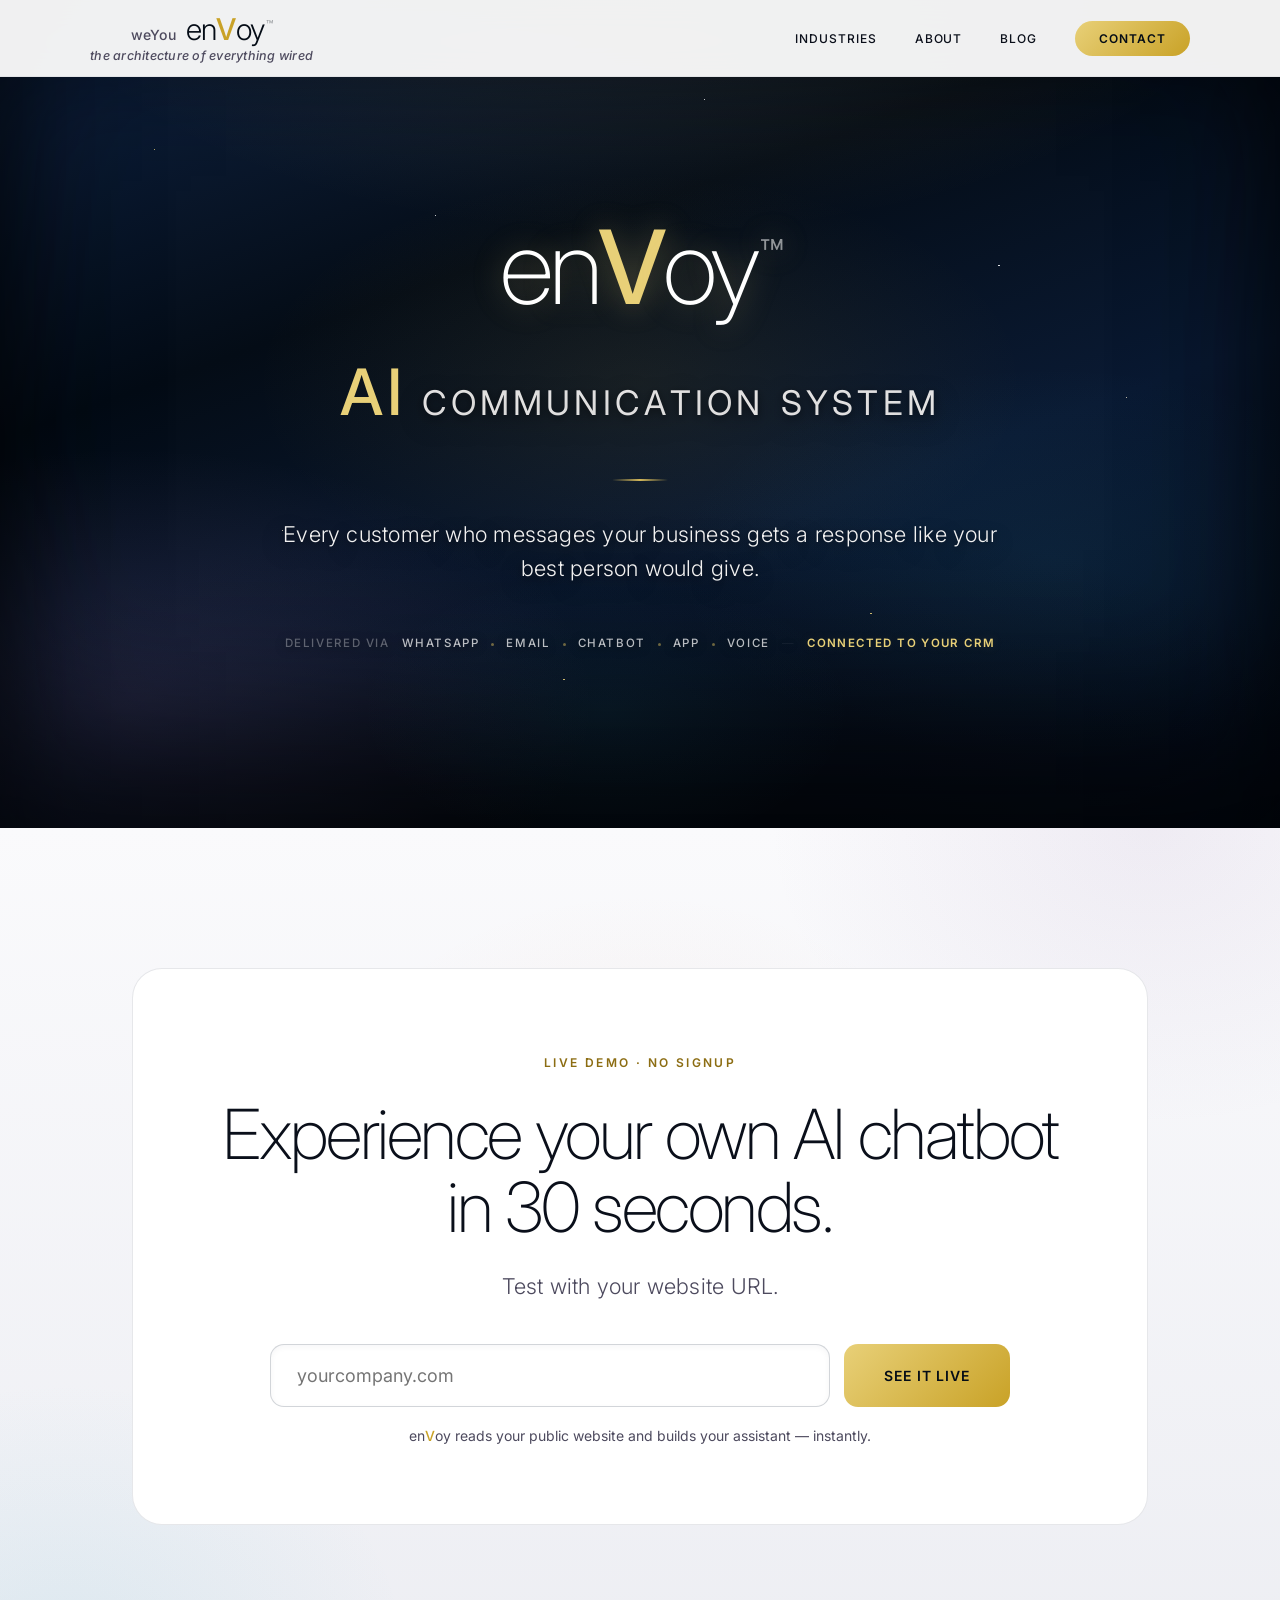
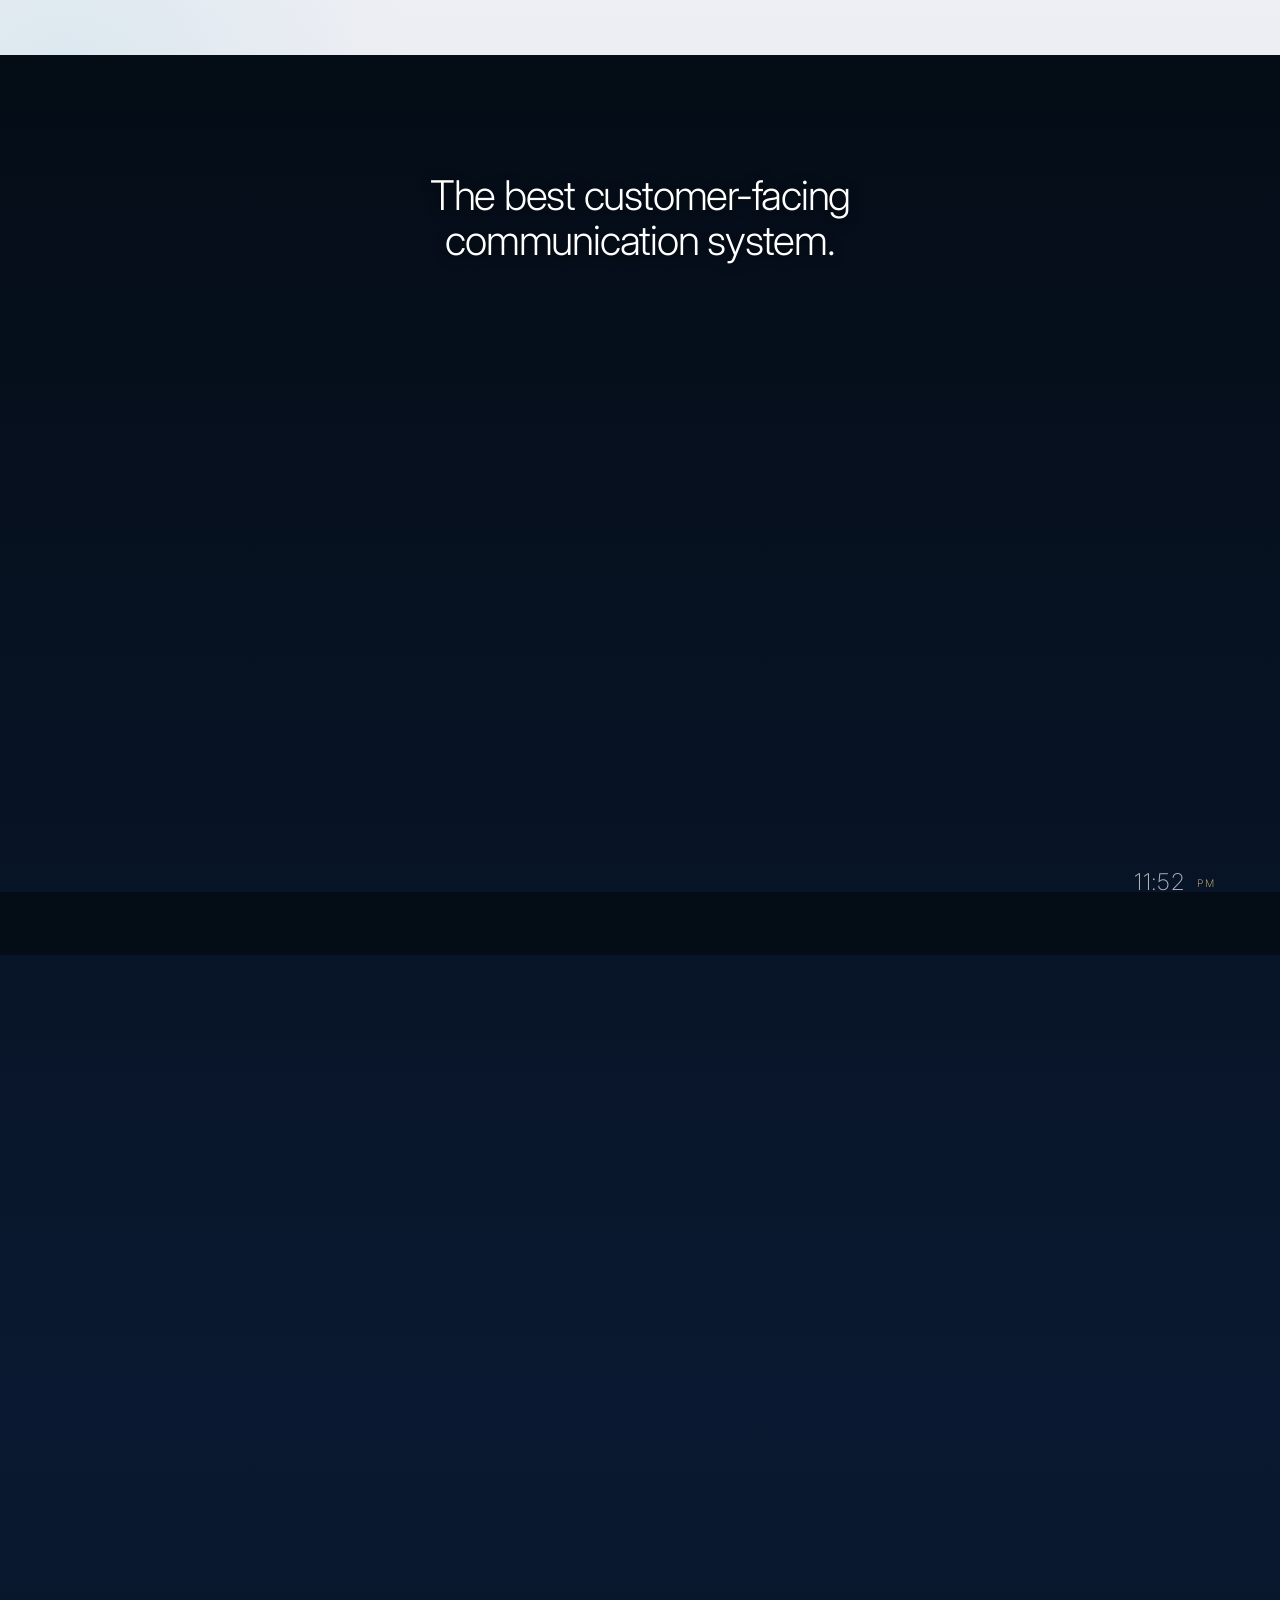
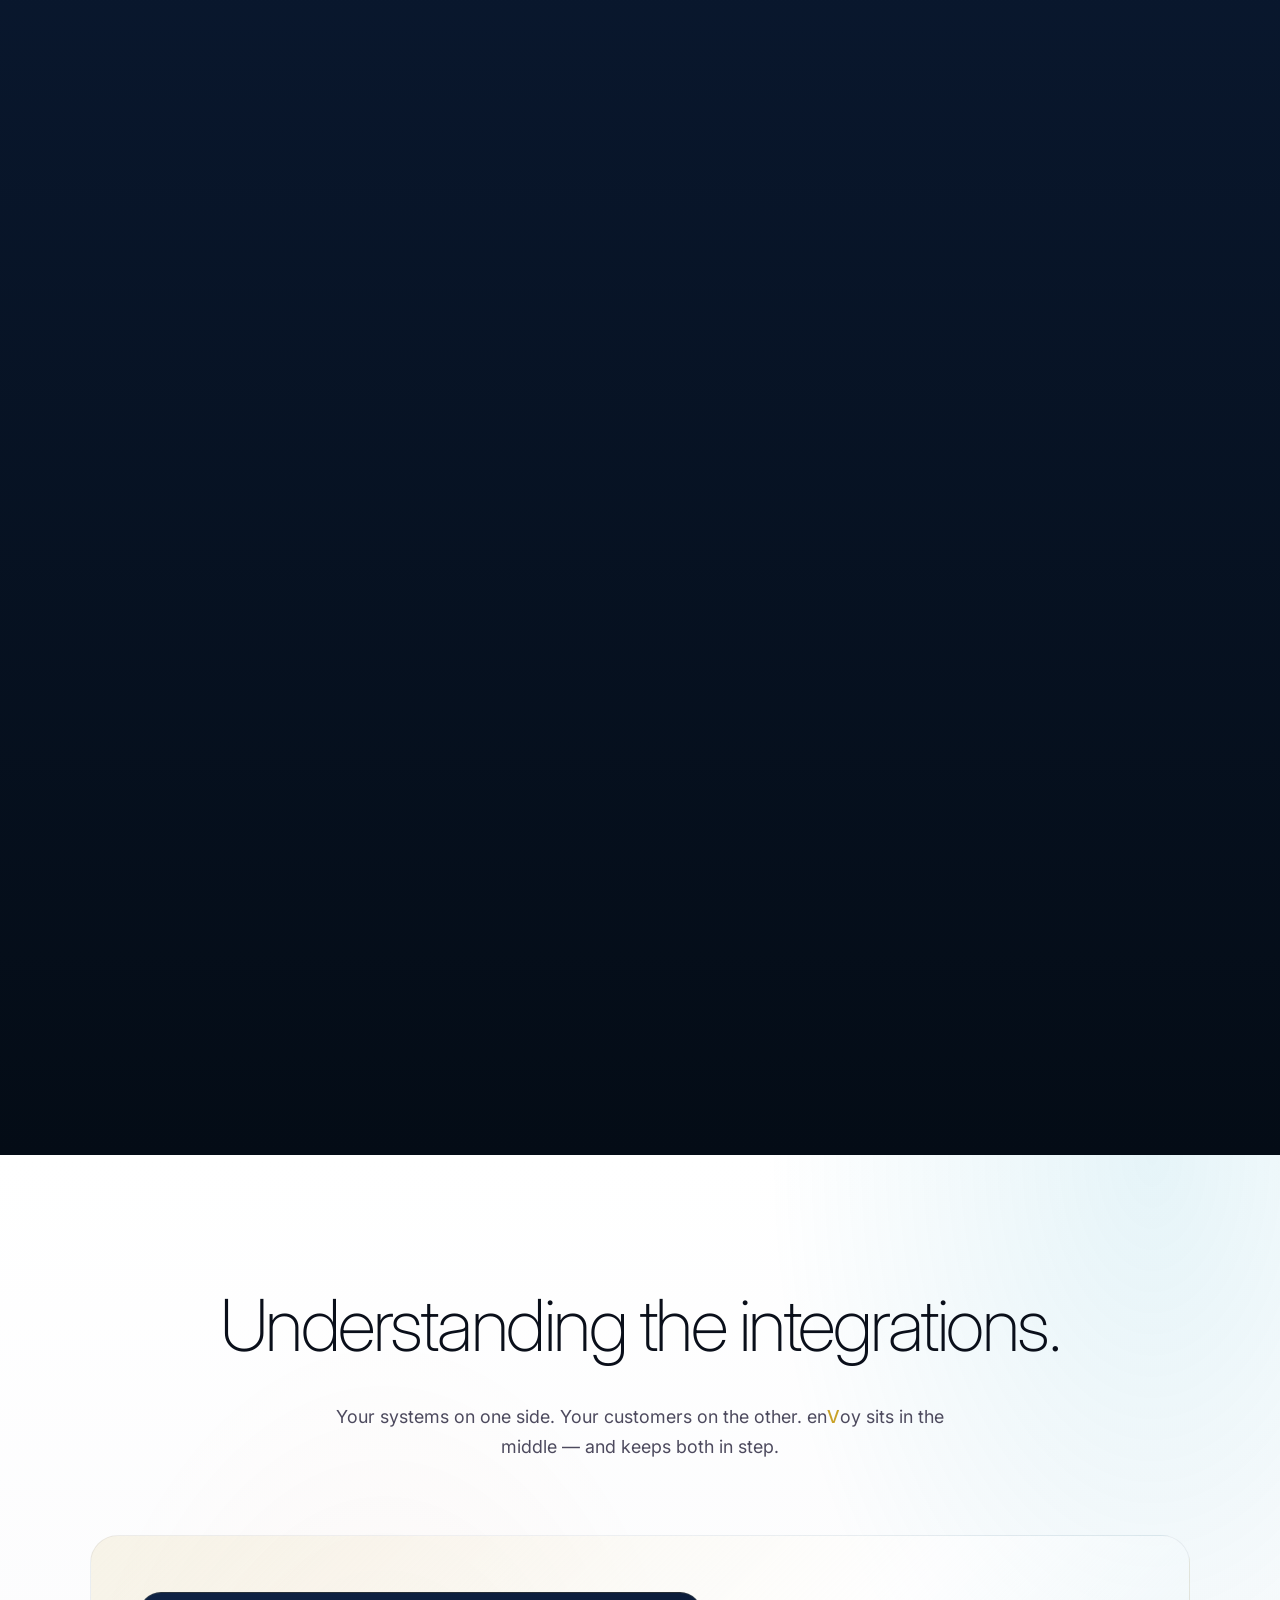
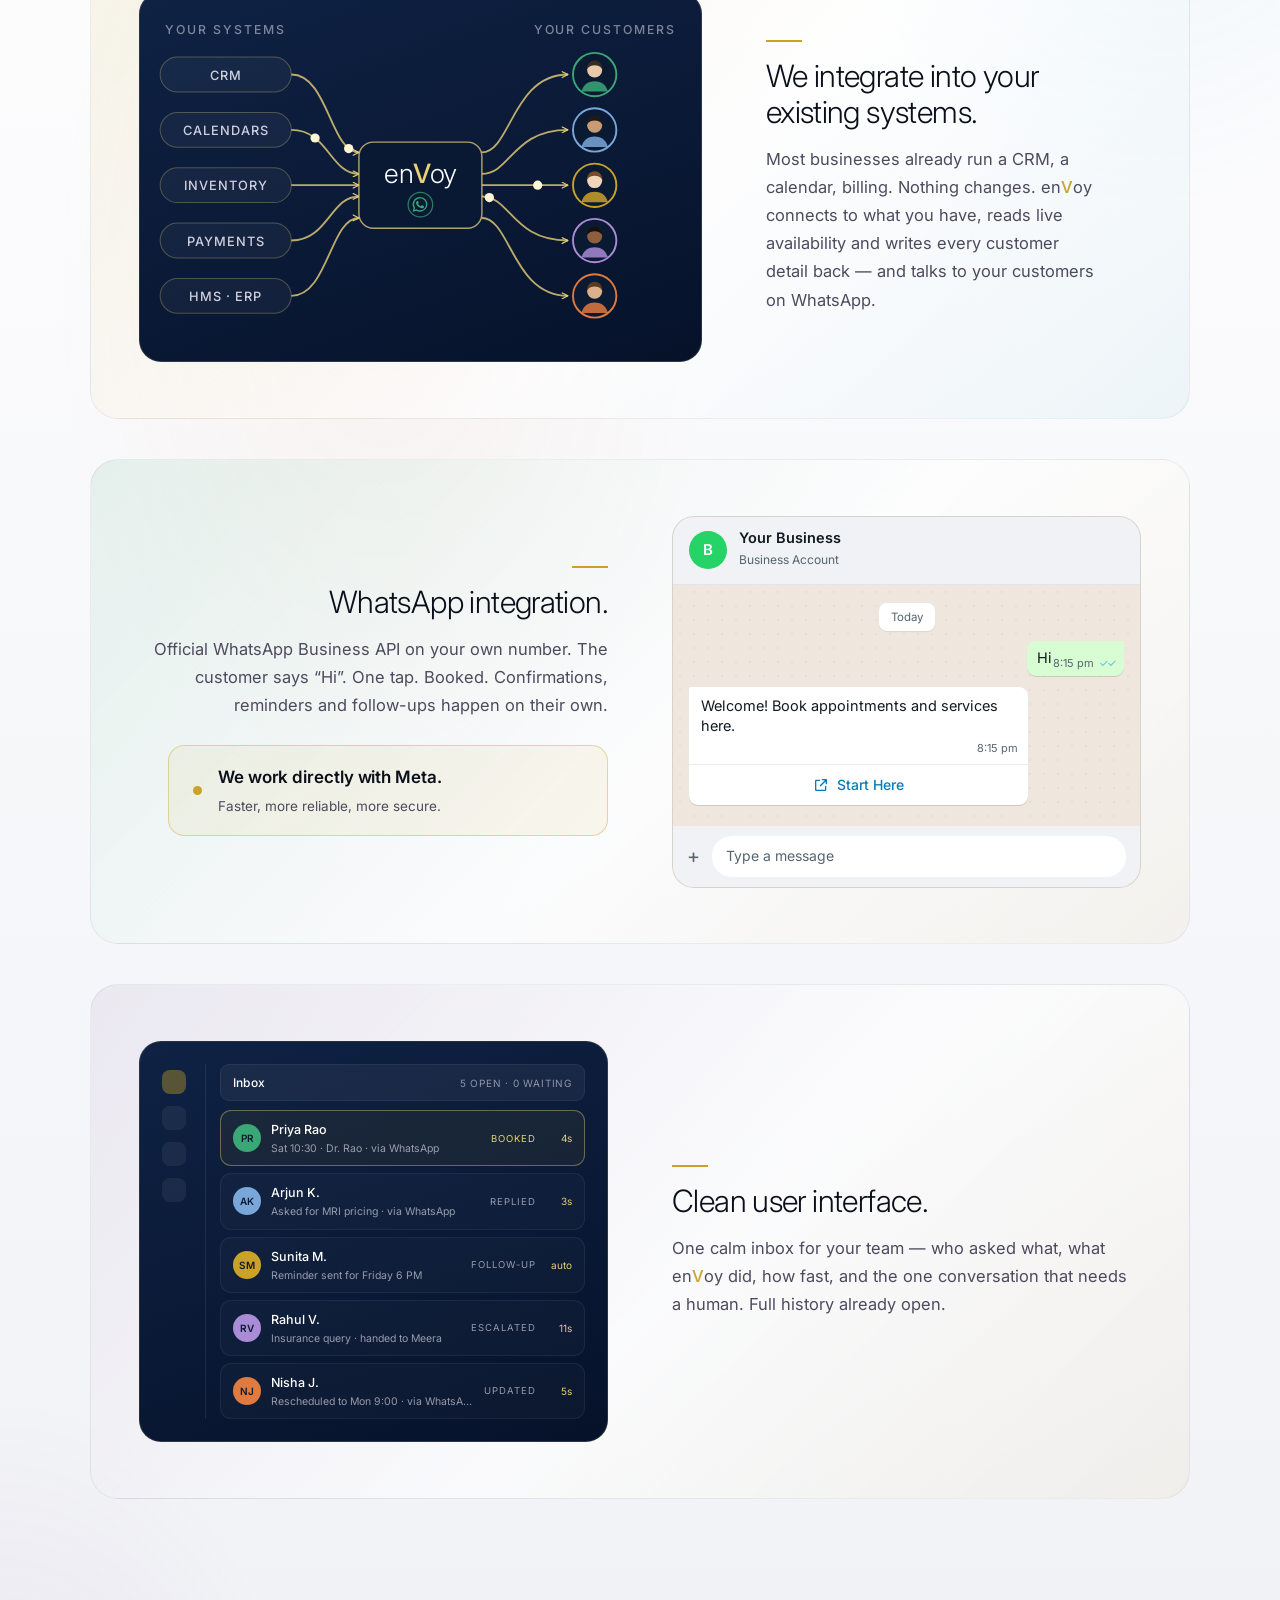
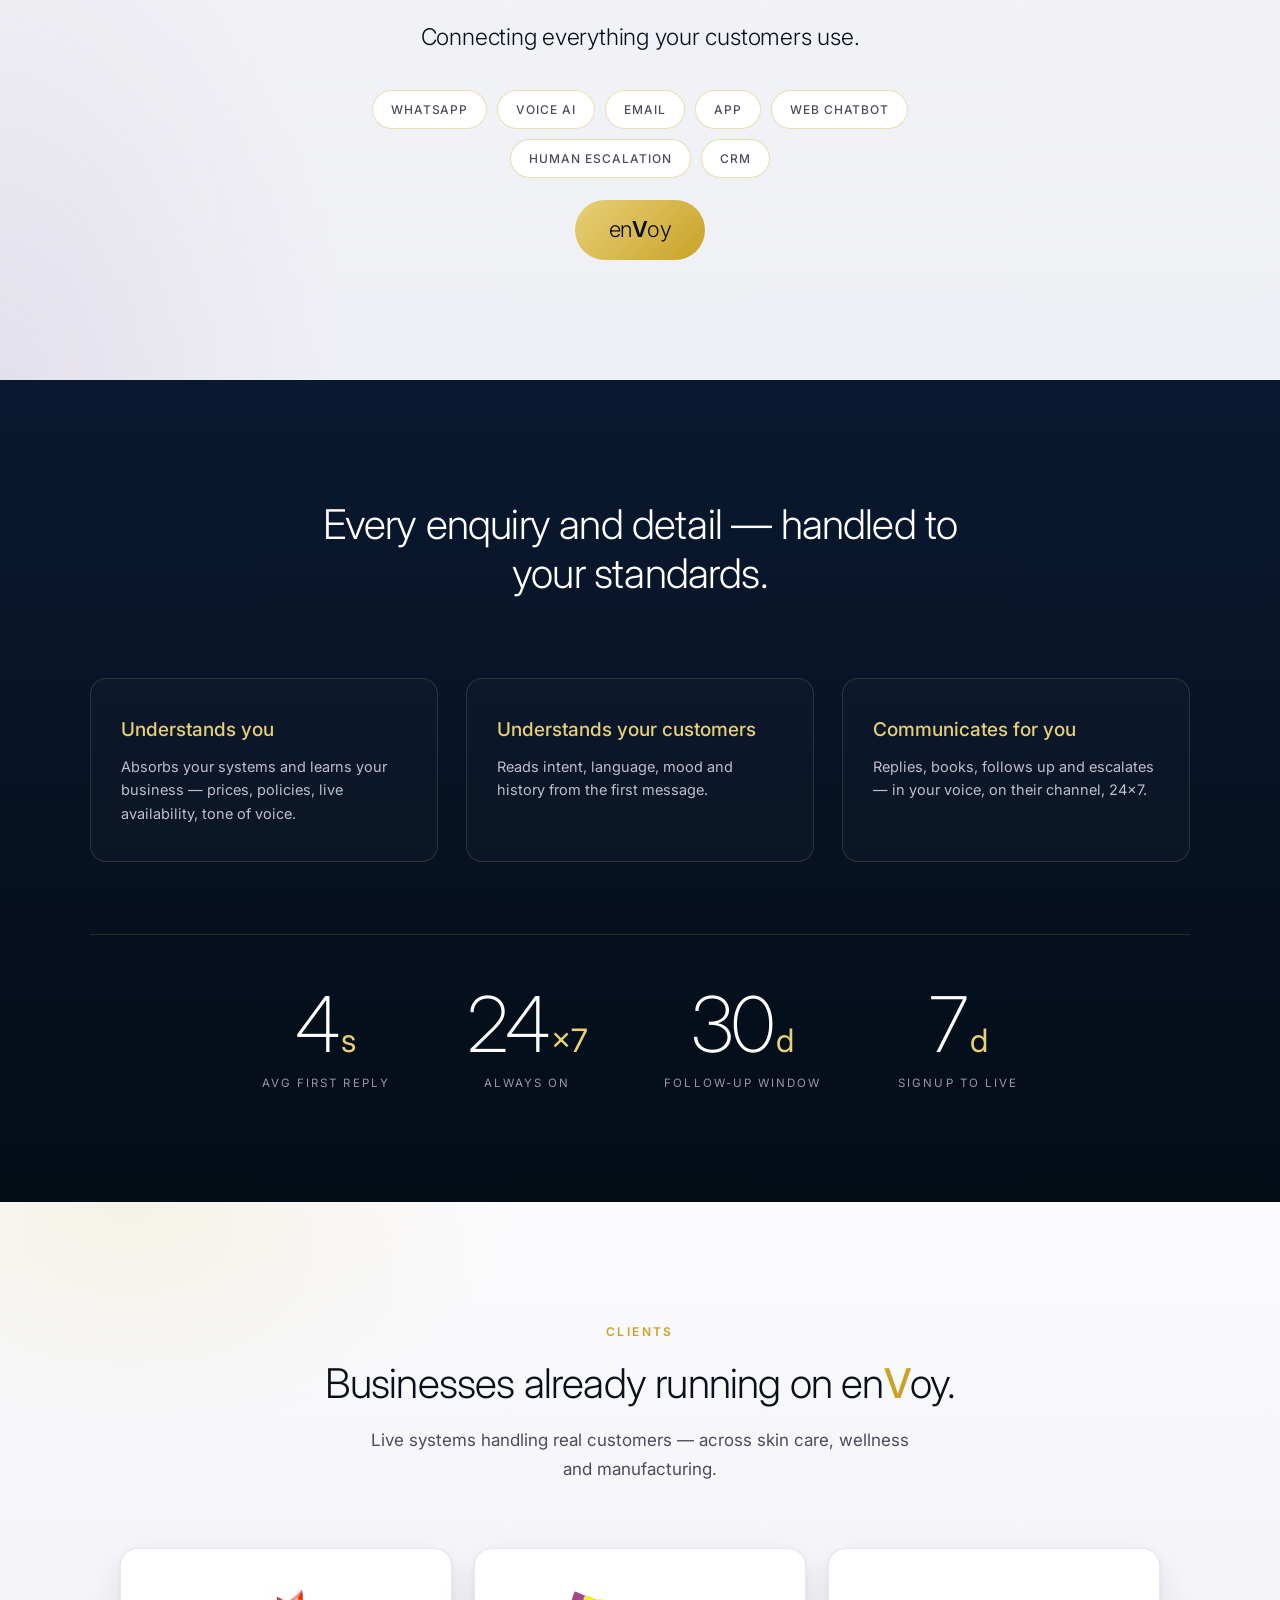
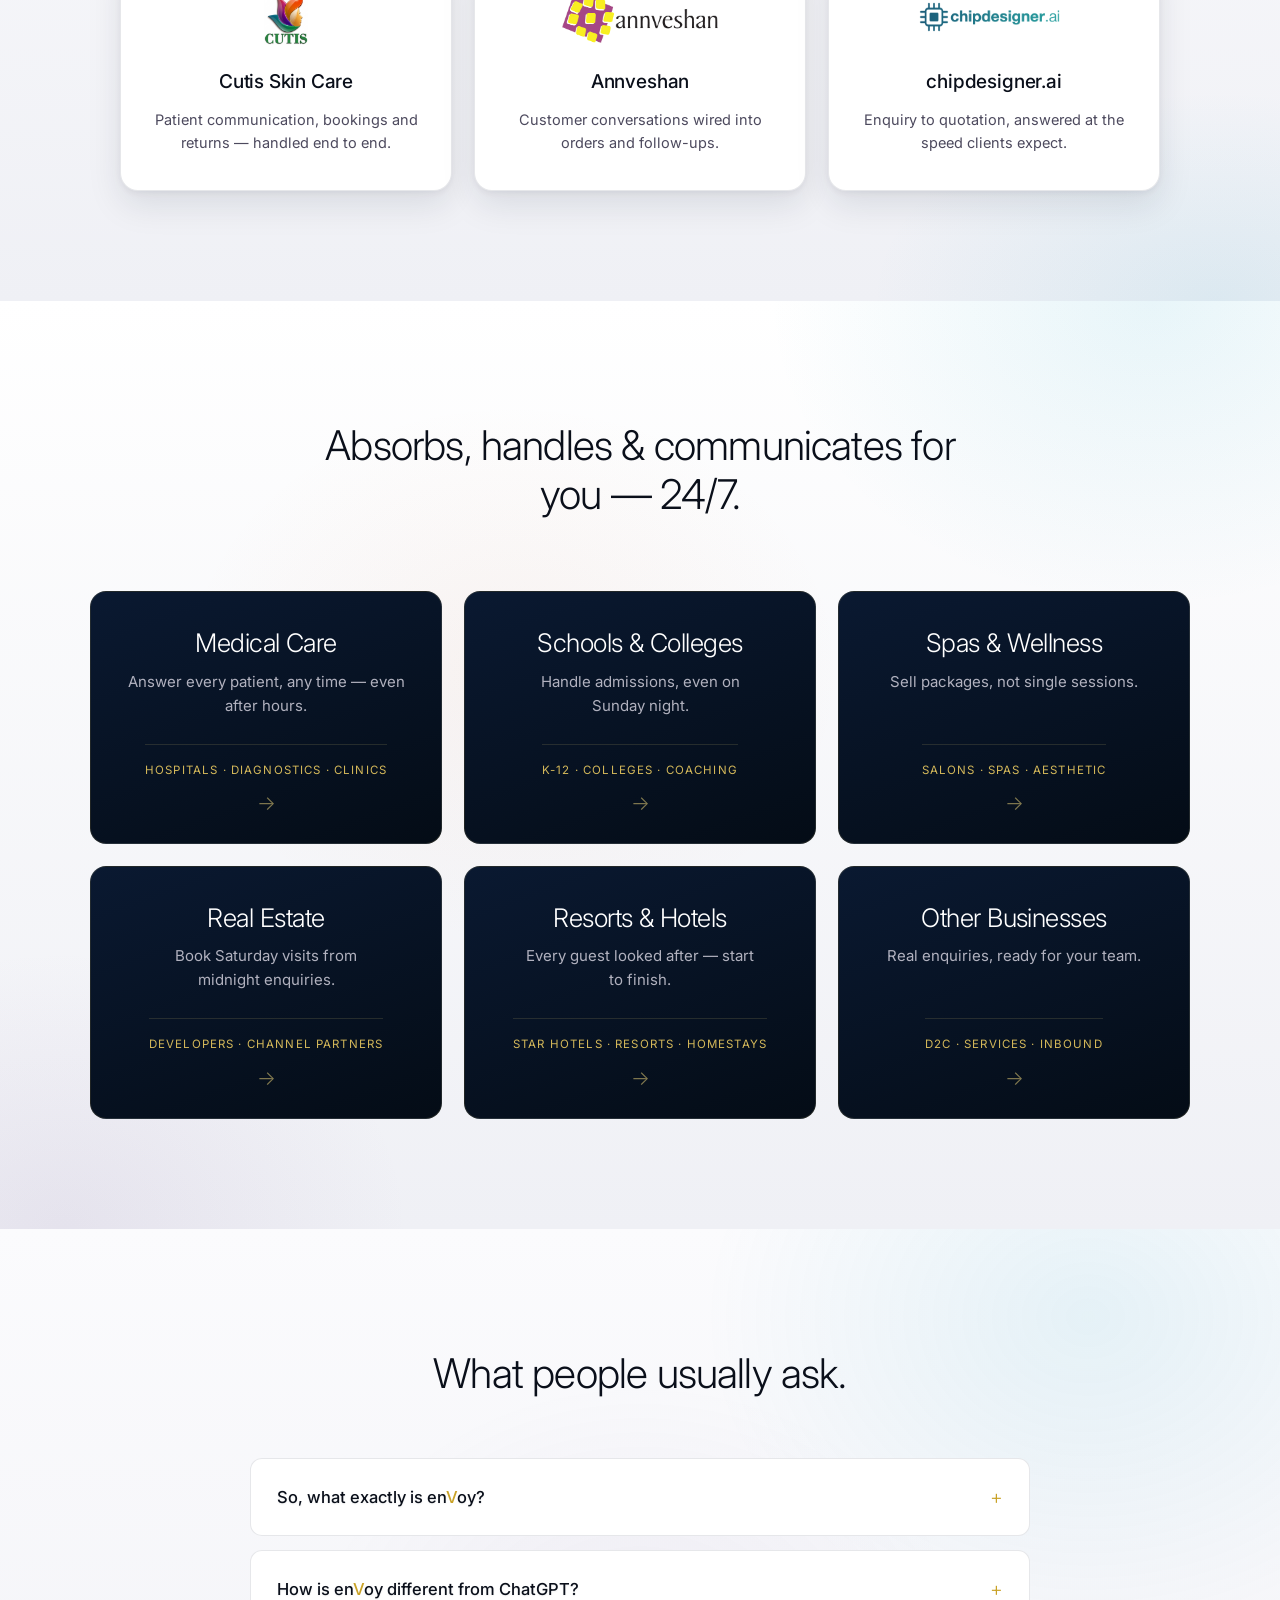
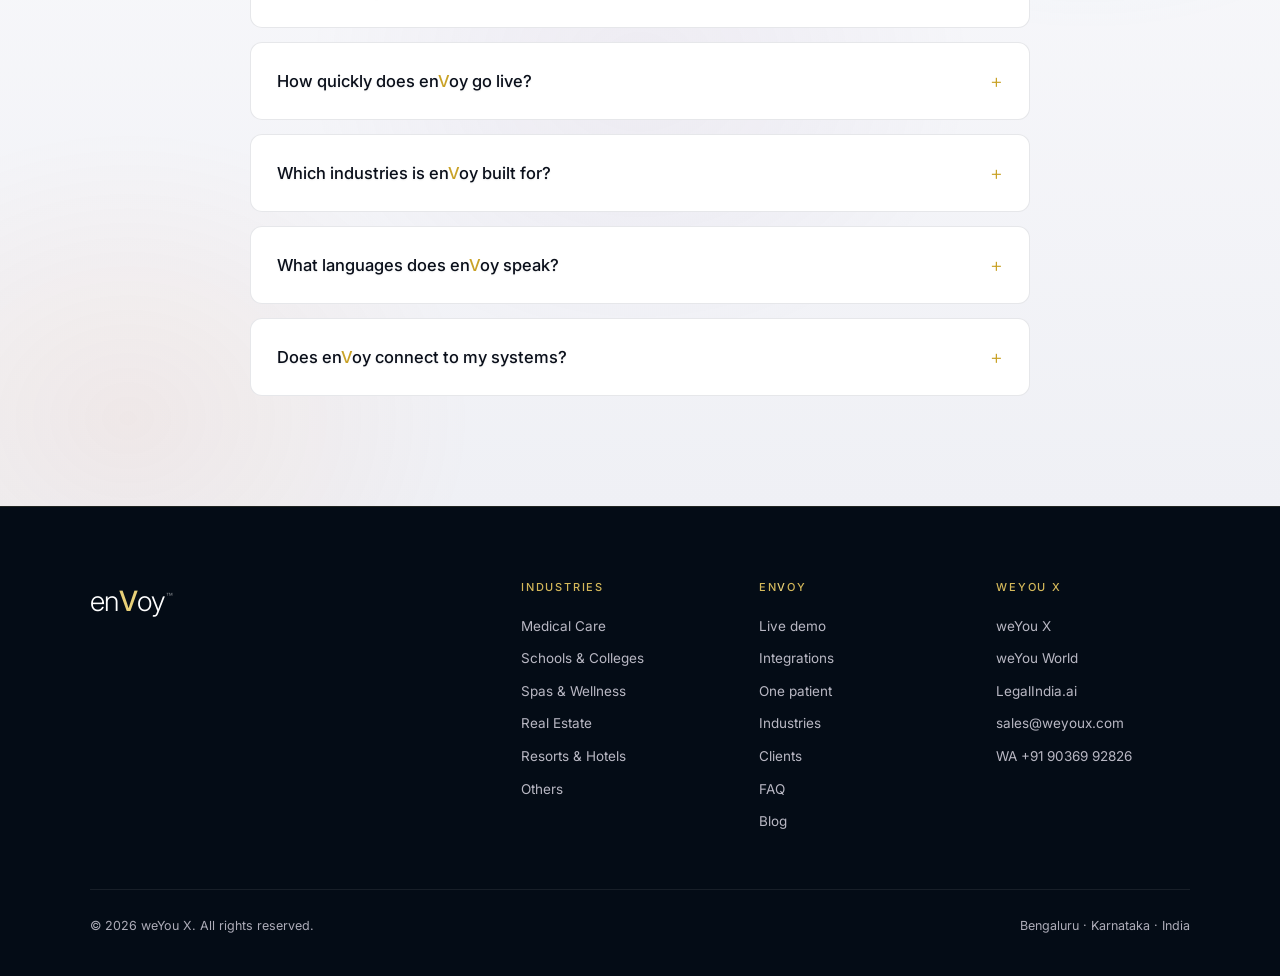
==== index.html @ aa2553e0 "feat: complete weYou enVoy website with backend, accessibility and performance optimizations" ====
<!doctype html>
<html lang="en">
<head>
  <meta charset="UTF-8">
  <meta name="viewport" content="width=device-width, initial-scale=1.0">
  <title>AI Customer Communication System for Business — enVoy | weYou X</title>
  <meta name="description" content="enVoy is the AI communication system enterprises give to their customers — WhatsApp, email, web chat, app and voice, connected to the CRM. A weYou X product.">
  <meta name="author" content="weYou X">
  <meta name="robots" content="index, follow, max-image-preview:large, max-snippet:-1, max-video-preview:-1">
  <meta name="keywords" content="enVoy, weYou X, AI communication system, WhatsApp AI, AI customer communication, conversational AI India, WhatsApp Business API, AI agent, multilingual AI">
  <link rel="canonical" href="https://weyouenvoy.com/">
  <meta name="theme-color" content="#040c16">
  <meta property="og:type" content="website">
  <meta property="og:url" content="https://weyouenvoy.com/">
  <meta property="og:title" content="AI Customer Communication System for Business — enVoy | weYou X">
  <meta property="og:description" content="enVoy is the AI communication system enterprises give to their customers — WhatsApp, email, web chat, app and voice, connected to the CRM. A weYou X product.">
  <meta property="og:image" content="https://weyouenvoy.com/og-image.png">
  <meta property="og:site_name" content="enVoy">
  <meta property="og:locale" content="en_IN">
  <meta name="twitter:card" content="summary_large_image">
  <meta name="twitter:site" content="@weyoux">
  <meta name="twitter:title" content="AI Customer Communication System for Business — enVoy | weYou X">
  <meta name="twitter:description" content="enVoy is the AI communication system enterprises give to their customers — WhatsApp, email, web chat, app and voice, connected to the CRM. A weYou X product.">
  <meta name="twitter:image" content="https://weyouenvoy.com/og-image.png">
  <link rel="icon" href="/favicon.svg" type="image/svg+xml">
  <link rel="icon" href="/favicon.ico" sizes="any">
  <link rel="apple-touch-icon" href="/apple-touch-icon.png">
  <link rel="sitemap" type="application/xml" href="/sitemap.xml">
  <script type="application/ld+json">{"@context":"https://schema.org","@graph":[{"@type":"SoftwareApplication","@id":"https://weyouenvoy.com/#product","name":"enVoy","alternateName":["weYou enVoy"],"url":"https://weyouenvoy.com/","description":"enVoy is the AI communication system enterprises give to their customers — WhatsApp, email, web chat, app and voice, connected to the CRM. A weYou X product.","applicationCategory":"BusinessApplication","operatingSystem":"Web, WhatsApp","brand":{"@id":"https://weyoux.com/#org"},"manufacturer":{"@id":"https://weyoux.com/#org"},"audience":[{"@type":"BusinessAudience","name":"Medical care — clinics, hospitals, diagnostics","url":"https://weyouenvoy.com/medical"},{"@type":"BusinessAudience","name":"Schools & colleges","url":"https://weyouenvoy.com/schools"},{"@type":"BusinessAudience","name":"Spas & wellness","url":"https://weyouenvoy.com/spas"},{"@type":"BusinessAudience","name":"Real estate","url":"https://weyouenvoy.com/realestate"},{"@type":"BusinessAudience","name":"Resorts & hotels","url":"https://weyouenvoy.com/hotels"},{"@type":"BusinessAudience","name":"Other inbound businesses","url":"https://weyouenvoy.com/others"}]},{"@type":"WebSite","@id":"https://weyouenvoy.com/#website","url":"https://weyouenvoy.com/","name":"enVoy","publisher":{"@id":"https://weyoux.com/#org"},"about":{"@id":"https://weyouenvoy.com/#product"}},{"@type":"WebPage","@id":"https://weyouenvoy.com/#webpage","url":"https://weyouenvoy.com/","name":"AI Customer Communication System for Business — enVoy | weYou X","description":"enVoy is the AI communication system enterprises give to their customers — WhatsApp, email, web chat, app and voice, connected to the CRM. A weYou X product.","about":{"@id":"https://weyouenvoy.com/#product"},"isPartOf":{"@id":"https://weyouenvoy.com/#website"},"publisher":{"@id":"https://weyoux.com/#org"}},{"@type":"FAQPage","@id":"https://weyouenvoy.com/#faq","mainEntity":[{"@type":"Question","name":"So, what exactly is enVoy?","acceptedAnswer":{"@type":"Answer","text":"enVoy is the AI communication system enterprises give to their customers — WhatsApp, email, web chat, app and voice, connected to the CRM. A weYou X product. Chatbot? CRM? Call-centre replacement? Appointment manager? None of them on their own — all of them at once. enVoy is the engine behind every channel, reaching each customer through the best method for the moment."}},{"@type":"Question","name":"How is enVoy different from ChatGPT?","acceptedAnswer":{"@type":"Answer","text":"ChatGPT is a general-purpose AI. enVoy is trained on your business — your prices, your products, your common questions, your tone — and runs on the channels your customers already use. The AI is one part; the system around it does the work."}},{"@type":"Question","name":"How quickly does enVoy go live?","acceptedAnswer":{"@type":"Answer","text":"7 days from signup. We train enVoy on your prices, common questions, and tone — then connect it to your WhatsApp number, your team’s calendars, and your records."}},{"@type":"Question","name":"Which industries is enVoy built for?","acceptedAnswer":{"@type":"Answer","text":"Six right now — medical, schools & colleges, spas & wellness, real estate, resorts & hotels, and any inbound business with a meaningful ticket size."}},{"@type":"Question","name":"What languages does enVoy speak?","acceptedAnswer":{"@type":"Answer","text":"Any written language — Kannada, Hindi and English out of the box. enVoy switches language mid-chat, reading what the customer typed and replying in kind."}},{"@type":"Question","name":"Does enVoy connect to my systems?","acceptedAnswer":{"@type":"Answer","text":"Yes. enVoy connects to your records, your inventory, and your team’s calendars. It checks what’s available live — rooms, slots, stock, pricing — and writes every customer’s details back."}}]},{"@type":"Organization","@id":"https://weyoux.com/#org","name":"weYou X","url":"https://weyoux.com/","logo":{"@type":"ImageObject","url":"https://weyoux.com/logo.png"}}]}</script>
  <link rel="preconnect" href="https://fonts.googleapis.com">
  <link rel="preconnect" href="https://fonts.gstatic.com" crossorigin>
  <link href="https://fonts.googleapis.com/css2?family=Inter:wght@200;300;400;500;600&display=swap" rel="stylesheet">
  <link rel="stylesheet" href="style.css?v=124">
</head>
<body>

  <header>
    <div class="container">
      <div class="logo-stack">
        <a href="/" class="logo" aria-label="weYou enVoy home">
          <span class="parent">weYou</span>
          <span class="brand">en<span class="V">V</span>oy<sup>&trade;</sup></span>
        </a>
        <span class="tagline" role="note" data-text="the architecture of everything wired" aria-label="the architecture of everything wired"><span class="tw" aria-hidden="true"></span></span>
      </div>
      <nav aria-label="Main navigation"><ul>
        <li class="nav-item-drop">
          <a href="#industries">Industries</a>
          <div class="nav-dropdown">
            <div class="nav-dropdown-inner">
              <a href="/medical">Medical Care</a>
              <a href="/schools">Schools &amp; Colleges</a>
              <a href="/spas">Spas &amp; Wellness</a>
              <a href="/realestate">Real Estate</a>
              <a href="/hotels">Resorts &amp; Hotels</a>
              <a href="/others">Other Businesses</a>
            </div>
          </div>
        </li>
        <li><a href="/about">About</a></li>
        <li><a href="/blog">Blog</a></li>
        <li><a href="/contact" class="btn-gold">Contact</a></li>
      </ul></nav>
      <button class="hamburger" id="hamburger" aria-label="Open menu" aria-expanded="false"><span></span><span></span><span></span></button>
    </div>
    <div class="mobile-nav" id="mobileNav">
      <a href="#industries">Industries</a>
      <a href="/medical" class="mn-sub">Medical Care</a>
      <a href="/schools" class="mn-sub">Schools &amp; Colleges</a>
      <a href="/spas" class="mn-sub">Spas &amp; Wellness</a>
      <a href="/realestate" class="mn-sub">Real Estate</a>
      <a href="/hotels" class="mn-sub">Resorts &amp; Hotels</a>
      <a href="/others" class="mn-sub">Other Businesses</a>
      <a href="/about">About</a>
      <a href="/blog">Blog</a>
      <a href="/contact">Contact</a>
    </div>
  </header>

  <main>

  <section class="hero" id="home">
    <div class="hero-glow" aria-hidden="true"></div>
    <div class="hero-glow teal" aria-hidden="true"></div>
    <span class="star warm" style="top:18%;left:12%;width:1.4px;height:1.4px;--s-dur:4s"></span>
    <span class="star" style="top:32%;left:78%;width:1.4px;height:1.4px;--s-dur:5s;--s-d:1.2s"></span>
    <span class="star pale" style="top:64%;left:22%;width:1px;height:1px;--s-dur:4.5s;--s-d:2.1s"></span>
    <span class="star" style="top:12%;left:55%;width:1px;height:1px;--s-dur:6s;--s-d:0.6s"></span>
    <span class="star warm" style="top:74%;left:68%;width:1.4px;height:1.4px;--s-dur:5.5s;--s-d:3s"></span>
    <span class="star pale" style="top:48%;left:88%;width:1px;height:1px;--s-dur:4.2s;--s-d:1.8s"></span>
    <span class="star" style="top:26%;left:34%;width:1px;height:1px;--s-dur:5.2s;--s-d:2.6s"></span>
    <span class="star warm" style="top:82%;left:44%;width:1.4px;height:1.4px;--s-dur:4.8s;--s-d:0.9s"></span>
    <div class="container">
      <div class="hero-content">
        <h1 aria-label="enVoy">en<span class="V">V</span>oy<sup>&trade;</sup></h1>
        <div class="hero-tagline">
          <span class="tag-ai">AI</span>
          <span class="tag-static" id="tagFlow">Communication System</span>
        </div>
        <div class="hero-divider"></div>
        <p class="hero-text" id="heroText">Every customer who messages your business gets a response like your best person would give.</p>
        <p class="hero-channels">
          <span class="channel-lead">Delivered via</span>
          <span class="channel-item" style="--c:0">WhatsApp</span><span class="channel-dot"></span>
          <span class="channel-item" style="--c:1">Email</span><span class="channel-dot"></span>
          <span class="channel-item" style="--c:2">Chatbot</span><span class="channel-dot"></span>
          <span class="channel-item" style="--c:3">App</span><span class="channel-dot"></span>
          <span class="channel-item" style="--c:4">Voice</span>
          <span class="channel-sep">&mdash;</span>
          <strong class="channel-crm">connected to your CRM</strong>
        </p>
      </div>
    </div>
  </section>

  <section class="demo" id="demo">
    <div class="demo-glow" aria-hidden="true"></div>
    <div class="demo-inner reveal">
      <div class="demo-card">
        <div class="demo-label">Live demo &middot; No signup</div>
        <h2 class="demo-title piano">Experience your own AI chatbot<br>in 30 seconds.</h2>
        <p class="demo-sub">Test with your website URL.</p>
        <div id="demoIdle">
          <form class="demo-form" id="demoForm">
            <input type="text" inputmode="url" id="demoUrl" placeholder="yourcompany.com" autocomplete="url" required aria-label="Your website URL">
            <button type="submit">See it live</button>
          </form>
          <div class="demo-hint">en<span class="V">V</span>oy reads your public website and builds your assistant &mdash; instantly.</div>
        </div>
        <div id="demoScan" hidden>
          <div class="demo-dots"><span></span><span style="--d:0.15s"></span><span style="--d:0.3s"></span><span style="--d:0.45s"></span></div>
          <span class="demo-status" id="demoStatus">Scanning your website...</span>
        </div>
        <div id="demoReady" hidden>
          <div class="demo-ready-title">Your AI is ready.</div>
          <div class="demo-ready-sub" id="demoReadySub">Your assistant is open on this page &mdash; ask it anything.</div>
          <button class="demo-again" id="demoAgain">Try another</button>
        </div>
      </div>
    </div>
  </section>

  <section class="journey" id="journey">
    <div class="journey-sticky">
      <h2 class="j-title"><span class="shine">The best customer-facing<br>communication system.</span></h2>
      <div class="j-clock" id="jClock" aria-hidden="true">11:52 <span>PM</span></div>
      <div class="journey-stage" aria-hidden="true">
        <div class="j-scene j1" data-time="11:52 PM">
          <figure class="j-photo"><img src="/assets/pic1.jpg" width="1200" height="675" alt="Customer initiating consultation via WhatsApp late evening" loading="lazy"></figure>
          <div class="j-card">
            <div class="j-phone-top"><svg class="j-wa" viewBox="0 0 24 24" width="18" height="18" aria-hidden="true"><path fill="#3aa876" d="M12 2a10 10 0 0 0-8.6 15.1L2 22l5-1.3A10 10 0 1 0 12 2zm0 18.2a8.2 8.2 0 0 1-4.2-1.2l-.3-.2-3 .8.8-2.9-.2-.3A8.2 8.2 0 1 1 12 20.2zm4.5-6.1c-.2-.1-1.5-.7-1.7-.8-.2-.1-.4-.1-.6.1-.2.2-.6.8-.8 1-.1.2-.3.2-.5.1-.2-.1-1-.4-2-1.2-.7-.7-1.2-1.5-1.4-1.7-.1-.2 0-.4.1-.5l.4-.4.2-.4c.1-.2 0-.3 0-.4l-.8-1.8c-.2-.5-.4-.4-.6-.4h-.5c-.2 0-.5.1-.7.3-.2.3-.9.9-.9 2.2s.9 2.5 1.1 2.7c.1.2 1.8 2.8 4.5 3.9 2.2.9 2.7.7 3.2.7.5-.1 1.5-.6 1.7-1.2.2-.6.2-1.1.2-1.2-.1-.1-.3-.2-.5-.3z"/></svg><span class="j-ticks">✓✓</span></div>
            <div class="wa-bubble in j-type" data-text="Hi, can I book a skin consult this Saturday?"><span class="j-txt"></span><span class="j-caret"></span></div>
          </div>
        </div>
        <div class="j-scene j2" data-time="11:52 PM">
          <figure class="j-photo"><img src="/assets/pic2.jpg" width="1200" height="800" alt="Instant appointment options offered to customer" loading="lazy"></figure>
          <div class="j-card">
            <div class="j-phone-top"><svg class="j-wa" viewBox="0 0 24 24" width="18" height="18" aria-hidden="true"><path fill="#3aa876" d="M12 2a10 10 0 0 0-8.6 15.1L2 22l5-1.3A10 10 0 1 0 12 2zm0 18.2a8.2 8.2 0 0 1-4.2-1.2l-.3-.2-3 .8.8-2.9-.2-.3A8.2 8.2 0 1 1 12 20.2zm4.5-6.1c-.2-.1-1.5-.7-1.7-.8-.2-.1-.4-.1-.6.1-.2.2-.6.8-.8 1-.1.2-.3.2-.5.1-.2-.1-1-.4-2-1.2-.7-.7-1.2-1.5-1.4-1.7-.1-.2 0-.4.1-.5l.4-.4.2-.4c.1-.2 0-.3 0-.4l-.8-1.8c-.2-.5-.4-.4-.6-.4h-.5c-.2 0-.5.1-.7.3-.2.3-.9.9-.9 2.2s.9 2.5 1.1 2.7c.1.2 1.8 2.8 4.5 3.9 2.2.9 2.7.7 3.2.7.5-.1 1.5-.6 1.7-1.2.2-.6.2-1.1.2-1.2-.1-.1-.3-.2-.5-.3z"/></svg><span class="j-ticks">✓✓</span></div>
            <div class="wa-bubble out j-step" style="--s:0;--n:1">Of course. Saturday has 10:30 and 12:00 open. Which suits you?<span class="j-stamp">11:52 PM</span></div>
          </div>
        </div>
        <div class="j-scene j3" data-time="11:53 PM">
          <figure class="j-photo"><img src="/assets/pic3.jpg" width="1200" height="798" alt="Appointment confirmed and calendar synced in four seconds" loading="lazy"></figure>
          <div class="j-card">
            <div class="j-phone-top"><svg class="j-wa" viewBox="0 0 24 24" width="18" height="18" aria-hidden="true"><path fill="#3aa876" d="M12 2a10 10 0 0 0-8.6 15.1L2 22l5-1.3A10 10 0 1 0 12 2zm0 18.2a8.2 8.2 0 0 1-4.2-1.2l-.3-.2-3 .8.8-2.9-.2-.3A8.2 8.2 0 1 1 12 20.2zm4.5-6.1c-.2-.1-1.5-.7-1.7-.8-.2-.1-.4-.1-.6.1-.2.2-.6.8-.8 1-.1.2-.3.2-.5.1-.2-.1-1-.4-2-1.2-.7-.7-1.2-1.5-1.4-1.7-.1-.2 0-.4.1-.5l.4-.4.2-.4c.1-.2 0-.3 0-.4l-.8-1.8c-.2-.5-.4-.4-.6-.4h-.5c-.2 0-.5.1-.7.3-.2.3-.9.9-.9 2.2s.9 2.5 1.1 2.7c.1.2 1.8 2.8 4.5 3.9 2.2.9 2.7.7 3.2.7.5-.1 1.5-.6 1.7-1.2.2-.6.2-1.1.2-1.2-.1-.1-.3-.2-.5-.3z"/></svg><span class="j-ticks">✓✓</span></div>
            <div class="wa-bubble out j-step" style="--s:0;--n:1">Booked — Saturday 10:30. Confirmation sent.<span class="j-stamp">11:53 PM &middot; <b>answered in 4s</b></span></div>
          </div>
        </div>
        <div class="j-scene j4" data-time="Fri 6:00 PM">
          <figure class="j-photo"><img src="/assets/pic4.jpg" width="1200" height="800" alt="Automated appointment reminder sent before visit" loading="lazy"></figure>
          <div class="j-card">
            <div class="j-phone-top"><svg class="j-wa" viewBox="0 0 24 24" width="18" height="18" aria-hidden="true"><path fill="#3aa876" d="M12 2a10 10 0 0 0-8.6 15.1L2 22l5-1.3A10 10 0 1 0 12 2zm0 18.2a8.2 8.2 0 0 1-4.2-1.2l-.3-.2-3 .8.8-2.9-.2-.3A8.2 8.2 0 1 1 12 20.2zm4.5-6.1c-.2-.1-1.5-.7-1.7-.8-.2-.1-.4-.1-.6.1-.2.2-.6.8-.8 1-.1.2-.3.2-.5.1-.2-.1-1-.4-2-1.2-.7-.7-1.2-1.5-1.4-1.7-.1-.2 0-.4.1-.5l.4-.4.2-.4c.1-.2 0-.3 0-.4l-.8-1.8c-.2-.5-.4-.4-.6-.4h-.5c-.2 0-.5.1-.7.3-.2.3-.9.9-.9 2.2s.9 2.5 1.1 2.7c.1.2 1.8 2.8 4.5 3.9 2.2.9 2.7.7 3.2.7.5-.1 1.5-.6 1.7-1.2.2-.6.2-1.1.2-1.2-.1-.1-.3-.2-.5-.3z"/></svg><span class="j-ticks">✓✓</span></div>
            <div class="wa-bubble out j-step" style="--s:0;--n:1">Reminder: your appointment is tomorrow, Saturday 10:30. Reply here to reschedule.<span class="j-stamp">Fri 6:00 PM</span></div>
          </div>
        </div>
        <div class="j-scene j5" data-time="Sat 10:34 AM">
          <figure class="j-photo"><img src="/assets/pic5.jpg" width="1200" height="800" alt="Directions and room assignment guided in real time" loading="lazy"></figure>
          <div class="j-card">
            <div class="j-phone-top"><svg class="j-wa" viewBox="0 0 24 24" width="18" height="18" aria-hidden="true"><path fill="#3aa876" d="M12 2a10 10 0 0 0-8.6 15.1L2 22l5-1.3A10 10 0 1 0 12 2zm0 18.2a8.2 8.2 0 0 1-4.2-1.2l-.3-.2-3 .8.8-2.9-.2-.3A8.2 8.2 0 1 1 12 20.2zm4.5-6.1c-.2-.1-1.5-.7-1.7-.8-.2-.1-.4-.1-.6.1-.2.2-.6.8-.8 1-.1.2-.3.2-.5.1-.2-.1-1-.4-2-1.2-.7-.7-1.2-1.5-1.4-1.7-.1-.2 0-.4.1-.5l.4-.4.2-.4c.1-.2 0-.3 0-.4l-.8-1.8c-.2-.5-.4-.4-.6-.4h-.5c-.2 0-.5.1-.7.3-.2.3-.9.9-.9 2.2s.9 2.5 1.1 2.7c.1.2 1.8 2.8 4.5 3.9 2.2.9 2.7.7 3.2.7.5-.1 1.5-.6 1.7-1.2.2-.6.2-1.1.2-1.2-.1-.1-.3-.2-.5-.3z"/></svg><span class="j-ticks">✓✓</span></div>
            <div class="wa-bubble out j-step" style="--s:0;--n:1">Please go to X-ray, Room 12. The technician is expecting you.<span class="j-stamp">Sat 10:34 AM</span></div>
          </div>
        </div>
        <div class="j-scene j6" data-time="Sat 11:40 AM">
          <figure class="j-photo"><img src="/assets/pic6.jpg" width="1200" height="798" alt="Medical report delivered and invoice completed" loading="lazy"></figure>
          <div class="j-card">
            <div class="j-phone-top"><svg class="j-wa" viewBox="0 0 24 24" width="18" height="18" aria-hidden="true"><path fill="#3aa876" d="M12 2a10 10 0 0 0-8.6 15.1L2 22l5-1.3A10 10 0 1 0 12 2zm0 18.2a8.2 8.2 0 0 1-4.2-1.2l-.3-.2-3 .8.8-2.9-.2-.3A8.2 8.2 0 1 1 12 20.2zm4.5-6.1c-.2-.1-1.5-.7-1.7-.8-.2-.1-.4-.1-.6.1-.2.2-.6.8-.8 1-.1.2-.3.2-.5.1-.2-.1-1-.4-2-1.2-.7-.7-1.2-1.5-1.4-1.7-.1-.2 0-.4.1-.5l.4-.4.2-.4c.1-.2 0-.3 0-.4l-.8-1.8c-.2-.5-.4-.4-.6-.4h-.5c-.2 0-.5.1-.7.3-.2.3-.9.9-.9 2.2s.9 2.5 1.1 2.7c.1.2 1.8 2.8 4.5 3.9 2.2.9 2.7.7 3.2.7.5-.1 1.5-.6 1.7-1.2.2-.6.2-1.1.2-1.2-.1-.1-.3-.2-.5-.3z"/></svg><span class="j-ticks">✓✓</span></div>
            <div class="wa-bubble out j-step" style="--s:0;--n:1">Your report is ready and shared with your doctor. Your invoice is paid — thank you.<span class="j-stamp">Sat 11:40 AM &middot; <b>conversation complete</b></span></div>
          </div>
        </div>
      </div>
    </div>
  </section>

  <section class="integrations" id="integrations">
    <div class="container">
      <div class="int-head">
        <h2 class="int-title piano">Understanding the integrations.</h2>
        <p class="int-lede">Your systems on one side. Your customers on the other. en<span class="V">V</span>oy sits in the middle &mdash; and keeps both in step.</p>
      </div>

      <div class="int-flow reveal" id="intFlow">
        <div class="int-spine" aria-hidden="true"></div>

        <div class="int-row panel-a">
          <div class="int-pic" aria-hidden="true">
            <svg class="flow-svg" viewBox="0 0 520 320" width="520" height="320" preserveAspectRatio="xMidYMid meet" aria-hidden="true">
  <defs><marker id="arr" viewBox="0 0 10 10" refX="9" refY="5" markerWidth="7" markerHeight="7" orient="auto" markerUnits="userSpaceOnUse"><path d="M1 1 L9 5 L1 9" fill="none" stroke="#e8d078" stroke-width="1.6" stroke-linecap="round" stroke-linejoin="round"/></marker></defs>
  <text x="70" y="22" class="fs-label" text-anchor="middle">YOUR SYSTEMS</text>
  <text x="440" y="22" class="fs-label" text-anchor="middle">YOUR CUSTOMERS</text>
  <path d="M134 62 C 170 62, 172 138, 200 138" class="fs-line" marker-end="url(#arr)"/>
  <path d="M134 116 C 170 116, 172 159, 200 159" class="fs-line" marker-end="url(#arr)"/>
  <path d="M134 170 C 170 170, 172 170, 200 170" class="fs-line" marker-end="url(#arr)"/>
  <path d="M134 224 C 170 224, 172 181, 200 181" class="fs-line" marker-end="url(#arr)"/>
  <path d="M134 278 C 170 278, 172 202, 200 202" class="fs-line" marker-end="url(#arr)"/>
  <path d="M320 138 C 348 138, 350 62, 404 62" class="fs-line" marker-end="url(#arr)"/>
  <path d="M320 159 C 348 159, 350 116, 404 116" class="fs-line" marker-end="url(#arr)"/>
  <path d="M320 170 C 348 170, 350 170, 404 170" class="fs-line" marker-end="url(#arr)"/>
  <path d="M320 181 C 348 181, 350 224, 404 224" class="fs-line" marker-end="url(#arr)"/>
  <path d="M320 202 C 348 202, 350 278, 404 278" class="fs-line" marker-end="url(#arr)"/>
  <g class="fs-core"><rect x="200" y="128" width="120" height="84" rx="14"/><text x="260" y="168" text-anchor="middle">en<tspan class="V">V</tspan>oy</text></g>
  <g class="fs-wa"><circle cx="260" cy="189" r="12"/><path transform="translate(251 180) scale(0.72)" fill="#3aa876" d="M12 2a10 10 0 0 0-8.6 15.1L2 22l5-1.3A10 10 0 1 0 12 2zm0 18.2a8.2 8.2 0 0 1-4.2-1.2l-.3-.2-3 .8.8-2.9-.2-.3A8.2 8.2 0 1 1 12 20.2zm4.5-6.1c-.2-.1-1.5-.7-1.7-.8-.2-.1-.4-.1-.6.1-.2.2-.6.8-.8 1-.1.2-.3.2-.5.1-.2-.1-1-.4-2-1.2-.7-.7-1.2-1.5-1.4-1.7-.1-.2 0-.4.1-.5l.4-.4.2-.4c.1-.2 0-.3 0-.4l-.8-1.8c-.2-.5-.4-.4-.6-.4h-.5c-.2 0-.5.1-.7.3-.2.3-.9.9-.9 2.2s.9 2.5 1.1 2.7c.1.2 1.8 2.8 4.5 3.9 2.2.9 2.7.7 3.2.7.5-.1 1.5-.6 1.7-1.2.2-.6.2-1.1.2-1.2-.1-.1-.3-.2-.5-.3z"/></g>
  <circle r="4.5" class="fs-pkt" opacity="0"><animateMotion dur="2.6s" begin="0.0s" repeatCount="indefinite" path="M134 62 C 170 62, 172 138, 200 138 L 320 138 C 348 138, 350 62, 404 62"/><animate attributeName="opacity" values="0;1;1;0;0;1;1;0" keyTimes="0;0.04;0.4;0.42;0.58;0.6;0.96;1" dur="2.6s" begin="0.0s" repeatCount="indefinite"/></circle>
  <circle r="4.5" class="fs-pkt" opacity="0"><animateMotion dur="2.6s" begin="0.5s" repeatCount="indefinite" path="M134 116 C 170 116, 172 159, 200 159 L 320 159 C 348 159, 350 116, 404 116"/><animate attributeName="opacity" values="0;1;1;0;0;1;1;0" keyTimes="0;0.04;0.4;0.42;0.58;0.6;0.96;1" dur="2.6s" begin="0.5s" repeatCount="indefinite"/></circle>
  <circle r="4.5" class="fs-pkt" opacity="0"><animateMotion dur="2.6s" begin="1.0s" repeatCount="indefinite" path="M134 170 C 170 170, 172 170, 200 170 L 320 170 C 348 170, 350 170, 404 170"/><animate attributeName="opacity" values="0;1;1;0;0;1;1;0" keyTimes="0;0.04;0.4;0.42;0.58;0.6;0.96;1" dur="2.6s" begin="1.0s" repeatCount="indefinite"/></circle>
  <circle r="4.5" class="fs-pkt" opacity="0"><animateMotion dur="2.6s" begin="1.5s" repeatCount="indefinite" path="M134 224 C 170 224, 172 181, 200 181 L 320 181 C 348 181, 350 224, 404 224"/><animate attributeName="opacity" values="0;1;1;0;0;1;1;0" keyTimes="0;0.04;0.4;0.42;0.58;0.6;0.96;1" dur="2.6s" begin="1.5s" repeatCount="indefinite"/></circle>
  <circle r="4.5" class="fs-pkt" opacity="0"><animateMotion dur="2.6s" begin="2.0s" repeatCount="indefinite" path="M134 278 C 170 278, 172 202, 200 202 L 320 202 C 348 202, 350 278, 404 278"/><animate attributeName="opacity" values="0;1;1;0;0;1;1;0" keyTimes="0;0.04;0.4;0.42;0.58;0.6;0.96;1" dur="2.6s" begin="2.0s" repeatCount="indefinite"/></circle>
  <g class="fs-chip"><rect x="6" y="45" width="128" height="34" rx="17"/><text x="70" y="67" text-anchor="middle">CRM</text></g>
  <g class="fs-chip"><rect x="6" y="99" width="128" height="34" rx="17"/><text x="70" y="121" text-anchor="middle">CALENDARS</text></g>
  <g class="fs-chip"><rect x="6" y="153" width="128" height="34" rx="17"/><text x="70" y="175" text-anchor="middle">INVENTORY</text></g>
  <g class="fs-chip"><rect x="6" y="207" width="128" height="34" rx="17"/><text x="70" y="229" text-anchor="middle">PAYMENTS</text></g>
  <g class="fs-chip"><rect x="6" y="261" width="128" height="34" rx="17"/><text x="70" y="283" text-anchor="middle">HMS · ERP</text></g>
  <g class="fs-ppl" transform="translate(408 40) scale(0.92)"><circle cx="24" cy="24" r="23" fill="#0b1a33" stroke="#3aa876" stroke-width="2"/><path d="M10 42c2-8 8-11 14-11s12 3 14 11" fill="#3aa876" opacity="0.85"/><circle cx="24" cy="19" r="8" fill="#e8c9a8"/><path d="M16 18c0-6 4-9 8-9s8 3 8 9c-2-3-5-4-8-4s-6 1-8 4z" fill="#3b2a20"/></g>
  <g class="fs-ppl" transform="translate(408 94) scale(0.92)"><circle cx="24" cy="24" r="23" fill="#0b1a33" stroke="#7aa7d9" stroke-width="2"/><path d="M10 42c2-8 8-11 14-11s12 3 14 11" fill="#7aa7d9" opacity="0.85"/><circle cx="24" cy="19" r="8" fill="#c99a74"/><path d="M16 18c0-6 4-9 8-9s8 3 8 9c-2-3-5-4-8-4s-6 1-8 4z" fill="#1f1a17"/></g>
  <g class="fs-ppl" transform="translate(408 148) scale(0.92)"><circle cx="24" cy="24" r="23" fill="#0b1a33" stroke="#c9a227" stroke-width="2"/><path d="M10 42c2-8 8-11 14-11s12 3 14 11" fill="#c9a227" opacity="0.85"/><circle cx="24" cy="19" r="8" fill="#f0d5b8"/><path d="M16 18c0-6 4-9 8-9s8 3 8 9c-2-3-5-4-8-4s-6 1-8 4z" fill="#7a4b2a"/></g>
  <g class="fs-ppl" transform="translate(408 202) scale(0.92)"><circle cx="24" cy="24" r="23" fill="#0b1a33" stroke="#a98bd6" stroke-width="2"/><path d="M10 42c2-8 8-11 14-11s12 3 14 11" fill="#a98bd6" opacity="0.85"/><circle cx="24" cy="19" r="8" fill="#8d5f3e"/><path d="M16 18c0-6 4-9 8-9s8 3 8 9c-2-3-5-4-8-4s-6 1-8 4z" fill="#141210"/></g>
  <g class="fs-ppl" transform="translate(408 256) scale(0.92)"><circle cx="24" cy="24" r="23" fill="#0b1a33" stroke="#e07a3f" stroke-width="2"/><path d="M10 42c2-8 8-11 14-11s12 3 14 11" fill="#e07a3f" opacity="0.85"/><circle cx="24" cy="19" r="8" fill="#dcb08c"/><path d="M16 18c0-6 4-9 8-9s8 3 8 9c-2-3-5-4-8-4s-6 1-8 4z" fill="#5a3a22"/></g>
</svg>
          </div>
          <div class="int-text">
            <h3>We integrate into your existing systems.</h3>
            <p>Most businesses already run a CRM, a calendar, billing. Nothing changes. en<span class="V">V</span>oy connects to what you have, reads live availability and writes every customer detail back &mdash; and talks to your customers on WhatsApp.</p>
          </div>
        </div>

        <div class="int-row flip panel-b">
          <div class="int-pic" aria-hidden="true">
            <div class="wa-chat">
              <div class="wa-head"><span class="wa-avatar">B</span><div><b>Your Business</b><small>Business Account</small></div></div>
              <div class="wa-body">
                <span class="wa-day">Today</span>
                <div class="wa-msg me">Hi <span class="wa-meta">8:15 pm <i>&#10003;&#10003;</i></span></div>
                <div class="wa-msg them">
                  <div class="wa-card-text">Welcome! Book appointments and services here.</div>
                  <span class="wa-meta">8:15 pm</span>
                  <div class="wa-cta"><svg viewBox="0 0 24 24" width="16" height="16" aria-hidden="true"><path fill="none" stroke="currentColor" stroke-width="2" stroke-linecap="round" stroke-linejoin="round" d="M14 4h6v6M20 4l-9 9M19 14v5a1 1 0 0 1-1 1H5a1 1 0 0 1-1-1V6a1 1 0 0 1 1-1h5"/></svg>Start Here</div>
                </div>
              </div>
              <div class="wa-input"><span>+</span><em>Type a message</em></div>
            </div>
          </div>
          <div class="int-text">
            <h3>WhatsApp integration.</h3>
            <p>Official WhatsApp Business API on your own number. The customer says &ldquo;Hi&rdquo;. One tap. Booked. Confirmations, reminders and follow-ups happen on their own.</p>
            <div class="meta-badge"><span class="meta-pulse" aria-hidden="true"></span><div class="meta-copy"><strong>We work directly with Meta.</strong><span>Faster, more reliable, more secure.</span></div></div>
          </div>
        </div>

        <div class="int-row panel-c">
          <div class="int-pic" aria-hidden="true">
            <div class="pic-ui">
              <div class="ui-side"><i class="on"></i><i></i><i></i><i></i></div>
              <div class="ui-main">
                <div class="ui-bar"><span>Inbox</span><em>5 open &middot; 0 waiting</em></div>
                <div class="ui-row hi"><b style="--c:#3aa876">PR</b><div class="ui-txt"><strong>Priya Rao</strong><span>Sat 10:30 &middot; Dr. Rao &middot; via WhatsApp</span></div><em>Booked</em><small>4s</small></div>
                <div class="ui-row"><b style="--c:#7aa7d9">AK</b><div class="ui-txt"><strong>Arjun K.</strong><span>Asked for MRI pricing &middot; via WhatsApp</span></div><em>Replied</em><small>3s</small></div>
                <div class="ui-row"><b style="--c:#c9a227">SM</b><div class="ui-txt"><strong>Sunita M.</strong><span>Reminder sent for Friday 6 PM</span></div><em>Follow-up</em><small>auto</small></div>
                <div class="ui-row"><b style="--c:#a98bd6">RV</b><div class="ui-txt"><strong>Rahul V.</strong><span>Insurance query &middot; handed to Meera</span></div><em>Escalated</em><small>11s</small></div>
                <div class="ui-row"><b style="--c:#e07a3f">NJ</b><div class="ui-txt"><strong>Nisha J.</strong><span>Rescheduled to Mon 9:00 &middot; via WhatsApp</span></div><em>Updated</em><small>5s</small></div>
              </div>
            </div>
          </div>
          <div class="int-text">
            <h3>Clean user interface.</h3>
            <p>One calm inbox for your team &mdash; who asked what, what en<span class="V">V</span>oy did, how fast, and the one conversation that needs a human. Full history already open.</p>
          </div>
        </div>
      </div>

      <div class="int-connect reveal" id="intConnect">
        <p class="int-connect-lede">Connecting everything your customers use.</p>
        <div class="hub-wrap">
          <div class="hub-grid">
            <span class="hub-node">WhatsApp</span>
            <span class="hub-node">Voice AI</span>
            <span class="hub-node">Email</span>
            <span class="hub-node">App</span>
            <span class="hub-node">Web chatbot</span>
            <span class="hub-node">Human escalation</span>
            <span class="hub-node">CRM</span>
          </div>
          <span class="hub-center">en<span class="V">V</span>oy</span>
        </div>
      </div>
    </div>
  </section>

  <section class="flow" id="how">
    <div class="flow-glow" aria-hidden="true"></div>
    <div class="container">
      <div class="flow-head">
        <h2 class="h2-dark piano">Every enquiry and detail &mdash; handled to your standards.</h2>
      </div>
      <div class="flow-grid">
        <div class="flow-card">
          <h3>Understands you</h3>
          <p>Absorbs your systems and learns your business &mdash; prices, policies, live availability, tone of voice.</p>
        </div>
        <div class="flow-card">
          <h3>Understands your customers</h3>
          <p>Reads intent, language, mood and history from the first message.</p>
        </div>
        <div class="flow-card">
          <h3>Communicates for you</h3>
          <p>Replies, books, follows up and escalates &mdash; in your voice, on their channel, 24&times;7.</p>
        </div>
      </div>
      <div class="flow-stats reveal">
        <div class="stat"><b>4<i>s</i></b><span>avg first reply</span></div>
        <div class="stat"><b>24<i>&times;7</i></b><span>always on</span></div>
        <div class="stat"><b>30<i>d</i></b><span>follow-up window</span></div>
        <div class="stat"><b>7<i>d</i></b><span>signup to live</span></div>
      </div>
    </div>
  </section>

  <section class="clients" id="clients">
    <div class="container">
      <div class="clients-head">
        <span class="label-light">Clients</span>
        <h2 class="h2-light piano">Businesses already running on <span class="brand-w">en<span class="V">V</span>oy.</span></h2>
        <p class="clients-lede">Live systems handling real customers &mdash; across skin care, wellness and manufacturing.</p>
      </div>
      <div class="clients-grid reveal">
        <div class="client-card">
          <img src="/assets/cutis-logo-sm.png" alt="Cutis Skin Care logo" width="583" height="738">
          <h3>Cutis Skin Care</h3>
          <p>Patient communication, bookings and returns &mdash; handled end to end.</p>
        </div>
        <div class="client-card">
          <img src="/assets/annveshan-logo-sm.png" alt="Annveshan logo" width="488" height="171">
          <h3>Annveshan</h3>
          <p>Customer conversations wired into orders and follow-ups.</p>
        </div>
        <div class="client-card">
          <img src="/assets/chipdesigner-logo-sm.png" alt="chipdesigner.ai logo" width="880" height="240">
          <h3>chipdesigner.ai</h3>
          <p>Enquiry to quotation, answered at the speed clients expect.</p>
        </div>
      </div>
    </div>
  </section>

  <section class="verticals" id="industries">
    <div class="container">
      <div class="verticals-head">
        <h2 class="h2-light piano">Absorbs, handles &amp; communicates for you &mdash; 24/7.</h2>
      </div>
      <div class="verticals-grid reveal">
        <a href="/medical" class="vertical-cell"><h3>Medical Care</h3><p>Answer every patient, any time &mdash; even after hours.</p><span class="v-tag">Hospitals &middot; Diagnostics &middot; Clinics</span><span class="v-arrow">&rarr;</span></a>
        <a href="/schools" class="vertical-cell"><h3>Schools &amp; Colleges</h3><p>Handle admissions, even on Sunday night.</p><span class="v-tag">K-12 &middot; Colleges &middot; Coaching</span><span class="v-arrow">&rarr;</span></a>
        <a href="/spas" class="vertical-cell"><h3>Spas &amp; Wellness</h3><p>Sell packages, not single sessions.</p><span class="v-tag">Salons &middot; Spas &middot; Aesthetic</span><span class="v-arrow">&rarr;</span></a>
        <a href="/realestate" class="vertical-cell"><h3>Real Estate</h3><p>Book Saturday visits from midnight enquiries.</p><span class="v-tag">Developers &middot; Channel partners</span><span class="v-arrow">&rarr;</span></a>
        <a href="/hotels" class="vertical-cell"><h3>Resorts &amp; Hotels</h3><p>Every guest looked after &mdash; start to finish.</p><span class="v-tag">Star Hotels &middot; Resorts &middot; Homestays</span><span class="v-arrow">&rarr;</span></a>
        <a href="/others" class="vertical-cell"><h3>Other Businesses</h3><p>Real enquiries, ready for your team.</p><span class="v-tag">D2C &middot; Services &middot; Inbound</span><span class="v-arrow">&rarr;</span></a>
      </div>
    </div>
  </section>

  <section class="faq" id="faq">
    <div class="faq-inner">
      <div class="faq-head">
        <h2 class="h2-light piano">What people usually ask.</h2>
      </div>
      <div class="faq-list reveal">
        <details class="faq-item"><summary><span>So, what exactly is en<span class="V">V</span>oy?</span><span class="t">+</span></summary><p>en<span class="V">V</span>oy is the AI communication system enterprises give to their customers &mdash; WhatsApp, email, web chat, app and voice, connected to the CRM. A weYou X product. Chatbot? CRM? Call-centre replacement? Appointment manager? None of them on their own &mdash; all of them at once. en<span class="V">V</span>oy is the engine behind every channel, reaching each customer through the best method for the moment.</p></details>
        <details class="faq-item"><summary><span>How is en<span class="V">V</span>oy different from ChatGPT?</span><span class="t">+</span></summary><p>ChatGPT is a general-purpose AI. en<span class="V">V</span>oy is trained on your business &mdash; your prices, your products, your common questions, your tone &mdash; and runs on the channels your customers already use. The AI is one part; the system around it does the work.</p></details>
        <details class="faq-item"><summary><span>How quickly does en<span class="V">V</span>oy go live?</span><span class="t">+</span></summary><p>7 days from signup. We train en<span class="V">V</span>oy on your prices, common questions, and tone &mdash; then connect it to your WhatsApp number, your team&rsquo;s calendars, and your records.</p></details>
        <details class="faq-item"><summary><span>Which industries is en<span class="V">V</span>oy built for?</span><span class="t">+</span></summary><p>Six right now &mdash; medical, schools &amp; colleges, spas &amp; wellness, real estate, resorts &amp; hotels, and any inbound business with a meaningful ticket size.</p></details>
        <details class="faq-item"><summary><span>What languages does en<span class="V">V</span>oy speak?</span><span class="t">+</span></summary><p>Any written language &mdash; Kannada, Hindi and English out of the box. en<span class="V">V</span>oy switches language mid-chat, reading what the customer typed and replying in kind.</p></details>
        <details class="faq-item"><summary><span>Does en<span class="V">V</span>oy connect to my systems?</span><span class="t">+</span></summary><p>Yes. en<span class="V">V</span>oy connects to your records, your inventory, and your team&rsquo;s calendars. It checks what&rsquo;s available live &mdash; rooms, slots, stock, pricing &mdash; and writes every customer&rsquo;s details back.</p></details>
      </div>
    </div>
  </section>

  </main>

  <footer>
    <div class="container">
      <div class="foot-grid">
        <div>
          <div class="foot-logo">en<span class="V">V</span>oy<sup>&trade;</sup></div>
        </div>
        <div class="foot-col">
          <h3>Industries</h3>
          <a href="/medical">Medical Care</a>
          <a href="/schools">Schools &amp; Colleges</a>
          <a href="/spas">Spas &amp; Wellness</a>
          <a href="/realestate">Real Estate</a>
          <a href="/hotels">Resorts &amp; Hotels</a>
          <a href="/others">Others</a>
        </div>
        <div class="foot-col">
          <h3>en<span class="V">V</span>oy</h3>
          <a href="#demo">Live demo</a>
          <a href="#integrations">Integrations</a>
          <a href="#journey">One patient</a>
          <a href="#industries">Industries</a>
          <a href="#clients">Clients</a>
          <a href="#faq">FAQ</a>
          <a href="/blog">Blog</a>
        </div>
        <div class="foot-col">
          <h3>weYou X</h3>
          <a href="https://weyoux.com/">weYou X</a>
          <a href="https://weyouworld.com/">weYou World</a>
          <a href="https://legalindia.ai/">LegalIndia.ai</a>
          <a href="mailto:sales@weyoux.com">sales@weyoux.com</a>
          <a href="https://wa.me/919036992826?text=Hi" target="_blank" rel="noopener">WA +91 90369 92826</a>
        </div>
      </div>
      <div class="foot-bottom">
        <div>&copy; 2026 weYou X. All rights reserved.</div>
        <div>Bengaluru &middot; Karnataka &middot; India</div>
      </div>
    </div>
  </footer>

<script src="script.js?v=124" defer></script>
</body>
</html>
---- style.css ----
/* ============================================================
   weYou enVoy — universal stylesheet (redesign)
   Tokens + section patterns reusable across index and all
   per-industry / about / contact pages.
   ============================================================ */
:root{
  --blue-900:#0a1931; --blue-deep:#040c16;
  --plum-text:#4d4a5e;
  --gold-500:#c9a227; --gold-400:#d4b85a; --gold-300:#e8d078; --gold-200:#f0e4a8; --gold-text-dark:#8c6d13;
  --white:#fff;
  --text-dark:#0a0f1a; --text-body:#4d4a5e; --text-body-strong:#3d4756;
}
*,*::before,*::after{box-sizing:border-box;margin:0;padding:0;-webkit-tap-highlight-color:transparent}
::selection{background:rgba(201,162,39,0.3);color:inherit}
:focus-visible{outline:2px solid var(--gold-400);outline-offset:3px;border-radius:4px}
@media(prefers-reduced-motion:reduce){*,*::before,*::after{animation-duration:0.01ms !important;animation-iteration-count:1 !important;transition-duration:0.01ms !important}.piano .w,.hero-text .w,.subhero h1 .w,.about-write .w{opacity:1 !important}}
html{scroll-behavior:smooth}
html{overflow-x:clip}
body{font-family:'Inter',-apple-system,sans-serif;color:var(--text-dark);line-height:1.6;-webkit-font-smoothing:antialiased;overflow-x:clip;background:#fff}
a{color:var(--gold-500);text-decoration:none}
a:hover{color:#a8861d}
.container{max-width:1180px;margin:0 auto;padding:0 40px}
@media(max-width:760px){.container{padding:0 24px}}

/* ---------- keyframes ---------- */
@keyframes heroFadeUp{from{opacity:0;transform:translateY(28px)}to{opacity:1;transform:translateY(0)}}
@keyframes heroGlow{0%,100%{text-shadow:0 0 30px rgba(232,208,120,0.34)}50%{text-shadow:0 0 24px rgba(232,208,120,0.95),0 0 48px rgba(232,208,120,0.62),0 0 92px rgba(232,208,120,0.44),0 0 150px rgba(232,208,120,0.28)}}
@keyframes aiStarGlitter{0%,100%{text-shadow:0 0 12px rgba(255,255,255,0.35),0 0 24px rgba(255,244,194,0.28),0 0 40px rgba(232,208,120,0.22)}50%{text-shadow:0 0 6px rgba(255,255,255,0.95),0 0 18px rgba(255,255,255,0.75),0 0 36px rgba(255,244,194,0.7),0 0 64px rgba(232,208,120,0.55),0 0 100px rgba(201,162,39,0.35)}}
@keyframes starTwinkle{0%{opacity:0;transform:scale(0.2)}30%{opacity:0.8;transform:scale(1.3)}45%{opacity:0.7;transform:scale(1)}60%{opacity:0.3;transform:scale(0.6)}100%{opacity:0}}
@keyframes glowDrift{0%,100%{transform:translateX(-50%) translateY(0)}50%{transform:translateX(-46%) translateY(24px)}}
@keyframes dividerPulse{0%,100%{opacity:0.6;width:56px}50%{opacity:1;width:96px}}
@keyframes goldWave{0%,90%,100%{color:rgba(249,247,246,0.9);text-shadow:none}94%{color:var(--gold-300);text-shadow:0 0 14px rgba(232,208,120,0.45)}}
@keyframes wordGold{0%{opacity:0}10%{opacity:1;color:var(--gold-300);text-shadow:0 0 18px rgba(232,208,120,0.6)}32%{opacity:1;color:rgba(250,249,248,0.97);text-shadow:0 2px 8px rgba(0,0,0,0.55),0 8px 26px rgba(0,0,0,0.4)}100%{opacity:1;color:rgba(250,249,248,0.97);text-shadow:0 2px 8px rgba(0,0,0,0.55),0 8px 26px rgba(0,0,0,0.4)}}
@keyframes wordRise{from{opacity:0;transform:translateY(16px);filter:blur(4px)}to{opacity:1;transform:translateY(0);filter:blur(0)}}
@keyframes heroGoldFlow{0%,76%,92%,100%{color:rgba(250,249,248,0.97);text-shadow:0 2px 8px rgba(0,0,0,0.55),0 8px 26px rgba(0,0,0,0.4)}84%{color:var(--gold-300);text-shadow:0 0 16px rgba(232,208,120,0.5)}}
@keyframes channelLightUp{to{opacity:1;color:rgba(255,255,255,0.72)}}
@keyframes leadFade{to{opacity:1}}
@keyframes dotFade{to{opacity:0.5}}
@keyframes crmReveal{0%{opacity:0}60%{opacity:1;text-shadow:0 0 28px rgba(232,208,120,0.5)}100%{opacity:1;text-shadow:0 0 12px rgba(232,208,120,0.15)}}
@keyframes dotPulse{0%,80%,100%{opacity:0.25;transform:scale(0.8)}40%{opacity:1;transform:scale(1.15)}}
@keyframes revealUp{from{opacity:0;transform:translateY(36px)}to{opacity:1;transform:translateY(0)}}

/* ---------- header ---------- */
header{position:fixed;top:0;left:0;right:0;z-index:100;background:rgba(255,255,255,0.94);backdrop-filter:blur(16px);-webkit-backdrop-filter:blur(16px);border-bottom:1px solid rgba(10,25,49,0.06)}
header .container{display:flex;justify-content:space-between;align-items:center;height:76px}
.logo{display:inline-flex;align-items:baseline;gap:10px;text-decoration:none;line-height:1}
.logo .parent{font-size:14px;color:var(--text-body);font-weight:500;letter-spacing:0.02em}
.logo .brand{font-weight:300;font-size:30px;color:var(--blue-deep);letter-spacing:-0.025em}
.logo .brand .V{font-weight:500;color:var(--gold-500)}
.logo .brand sup{font-size:0.4em;vertical-align:super;font-weight:400;color:rgba(4,12,22,0.4);margin-left:2px}
/* tagline under the logo — Inter italic, centred, inked in letter by letter like a quill, once per page load */
.logo-stack{display:flex;flex-direction:column;align-items:center;gap:6px}
.tagline{font-family:inherit;font-weight:500;font-style:italic;font-size:12.5px;line-height:1;letter-spacing:0.02em;color:var(--text-body);white-space:nowrap;min-height:12px;text-align:center}
.tagline .ch{display:inline-block;opacity:0;filter:blur(1.5px)}
.tagline.on .ch{animation:ink-in 0.55s cubic-bezier(.2,.7,.2,1) forwards;animation-delay:var(--d)}
@keyframes ink-in{to{opacity:1;filter:blur(0)}}
@media(prefers-reduced-motion:reduce){.tagline .ch{opacity:1 !important;filter:none !important;transform:none !important;animation:none !important}}
@media(max-width:880px){.logo-stack{gap:4px}.tagline{font-size:10.5px;min-height:11px}}
nav{display:flex;gap:38px;align-items:center}
nav a{font-size:12px;font-weight:500;color:var(--text-dark);letter-spacing:0.08em;text-transform:uppercase;transition:color 0.3s}
nav a:hover{color:var(--gold-500)}
.btn-gold{font-size:12px;font-weight:600;color:var(--blue-deep);letter-spacing:0.08em;text-transform:uppercase;background:linear-gradient(135deg,var(--gold-300),var(--gold-500));padding:10px 24px;border-radius:24px;transition:box-shadow 0.3s}
.btn-gold:hover{box-shadow:0 0 24px rgba(201,162,39,0.4);color:var(--blue-deep)}
.hamburger{display:none;background:none;border:none;cursor:pointer;width:44px;height:44px;flex-direction:column;justify-content:center;align-items:center;gap:5px;padding:0}
.hamburger span{display:block;width:22px;height:1.5px;background:var(--blue-deep);transition:transform 0.3s,opacity 0.3s}
.hamburger.active span:nth-child(1){transform:translateY(6.5px) rotate(45deg)}
.hamburger.active span:nth-child(2){opacity:0}
.hamburger.active span:nth-child(3){transform:translateY(-6.5px) rotate(-45deg)}
.mobile-nav{display:none;position:fixed;top:74px;right:14px;left:14px;max-width:380px;margin-left:auto;z-index:99;grid-template-columns:1fr 1fr;gap:6px;padding:12px;border-radius:24px;background:rgba(255,255,255,0.9);-webkit-backdrop-filter:blur(24px) saturate(1.5);backdrop-filter:blur(24px) saturate(1.5);border:1px solid rgba(255,255,255,0.7);box-shadow:0 2px 6px rgba(4,12,22,0.08),0 30px 70px rgba(4,12,22,0.32),0 0 0 1px rgba(10,25,49,0.04);opacity:0;transform:translateY(-10px) scale(0.97);transform-origin:top right;pointer-events:none;transition:opacity 0.32s cubic-bezier(0.16,1,0.3,1),transform 0.32s cubic-bezier(0.16,1,0.3,1)}
.mobile-nav.open{opacity:1;transform:none;pointer-events:auto}
.mobile-nav a{grid-column:1/-1;display:block;padding:13px 16px;border-radius:14px;font-size:15px;font-weight:600;color:var(--text-dark);letter-spacing:0.01em;text-align:left;opacity:0;transform:translateY(-6px);transition:opacity 0.35s cubic-bezier(0.16,1,0.3,1),transform 0.35s cubic-bezier(0.16,1,0.3,1),background 0.2s,color 0.2s}
.mobile-nav.open a{opacity:1;transform:none}
.mobile-nav a:nth-child(1){transition-delay:0.03s}.mobile-nav a:nth-child(2){transition-delay:0.06s}.mobile-nav a:nth-child(3){transition-delay:0.08s}.mobile-nav a:nth-child(4){transition-delay:0.1s}.mobile-nav a:nth-child(5){transition-delay:0.12s}.mobile-nav a:nth-child(6){transition-delay:0.14s}.mobile-nav a:nth-child(7){transition-delay:0.16s}.mobile-nav a:nth-child(8){transition-delay:0.19s}.mobile-nav a:nth-child(9){transition-delay:0.22s}.mobile-nav a:nth-child(10){transition-delay:0.25s}
.mobile-nav a:hover{background:rgba(201,162,39,0.08);color:var(--gold-500)}
.mobile-nav a[href="contact.html"]{margin-top:6px;background:linear-gradient(135deg,var(--gold-300),var(--gold-500));color:var(--blue-deep);text-align:center;font-size:13px;font-weight:700;letter-spacing:0.08em;text-transform:uppercase;border-radius:999px;padding:14px 16px;box-shadow:0 10px 24px rgba(201,162,39,0.3)}
.nav-backdrop{position:fixed;inset:0;z-index:98;background:rgba(5,13,26,0.4);-webkit-backdrop-filter:blur(5px);backdrop-filter:blur(5px);opacity:0;pointer-events:none;transition:opacity 0.32s ease}
.nav-backdrop.show{opacity:1;pointer-events:auto}
@media(max-width:880px){nav{display:none}header{position:fixed}header .container{justify-content:center;position:relative;height:64px;padding:0 24px}.hamburger{display:flex;position:absolute;right:16px;top:50%;transform:translateY(-50%)}.mobile-nav{display:grid}.logo{gap:8px}}

/* ---------- hero ---------- */
.hero{padding:150px 0 110px;min-height:92vh;background:radial-gradient(90% 70% at 50% -10%,rgba(232,208,120,0.13),transparent 55%),radial-gradient(42% 34% at 82% 68%,rgba(46,167,201,0.08),transparent 70%),radial-gradient(52% 44% at 10% 85%,rgba(139,108,166,0.2),transparent 70%),radial-gradient(120% 90% at 50% 115%,#040a14 20%,transparent 60%),linear-gradient(160deg,#102547 0%,var(--blue-deep) 34%,#0a1a33 62%,#060f1f 100%);display:flex;align-items:center;position:relative;overflow:hidden;box-shadow:inset 0 -110px 140px rgba(0,0,0,0.55),inset 0 70px 100px rgba(0,0,0,0.4),inset 0 0 160px rgba(3,8,16,0.4)}
.hero .container{position:relative;z-index:6;width:100%}
.hero-content{max-width:920px;margin:0 auto;text-align:center}
.hero-glow{position:absolute;top:10%;left:50%;transform:translateX(-50%);width:1100px;height:600px;background:radial-gradient(50% 50% at 50% 50%,rgba(201,162,39,0.09),transparent 70%);pointer-events:none;animation:glowDrift 9s ease-in-out infinite}
.hero-glow.teal{top:auto;bottom:-10%;left:20%;transform:none;width:700px;height:400px;background:radial-gradient(50% 50% at 50% 50%,rgba(46,167,201,0.07),transparent 70%);animation:glowDrift 12s ease-in-out 2s infinite}
.star{position:absolute;border-radius:50%;background:#fff;animation:starTwinkle var(--s-dur,5s) ease-in-out var(--s-d,0s) infinite}
.star.warm{background:var(--gold-300)}
.star.pale{background:#f5ecd0}
.hero h1{font-weight:200;font-size:clamp(52px,8vw,110px);line-height:1;letter-spacing:-0.045em;color:#fff;margin:0 0 20px;padding:0.02em 0;text-shadow:0 0 30px rgba(232,208,120,0.34);opacity:0;animation:heroFadeUp 1s cubic-bezier(0.16,1,0.3,1) 0.3s forwards,heroGlow 5s ease-in-out 3s infinite}
.hero h1 .V{font-weight:500;color:var(--gold-300)}
.hero h1 sup{font-size:0.4em;vertical-align:super;font-weight:400;color:rgba(255,255,255,0.55);margin-left:4px}
.hero-tagline{display:flex;align-items:baseline;justify-content:center;gap:16px;flex-wrap:wrap;margin:16px 0 30px;opacity:0;animation:heroFadeUp 1s cubic-bezier(0.16,1,0.3,1) 0.48s forwards}
.hero-tagline .tag-ai{font-size:clamp(40px,7vw,64px);font-weight:500;letter-spacing:0.06em;text-transform:uppercase;color:var(--gold-300);animation:aiStarGlitter 5s ease-in-out 1.5s infinite}
.hero-tagline .tag-static{font-size:clamp(18px,3.5vw,34px);font-weight:400;letter-spacing:0.12em;text-transform:uppercase;color:rgba(249,247,246,0.9);text-shadow:0 2px 8px rgba(0,0,0,0.55),0 8px 26px rgba(0,0,0,0.4)}
.tag-static .L{display:inline-block;animation:goldWave 8s ease-in-out var(--d,0s) infinite}
.tag-static .sp{display:inline-block;width:0.5em}
.hero-divider{width:56px;height:1.5px;margin:36px auto;border-radius:2px;background:linear-gradient(90deg,transparent,var(--gold-400),transparent);opacity:0;animation:heroFadeUp 1s cubic-bezier(0.16,1,0.3,1) 0.66s forwards,dividerPulse 4s ease-in-out 2s infinite}
.hero-text{font-size:clamp(21px,1.7vw,25px);line-height:1.6;font-weight:300;max-width:760px;margin:0 auto;letter-spacing:0.01em;color:rgba(250,249,248,0.97);text-shadow:0 2px 8px rgba(0,0,0,0.55),0 8px 26px rgba(0,0,0,0.4)}
.hero-text .w{display:inline-block;opacity:0;animation:wordGold 3s cubic-bezier(0.33,1,0.68,1) calc(var(--i)*0.32s + 0.9s) forwards,heroGoldFlow 4.5s ease-in-out calc(var(--i)*0.28s + 1.9s) infinite}
.hero-channels{font-size:clamp(11.5px,0.85vw,13px);color:rgba(242,238,250,0.7);text-shadow:0 2px 8px rgba(0,0,0,0.5);line-height:1.7;font-weight:500;max-width:760px;margin:48px auto 0;letter-spacing:0.14em;text-transform:uppercase;display:flex;align-items:center;justify-content:center;gap:6px 12px;flex-wrap:wrap;opacity:0;animation:heroFadeUp 1s cubic-bezier(0.16,1,0.3,1) 1.02s forwards}
.channel-lead{color:rgba(255,255,255,0.32);opacity:0;animation:leadFade 0.5s ease-out 2.2s forwards}
.channel-item{opacity:0.35;color:rgba(255,255,255,0.4);animation:channelLightUp 0.6s ease-out calc(var(--c)*0.25s + 2.4s) forwards}
.channel-dot{width:3px;height:3px;border-radius:50%;background:var(--gold-400);display:inline-block;opacity:0;animation:dotFade 0.4s ease-out 2.6s forwards}
.channel-sep{color:rgba(255,255,255,0.15);font-weight:300;opacity:0;animation:dotFade 0.4s ease-out 3.5s forwards}
.channel-crm{font-weight:600;letter-spacing:0.12em;color:var(--gold-300);opacity:0;animation:crmReveal 1s ease-out 3.8s forwards}

/* brand mark: the V in enVoy is always gold, everywhere */
.V{font-weight:500;color:var(--gold-500)}
.flow .V,.connect .V,.vertical-cell .V,.subhero .V,.contact-section .V,footer .V,.int-pic .V,.hero .V{color:var(--gold-300)}
.btn-gold .V,.hub-center .V,.wa-btn .V,.demo-form button .V{color:var(--blue-deep);font-weight:700}

/* ---------- shared section headings ---------- */
.h2-light{font-weight:300;letter-spacing:-0.02em;font-size:clamp(32px,3.2vw,46px);line-height:1.2;color:var(--text-dark);margin:0;text-wrap:pretty;text-shadow:0 2px 12px rgba(10,25,49,0.10)}
.h2-dark{font-weight:300;letter-spacing:-0.02em;font-size:clamp(32px,3.2vw,46px);line-height:1.2;color:#fff;margin:0 0 18px;text-wrap:pretty;text-shadow:0 0 30px rgba(232,208,120,0.25)}
.em{color:var(--gold-500)}
.piano .w{display:inline-block;opacity:0;animation:wordRise 1.1s cubic-bezier(0.22,1,0.36,1) calc(var(--i)*0.162s) both paused}
.piano.play .w{animation-play-state:running}
.reveal{animation:revealUp 1.4s cubic-bezier(0.22,1,0.36,1) both;animation-timeline:view();animation-range:entry 0% entry 45%}

/* ---------- intro (what enVoy is) ---------- */
.intro{padding:130px 0 120px;position:relative;background:radial-gradient(50% 45% at 88% 0%, rgba(46,167,201,0.13), transparent 60%), radial-gradient(45% 40% at 0% 100%, rgba(139,108,166,0.12), transparent 60%), radial-gradient(40% 35% at 30% 30%, rgba(224,122,63,0.07), transparent 65%), radial-gradient(35% 30% at 70% 80%, rgba(201,162,39,0.07), transparent 65%), linear-gradient(180deg, #ffffff 0%, #eff0f5 100%)}
.intro-grid{display:grid;grid-template-columns:repeat(auto-fit,minmax(320px,1fr));gap:80px;align-items:start}
.intro h2{font-size:clamp(32px,3.2vw,46px);line-height:1.3;text-wrap:balance}
.intro-copy{display:flex;flex-direction:column;gap:26px;padding-top:8px}
.intro-copy p{font-size:17px;line-height:1.7;color:var(--text-body);text-wrap:pretty;text-shadow:0 1px 3px rgba(52,42,80,0.1),0 6px 18px rgba(52,42,80,0.08)}
.intro-copy p.lede{font-size:17px;line-height:1.7;color:var(--text-body)}
.intro-copy strong{color:var(--text-dark);font-weight:600}

/* ---------- flow (how it operates) ---------- */
.flow{padding:120px 0 110px;background:linear-gradient(180deg,var(--blue-900) 0%,var(--blue-deep) 100%);position:relative;overflow:hidden}
.flow-glow{position:absolute;top:-20%;left:50%;transform:translateX(-50%);width:900px;height:500px;background:radial-gradient(50% 50% at 50% 50%,rgba(201,162,39,0.1),transparent 70%);pointer-events:none}
.flow-head{text-align:center;max-width:720px;margin:0 auto 80px}
.flow-grid{display:grid;grid-template-columns:repeat(auto-fit,minmax(260px,1fr));gap:28px;position:relative}
.flow-card{position:relative;padding:36px 30px;border:1px solid rgba(232,208,120,0.16);border-radius:16px;background:rgba(255,255,255,0.02);box-shadow:0 8px 24px rgba(0,0,0,0.2);transition:transform 0.4s cubic-bezier(0.16,1,0.3,1),border-color 0.4s,box-shadow 0.4s}
.flow-card:hover{transform:translateY(-5px);border-color:rgba(232,208,120,0.45);box-shadow:0 14px 40px rgba(0,0,0,0.3),0 0 30px rgba(201,162,39,0.12)}
.flow-card h3{font-size:19px;font-weight:500;color:var(--gold-300);margin:0 0 10px;text-shadow:0 0 18px rgba(232,208,120,0.25)}
.flow-card p{font-size:14.5px;line-height:1.6;color:rgba(242,238,250,0.78);text-shadow:0 2px 8px rgba(0,0,0,0.5),0 8px 22px rgba(0,0,0,0.35)}
.flow-stats{display:flex;justify-content:center;gap:clamp(28px,5vw,72px);flex-wrap:wrap;margin-top:64px;padding-top:44px;border-top:1px solid rgba(232,208,120,0.12)}
.stat{text-align:center}
.stat b{font-size:34px;font-weight:300;color:var(--gold-300)}
.stat b i{font-size:20px;font-style:normal}
.stat span{display:block;font-size:11px;letter-spacing:0.14em;text-transform:uppercase;color:rgba(242,238,250,0.68);margin-top:6px;text-shadow:0 2px 8px rgba(0,0,0,0.5)}

/* ---------- demo ---------- */
.demo{padding:120px 0;background:radial-gradient(50% 60% at 90% 0%, rgba(139,108,166,0.10), transparent 60%), radial-gradient(45% 55% at 5% 100%, rgba(46,167,201,0.09), transparent 60%), radial-gradient(40% 50% at 50% 40%, rgba(224,122,63,0.06), transparent 65%), linear-gradient(180deg, #fafafc 0%, #edeef3 100%)}
.demo-inner{max-width:760px;margin:0 auto;padding:0 40px;text-align:center}
.demo-card{background:#fff;border:1px solid rgba(10,25,49,0.1);border-radius:18px;padding:56px 52px;box-shadow:0 4px 12px rgba(10,25,49,0.08), 0 18px 44px rgba(10,25,49,0.14), 0 36px 80px rgba(10,25,49,0.08)}
.demo-card h3{font-weight:300;letter-spacing:-0.02em;font-size:clamp(26px,2.6vw,34px);line-height:1.25;color:var(--text-dark);margin:0 0 8px;text-wrap:pretty;text-shadow:0 2px 12px rgba(10,25,49,0.10)}
.demo-form{display:flex;gap:12px;justify-content:center;flex-wrap:wrap;margin-top:28px}
.demo-form input{flex:1;min-width:260px;max-width:400px;padding:14px 18px;font-size:15px;font-family:inherit;border:1px solid rgba(10,25,49,0.15);border-radius:10px;color:var(--text-dark);outline:none}
.demo-form input:focus{border-color:var(--gold-500);box-shadow:0 0 0 3px rgba(201,162,39,0.12)}
.demo-form button{padding:14px 30px;font-size:13px;font-weight:600;letter-spacing:0.06em;text-transform:uppercase;background:linear-gradient(135deg,var(--gold-300),var(--gold-500));color:var(--blue-deep);border:none;border-radius:10px;cursor:pointer;font-family:inherit;transition:box-shadow 0.3s}
.demo-form button:hover{box-shadow:0 0 24px rgba(201,162,39,0.4)}
.demo-hint{font-size:13px;color:var(--text-body);margin-top:14px}
.demo-dots{display:flex;gap:8px;justify-content:center;margin-bottom:16px}
.demo-dots span{width:8px;height:8px;border-radius:50%;background:var(--gold-500);animation:dotPulse 1.2s ease-in-out var(--d,0s) infinite}
.demo-status{font-size:14px;color:var(--text-body)}
.demo-ready-title{font-size:15px;color:var(--gold-500);font-weight:600}
.demo-ready-sub{margin-top:8px;font-size:13.5px;color:var(--text-body)}
.demo-again{margin-top:20px;padding:10px 26px;font-size:12px;background:transparent;border:1px solid rgba(10,25,49,0.15);color:var(--text-body);border-radius:8px;cursor:pointer;font-family:inherit;letter-spacing:0.04em}
.demo-again:hover{border-color:var(--gold-500);color:var(--gold-500)}
[hidden]{display:none !important}

/* ---------- industries ---------- */
.verticals{padding:120px 0 110px;background:radial-gradient(50% 55% at 90% 0%, rgba(46,167,201,0.11), transparent 60%), radial-gradient(45% 50% at 5% 100%, rgba(139,108,166,0.10), transparent 60%), radial-gradient(40% 45% at 40% 40%, rgba(224,122,63,0.06), transparent 65%), linear-gradient(180deg, #ffffff 0%, #eff0f5 100%)}
.verticals-head{text-align:center;max-width:700px;margin:0 auto 72px}
.verticals-grid{display:grid;grid-template-columns:repeat(auto-fit,minmax(300px,1fr));gap:22px}
.vertical-cell{display:block;padding:34px 30px;background:linear-gradient(160deg,var(--blue-900),var(--blue-deep));border:1px solid rgba(232,208,120,0.12);border-radius:16px;position:relative;transition:transform 0.25s,border-color 0.25s,box-shadow 0.25s;box-shadow:0 4px 12px rgba(0,0,0,0.25), 0 18px 44px rgba(0,0,0,0.30)}
.vertical-cell:hover{transform:translateY(-4px);border-color:rgba(232,208,120,0.45);box-shadow:0 8px 20px rgba(0,0,0,0.35), 0 28px 64px rgba(0,0,0,0.40), 0 0 40px rgba(201,162,39,0.15)}
.vertical-cell{padding:38px 32px 32px}
.vertical-cell::before{content:"";position:absolute;top:0;left:32px;width:40px;height:1.5px;border-radius:2px;background:linear-gradient(90deg,var(--gold-300),transparent);transition:width 0.5s cubic-bezier(0.16,1,0.3,1)}
.vertical-cell:hover::before{width:96px}
.vertical-cell h3{font-size:13px;font-weight:500;letter-spacing:0.18em;text-transform:uppercase;color:var(--gold-300);margin:0 0 14px;text-shadow:0 0 18px rgba(232,208,120,0.25)}
.vertical-cell p{font-size:clamp(21px,1.6vw,24px);line-height:1.3;font-weight:300;letter-spacing:-0.015em;color:#fff;margin:0 0 26px;text-wrap:balance;text-shadow:0 2px 8px rgba(0,0,0,0.5),0 8px 22px rgba(0,0,0,0.35)}
.v-tag{display:block;font-size:12px;font-weight:400;letter-spacing:0.04em;color:rgba(242,238,250,0.6);padding-top:16px;border-top:1px solid rgba(232,208,120,0.14)}
.v-arrow{position:absolute;top:34px;right:28px;color:rgba(232,208,120,0.55);font-size:20px;font-weight:300;transition:transform 0.4s cubic-bezier(0.16,1,0.3,1),color 0.3s}
.vertical-cell:hover .v-arrow{transform:translateX(4px);color:var(--gold-300)}

/* ---------- faq ---------- */
.faq{padding:120px 0 110px;background:radial-gradient(50% 60% at 85% 10%, rgba(46,167,201,0.10), transparent 60%), radial-gradient(45% 55% at 10% 90%, rgba(224,122,63,0.08), transparent 60%), radial-gradient(40% 50% at 50% 50%, rgba(139,108,166,0.08), transparent 65%), linear-gradient(180deg, #fbfbfd 0%, #eff0f5 100%)}
.faq-inner{max-width:860px;margin:0 auto;padding:0 40px}
.faq-head{margin-bottom:60px;text-align:center}
.faq-list{display:flex;flex-direction:column;gap:14px}
.faq-item{background:#fff;border:1px solid rgba(10,25,49,0.1);border-radius:12px;overflow:hidden;transition:border-color 0.2s;box-shadow:0 2px 6px rgba(10,25,49,0.06), 0 14px 34px rgba(10,25,49,0.10)}
.faq-item:hover{border-color:rgba(201,162,39,0.45)}
.faq-item summary{cursor:pointer;padding:22px 26px;font-size:16.5px;font-weight:500;color:var(--text-dark);text-shadow:0 1px 2px rgba(10,25,49,0.07);list-style:none;display:flex;justify-content:space-between;align-items:center;gap:16px}
.faq-item summary::-webkit-details-marker{display:none}
.faq-item summary .t{color:var(--gold-500);font-size:20px;font-weight:300;flex-shrink:0}
.faq-item p{padding:0 26px 24px;margin:0;font-size:15px;line-height:1.7;color:var(--text-body);text-shadow:0 1px 3px rgba(52,42,80,0.1),0 6px 18px rgba(52,42,80,0.08)}

/* ---------- footer ---------- */
footer{background:var(--blue-deep);padding:72px 0 40px;border-top:1px solid rgba(232,208,120,0.12)}
.foot-logo .V{font-weight:500;color:var(--gold-300)}
.foot-logo sup{font-size:0.4em;vertical-align:super;font-weight:400;color:rgba(255,255,255,0.45);margin-left:2px}
.foot-grid{display:grid;grid-template-columns:2fr 1fr 1fr 1fr;gap:44px}
@media(max-width:880px){.foot-grid{grid-template-columns:1fr 1fr}}
.foot-logo{font-weight:300;font-size:28px;color:#fff;letter-spacing:-0.02em;margin-bottom:16px}
.foot-logo .V{font-weight:500;color:var(--gold-300)}
.foot-tag{font-size:14px;line-height:1.65;color:rgba(242,238,250,0.72);margin:0;max-width:300px;text-shadow:0 2px 8px rgba(0,0,0,0.5),0 8px 22px rgba(0,0,0,0.35)}
.foot-col{display:flex;flex-direction:column;gap:11px}
.foot-col h3,.foot-col h4{font-size:11px;letter-spacing:0.16em;text-transform:uppercase;color:var(--gold-400);margin:0 0 8px;font-weight:500}
.foot-col a{font-size:13.5px;color:rgba(242,238,250,0.76)}
.foot-col a:hover{color:var(--gold-300)}
.foot-bottom{display:flex;justify-content:space-between;flex-wrap:wrap;gap:12px;margin-top:56px;padding-top:26px;border-top:1px solid rgba(255,255,255,0.08);font-size:12.5px;color:rgba(238,234,246,0.72)}

/* ---------- mobile ---------- */
@media(max-width:760px){
  .logo .brand{font-size:22px}
  .hero{padding:112px 0 80px;min-height:88vh}
  .hero-glow{width:150vw;height:70vh;top:5%}
  .hero h1{font-size:clamp(58px,16vw,80px);margin-bottom:12px}
  .hero-tagline{gap:8px 12px;margin:10px 0 22px}
  .hero-tagline .tag-ai{font-size:46px}
  .hero-tagline .tag-static{font-size:15px;letter-spacing:0.11em}
  .hero-divider{margin:30px auto}
  .hero-text{font-size:20px;line-height:1.55;max-width:330px}
  .hero-channels{font-size:11px;letter-spacing:0.1em;max-width:290px;margin-top:32px}
  section{padding-top:72px !important;padding-bottom:64px !important}
  section h2,section h3,section p,section div{text-align:center}
  .vertical-cell .v-arrow{position:static;display:block;margin-top:10px}
  footer{padding:48px 0 28px}
  .foot-grid{justify-items:center}
  .foot-tag{margin:0 auto}
  .foot-bottom{justify-content:center}
  /* depth on mobile */
  .hero{box-shadow:inset 0 -100px 130px rgba(0,0,0,0.65),inset 0 80px 110px rgba(0,0,0,0.5),inset 0 0 140px rgba(3,8,16,0.45);background:radial-gradient(150% 50% at 50% -6%,rgba(232,208,120,0.17),transparent 58%),radial-gradient(110% 44% at 50% 110%,rgba(139,108,166,0.18),transparent 70%),radial-gradient(120% 70% at 50% 118%,#040a14 15%,transparent 55%),linear-gradient(165deg,#102547 0%,var(--blue-deep) 38%,#060f1f 100%)}
  .hero-glow{opacity:0.55}
  .hero-glow.teal{display:none}
  .flow-glow{opacity:0.35}
  .flow{box-shadow:inset 0 50px 80px rgba(0,0,0,0.4),inset 0 -50px 80px rgba(0,0,0,0.4)}
  .verticals,.faq{box-shadow:inset 0 30px 50px rgba(10,25,49,0.07)}
  .hero h1{text-shadow:0 0 34px rgba(232,208,120,0.5),0 10px 30px rgba(0,0,0,0.6)}
  .flow-card{box-shadow:0 6px 16px rgba(0,0,0,0.35),0 22px 50px rgba(0,0,0,0.45),0 0 34px rgba(201,162,39,0.08)}
  .vertical-cell{box-shadow:0 8px 20px rgba(0,0,0,0.35),0 28px 64px rgba(0,0,0,0.4),0 0 40px rgba(201,162,39,0.1)}
  .faq-item{box-shadow:0 4px 12px rgba(10,25,49,0.1),0 18px 44px rgba(10,25,49,0.16)}
  .demo-card{box-shadow:0 8px 20px rgba(10,25,49,0.12),0 26px 60px rgba(10,25,49,0.2),0 44px 90px rgba(10,25,49,0.1)}
  .h2-light{text-shadow:0 3px 16px rgba(10,25,49,0.16)}
  .h2-dark{text-shadow:0 0 34px rgba(232,208,120,0.35),0 6px 20px rgba(0,0,0,0.5)}
  footer{box-shadow:inset 0 30px 50px rgba(0,0,0,0.4)}
  /* type scale in proportion with desktop */
  .h2-light,.h2-dark,.intro h2{font-size:27px;line-height:1.35;letter-spacing:-0.015em}
  .intro-grid{gap:44px}
  .intro-copy p,.intro-copy p.lede{font-size:15.5px}
  .flow-card h3{font-size:17px}
  .flow-card p{font-size:14px}
  .flow-head{margin-bottom:48px}
  .verticals-head{margin-bottom:44px}
  .vertical-cell h3{font-size:12px}
  .vertical-cell p{font-size:21px}
  .vertical-cell::before{left:50%;transform:translateX(-50%)}
  .demo-card{padding:40px 26px}
  .demo-card h3{font-size:23px}
  .faq-item summary{font-size:15px}
  .faq-item p{font-size:14px}
  .stat b{font-size:28px}
  .intro,.flow,.verticals,.faq,.demo{padding-top:72px;padding-bottom:64px}
}


/* ============================================================
   SUB-PAGES (industries, about, contact) — universal patterns
   ============================================================ */
/* --- nav dropdown --- */
nav ul{display:flex;gap:38px;align-items:center;list-style:none;margin:0;padding:0}
.nav-item-drop{position:relative}
.nav-dropdown{position:absolute;top:100%;left:50%;transform:translateX(-50%) translateY(6px);padding-top:14px;opacity:0;visibility:hidden;transition:opacity 0.25s,transform 0.25s,visibility 0.25s}
.nav-item-drop:hover .nav-dropdown,.nav-item-drop:focus-within .nav-dropdown{opacity:1;visibility:visible;transform:translateX(-50%) translateY(0)}
.nav-dropdown-inner{background:#fff;border:1px solid rgba(10,25,49,0.08);border-radius:14px;box-shadow:0 4px 12px rgba(10,25,49,0.08),0 18px 44px rgba(10,25,49,0.14);padding:10px;display:flex;flex-direction:column;min-width:210px}
.nav-dropdown-inner a{padding:10px 16px;border-radius:8px;font-size:12px;text-transform:none;letter-spacing:0.02em;white-space:nowrap}
.nav-dropdown-inner a:hover{background:rgba(201,162,39,0.07)}
.mobile-nav a[href="about.html"]{grid-column:1/-1;font-size:12.5px;font-weight:500;padding:12px 10px;text-align:center;color:var(--text-body);background:rgba(10,25,49,0.045);border-radius:12px;margin-top:2px}
.mobile-nav .mn-sub{grid-column:auto;font-size:12.5px;font-weight:500;padding:12px 10px;text-align:center;color:var(--text-body);background:rgba(10,25,49,0.045);border-radius:12px}

/* --- sub-page hero --- */
.subhero{padding:150px 0 90px;background:radial-gradient(90% 70% at 50% -10%,rgba(232,208,120,0.14),transparent 55%),radial-gradient(42% 34% at 84% 74%,rgba(46,167,201,0.08),transparent 70%),radial-gradient(52% 44% at 8% 82%,rgba(139,108,166,0.2),transparent 70%),radial-gradient(120% 90% at 50% 115%,#040a14 20%,transparent 60%),linear-gradient(160deg,#102547 0%,var(--blue-deep) 34%,#0a1a33 62%,#060f1f 100%);position:relative;overflow:hidden;text-align:center;box-shadow:inset 0 -110px 140px rgba(0,0,0,0.55),inset 0 70px 100px rgba(0,0,0,0.4),inset 0 0 160px rgba(3,8,16,0.4)}
.subhero .container{position:relative;z-index:2}
.subhero .hero-mark{font-weight:200;font-size:clamp(52px,8vw,110px);line-height:1;letter-spacing:-0.045em;color:#fff;margin:0 0 20px;padding:0.02em 0;text-shadow:0 0 30px rgba(232,208,120,0.34);opacity:0;animation:heroFadeUp 1s cubic-bezier(0.16,1,0.3,1) 0.2s forwards,heroGlow 5s ease-in-out 2.5s infinite}
.subhero .hero-mark a{color:inherit}
.subhero .hero-mark .V{font-weight:500;color:var(--gold-300)}
.subhero .hero-mark sup{font-size:0.4em;vertical-align:super;font-weight:400;color:rgba(255,255,255,0.55);margin-left:4px}
.breadcrumb{font-size:clamp(18px,3.5vw,34px);font-weight:400;letter-spacing:0.12em;text-transform:uppercase;color:rgba(249,247,246,0.9);text-shadow:0 2px 8px rgba(0,0,0,0.55),0 8px 26px rgba(0,0,0,0.4);margin-bottom:26px;opacity:0;animation:heroFadeUp 1s cubic-bezier(0.16,1,0.3,1) 0.4s forwards}
.subhero h1{font-weight:300;letter-spacing:0.01em;font-size:clamp(21px,1.7vw,25px);line-height:1.6;color:#fff;margin:0 auto;max-width:760px;text-wrap:balance;text-shadow:0 0 30px rgba(232,208,120,0.25),0 6px 20px rgba(0,0,0,0.5)}
.subhero h1 .w{display:inline-block;opacity:0;animation:wordGold 3s cubic-bezier(0.33,1,0.68,1) calc(var(--i)*0.32s + 0.7s) forwards,heroGoldFlow 4.5s ease-in-out calc(var(--i)*0.28s + 1.9s) infinite}
.subhero h1 .em .w{animation:wordRise 1.1s cubic-bezier(0.22,1,0.36,1) calc(var(--i)*0.32s + 0.7s) both}
.subhero h1 .em,.subhero p .em{color:var(--gold-300)}
.subhero p{font-size:clamp(19px,1.45vw,21px);line-height:1.7;font-weight:400;color:rgba(250,249,252,0.94);text-shadow:0 2px 8px rgba(0,0,0,0.55),0 8px 26px rgba(0,0,0,0.4);max-width:640px;margin:22px auto 0;opacity:0;animation:heroFadeUp 1s cubic-bezier(0.16,1,0.3,1) 0.8s forwards}
.subhero .container>a,.subhero .container>.btn-gold{display:inline-block;margin-top:34px;opacity:0;animation:heroFadeUp 1s cubic-bezier(0.16,1,0.3,1) 1s forwards}
.subhero .dark-glow{position:absolute;top:0;left:50%;transform:translateX(-50%);width:1000px;height:520px;background:radial-gradient(50% 50% at 50% 50%,rgba(201,162,39,0.13),transparent 70%);pointer-events:none;animation:glowDrift 9s ease-in-out infinite}
.subhero::after{content:"";position:absolute;bottom:-15%;left:15%;width:640px;height:380px;background:radial-gradient(50% 50% at 50% 50%,rgba(46,167,201,0.08),transparent 70%);pointer-events:none;animation:glowDrift 12s ease-in-out 2s infinite}

/* --- alternating sub sections --- */
.sub-section{padding:96px 0;background:radial-gradient(50% 45% at 88% 0%, rgba(46,167,201,0.11), transparent 60%), radial-gradient(45% 40% at 0% 100%, rgba(139,108,166,0.10), transparent 60%), radial-gradient(40% 35% at 30% 30%, rgba(224,122,63,0.06), transparent 65%), radial-gradient(35% 30% at 70% 80%, rgba(201,162,39,0.06), transparent 65%), linear-gradient(180deg,#ffffff 0%,#eff0f5 100%)}
.sub-section .sub-head{text-align:center;max-width:760px;margin:0 auto}
.sub-section h2{font-weight:300;letter-spacing:-0.02em;font-size:clamp(32px,3.2vw,46px);line-height:1.2;color:var(--text-dark);margin:0 0 18px;text-wrap:balance;text-shadow:0 2px 12px rgba(10,25,49,0.10)}
.sub-section h2 .em{color:var(--gold-500)}
.sub-section .sub-head p{font-size:17px;line-height:1.7;color:var(--text-body);margin:0;text-shadow:0 1px 3px rgba(52,42,80,0.1),0 6px 18px rgba(52,42,80,0.08)}
.connect{padding:96px 0;background:radial-gradient(70% 60% at 50% -10%,rgba(201,162,39,0.08),transparent 60%),linear-gradient(180deg,var(--blue-900) 0%,var(--blue-deep) 100%);position:relative;overflow:hidden}
.connect .connect-head{text-align:center;max-width:760px;margin:0 auto;position:relative;z-index:2}
.connect h2{font-weight:300;letter-spacing:-0.02em;font-size:clamp(32px,3.2vw,46px);line-height:1.2;color:#fff;margin:0 0 18px;text-wrap:balance;text-shadow:0 0 30px rgba(232,208,120,0.25)}
.connect h2 .em{color:var(--gold-300)}
.connect .connect-head p{font-size:17px;line-height:1.7;color:rgba(242,238,250,0.78);margin:0;text-shadow:0 2px 8px rgba(0,0,0,0.5),0 8px 22px rgba(0,0,0,0.35)}
.connect-cta{text-align:center;margin-top:48px;position:relative;z-index:2}
.connect-cta .btn-gold{font-size:13px;padding:14px 32px}
.connect-cta .arrow{margin-left:6px}

/* --- std-grid cards (platform / compliance) --- */
.std-grid{display:grid;grid-template-columns:repeat(3,1fr);gap:18px;max-width:960px;margin:44px auto 0}
@media(max-width:900px){.std-grid{grid-template-columns:repeat(2,1fr)}}
.std-card{background:#fff;border:1px solid rgba(10,25,49,0.1);border-radius:14px;padding:22px 24px;text-align:left;box-shadow:0 2px 6px rgba(10,25,49,0.06),0 14px 34px rgba(10,25,49,0.10);transition:border-color 0.3s,transform 0.4s cubic-bezier(0.16,1,0.3,1),box-shadow 0.4s}
.std-card:hover{border-color:rgba(201,162,39,0.45);transform:translateY(-4px);box-shadow:0 6px 14px rgba(10,25,49,0.08),0 22px 48px rgba(10,25,49,0.14),0 0 30px rgba(201,162,39,0.1)}
.std-card b{display:block;font-weight:600;letter-spacing:0.02em;margin-bottom:6px;color:var(--text-dark);font-size:15px}
.std-card span{font-weight:400;color:var(--text-body);font-size:13.5px;line-height:1.55}

/* --- hub diagram (patient / student / guest wheel) --- */
.hub-wrap{position:relative;z-index:2;max-width:680px;margin:56px auto 0}
.hub-grid{display:flex;flex-wrap:wrap;justify-content:center;gap:10px}
.hub-node{font-size:12px;font-weight:500;letter-spacing:0.08em;text-transform:uppercase;color:rgba(242,238,250,0.78);border:1px solid rgba(232,208,120,0.22);border-radius:999px;padding:9px 18px;background:rgba(255,255,255,0.02);box-shadow:0 4px 14px rgba(0,0,0,0.25);transition:border-color 0.3s,color 0.3s,box-shadow 0.3s,transform 0.3s}
.hub-node:hover{border-color:rgba(232,208,120,0.55);color:var(--gold-300);transform:translateY(-2px);box-shadow:0 8px 20px rgba(0,0,0,0.3),0 0 24px rgba(201,162,39,0.15)}
.hub-center:empty{display:none}
.sub-section .hub-node{border-color:rgba(201,162,39,0.35);color:var(--text-body);background:#fff;box-shadow:0 2px 8px rgba(10,25,49,0.08),0 10px 24px rgba(10,25,49,0.06)}
.sub-section .hub-node:hover{border-color:var(--gold-500);color:var(--gold-500);box-shadow:0 6px 14px rgba(10,25,49,0.1),0 0 24px rgba(201,162,39,0.14)}
.hub-center{display:block;text-align:center;margin:22px auto 0;font-size:15px;font-weight:600;letter-spacing:0.14em;text-transform:uppercase;color:var(--blue-deep);background:linear-gradient(135deg,var(--gold-300),var(--gold-500));border-radius:999px;padding:12px 34px;width:max-content;box-shadow:0 0 34px rgba(201,162,39,0.35)}

/* --- about quote --- */
.about-quote{font-weight:400;letter-spacing:-0.01em;font-size:clamp(18px,1.6vw,22px);line-height:1.65;color:var(--text-dark);max-width:820px;margin:0 auto;text-align:center;text-wrap:balance;text-shadow:0 2px 12px rgba(10,25,49,0.10)}
.about-quote cite{display:block;margin-top:34px;font-size:clamp(28px,3vw,40px);font-style:normal;font-weight:300;letter-spacing:-0.02em;text-transform:none;color:var(--text-dark)}
.about-quote cite .we{font-weight:300;color:var(--text-dark);animation:hueWe 14s ease-in-out 24s infinite}
.about-quote cite .you{font-weight:300;color:var(--text-dark);animation:hueYou 14s ease-in-out 24s infinite}
@keyframes hueWe{0%,100%{color:#c9a227}20%{color:#e07a3f}40%{color:#8b6ca6}60%{color:#2ea7c9}80%{color:#3aa876}}
@keyframes hueYou{0%,100%{color:#8b6ca6}20%{color:#2ea7c9}40%{color:#3aa876}60%{color:#c9a227}80%{color:#e07a3f}}
.about-quote cite .X{font-weight:500;background:linear-gradient(100deg,var(--gold-500) 0%,#e07a3f 28%,#8b6ca6 55%,#2ea7c9 78%,var(--gold-300) 100%);background-size:220% 100%;-webkit-background-clip:text;background-clip:text;color:transparent;-webkit-text-fill-color:transparent;text-shadow:none;animation:xPrism 6s linear 24s infinite}
@keyframes xPrism{0%{background-position:0% 50%}100%{background-position:220% 50%}}
.subhero p.about-write{opacity:1;animation:none}
@keyframes heroGoldFlowSlow{0%,88%,96%,100%{color:rgba(250,249,248,0.97);text-shadow:0 2px 8px rgba(0,0,0,0.55),0 8px 26px rgba(0,0,0,0.4)}92%{color:var(--gold-300);text-shadow:0 0 16px rgba(232,208,120,0.5)}}
@keyframes goldFlowLightSlow{0%,88%,96%,100%{color:var(--text-dark);text-shadow:0 2px 12px rgba(10,25,49,0.10)}92%{color:var(--gold-500);text-shadow:0 0 12px rgba(201,162,39,0.35)}}
.subhero p.about-write .w{display:inline-block;opacity:0;animation:wordGold 4s cubic-bezier(0.33,1,0.68,1) calc(var(--i)*0.3s + 0.7s) forwards,heroGoldFlowSlow 30s linear calc(var(--i)*0.26s + 30s) infinite}
.subhero h1.about-head .w{display:inline-block;opacity:0;animation:wordGold 4s cubic-bezier(0.33,1,0.68,1) calc(var(--i)*0.3s + 0.7s) forwards,heroGoldFlowSlow 30s linear calc(var(--i)*0.26s + 30s) infinite}
@keyframes wordGoldEm{0%{opacity:0;text-shadow:0 0 22px rgba(232,208,120,0.8)}10%{opacity:1}100%{opacity:1;text-shadow:0 0 12px rgba(232,208,120,0.3)}}
.subhero h1.about-head .em .w{color:var(--gold-300);animation:wordGoldEm 4s cubic-bezier(0.33,1,0.68,1) calc(var(--i)*0.3s + 0.7s) forwards}
@keyframes wordGoldLight{0%{opacity:0}10%{opacity:1;color:var(--gold-500);text-shadow:0 0 14px rgba(201,162,39,0.4)}32%,100%{opacity:1;color:var(--text-dark);text-shadow:0 2px 12px rgba(10,25,49,0.10)}}
@keyframes goldFlowLight{0%,76%,92%,100%{color:var(--text-dark);text-shadow:0 2px 12px rgba(10,25,49,0.10)}84%{color:var(--gold-500);text-shadow:0 0 12px rgba(201,162,39,0.35)}}
.about-envoy{font-size:clamp(18px,1.6vw,22px);line-height:1.65;color:var(--text-dark);max-width:760px;margin:0 auto 56px;text-align:center;text-wrap:balance;text-shadow:0 2px 12px rgba(10,25,49,0.10)}
.about-envoy .V{font-weight:500;color:var(--gold-500)}
.about-envoy em{font-style:italic;color:var(--text-body);font-size:0.85em;letter-spacing:0.04em}
.about-envoy .w{display:inline-block;opacity:0;animation:wordGoldLight 4s cubic-bezier(0.33,1,0.68,1) calc(var(--i)*0.3s + 0.7s) forwards,goldFlowLightSlow 30s linear calc(var(--i)*0.26s + 30s) infinite}
.about-quote.about-write .w{display:inline-block;opacity:0;animation:wordGoldLight 4s cubic-bezier(0.33,1,0.68,1) calc(var(--i)*0.3s + 0.7s) forwards,goldFlowLightSlow 30s linear calc(var(--i)*0.26s + 30s) infinite}
@keyframes citeSparkle{0%{opacity:0;transform:translateY(10px);letter-spacing:0.08em;filter:blur(6px)}45%{opacity:1;filter:blur(0);text-shadow:0 0 8px rgba(255,255,255,0.9),0 0 26px rgba(232,208,120,0.9),0 0 60px rgba(139,108,166,0.5)}100%{opacity:1;transform:none;letter-spacing:-0.02em;text-shadow:0 2px 14px rgba(10,25,49,0.14)}}
@keyframes citeShine{0%,90%,100%{text-shadow:0 2px 14px rgba(10,25,49,0.14)}95%{text-shadow:0 0 8px rgba(255,255,255,0.7),0 0 26px rgba(232,208,120,0.6),0 0 60px rgba(139,108,166,0.4)}}
.about-quote.about-write cite{opacity:0;animation:citeSparkle 2.4s cubic-bezier(0.16,1,0.3,1) calc(var(--i)*0.3s + 0.9s) forwards,citeShine 12s ease-in-out calc(var(--i)*0.3s + 6s) infinite}
.about-quote.about-write .w{}

/* --- contact --- */
.contact-lines{display:flex;flex-direction:column;align-items:center;gap:16px;position:relative;z-index:2;opacity:0;animation:heroFadeUp 1s cubic-bezier(0.16,1,0.3,1) 0.9s forwards}
.contact-lines a{color:rgba(250,249,248,0.97);font-size:16px}
.contact-lines a:hover{color:var(--gold-300)}
.contact-lines .em{color:var(--gold-300)}
.c-place{font-size:13px;letter-spacing:0.1em;text-transform:uppercase;color:rgba(242,238,250,0.68)}
.wa-btn{display:inline-flex;align-items:center;gap:10px;background:linear-gradient(135deg,var(--gold-300),var(--gold-500));color:var(--blue-deep);font-weight:600;padding:14px 26px;border-radius:999px;text-decoration:none;font-size:16px;letter-spacing:0.01em;box-shadow:0 4px 24px rgba(201,162,39,0.3);transition:transform 0.2s,box-shadow 0.2s}
.wa-btn:hover{transform:translateY(-2px);box-shadow:0 0 34px rgba(201,162,39,0.5);color:var(--blue-deep)}
.wa-btn svg{fill:var(--blue-deep)}
.contact-form{display:flex;flex-direction:column;gap:14px;max-width:520px;margin:44px auto 0}
.contact-form input,.contact-form select,.contact-form textarea{padding:14px 18px;font-size:15px;font-family:inherit;border:1px solid rgba(10,25,49,0.15);border-radius:10px;color:var(--text-dark);outline:none;background:#fff;width:100%}
.contact-form input:focus,.contact-form select:focus,.contact-form textarea:focus{border-color:var(--gold-500);box-shadow:0 0 0 3px rgba(201,162,39,0.12)}
.contact-form textarea{resize:vertical;min-height:90px}
.cf-row{display:flex;gap:10px}
.cf-cc{flex:0 0 96px}
.contact-form button{padding:15px 30px;font-size:13px;font-weight:600;letter-spacing:0.06em;text-transform:uppercase;background:linear-gradient(135deg,var(--gold-300),var(--gold-500));color:var(--blue-deep);border:none;border-radius:10px;cursor:pointer;font-family:inherit;transition:box-shadow 0.3s}
.contact-form button:hover{box-shadow:0 0 24px rgba(201,162,39,0.4)}
.contact-form button:disabled{opacity:0.75;cursor:not-allowed;box-shadow:none}
.cf-status{display:none;padding:16px 20px;border-radius:10px;font-size:14px;line-height:1.55;text-align:center;margin-top:6px}
.cf-status.success{display:block;background:rgba(58,168,118,0.12);border:1px solid rgba(58,168,118,0.45);color:#9fe0c1}
.cf-status.error{display:block;background:rgba(224,122,63,0.14);border:1px solid rgba(224,122,63,0.45);color:#f5b59a}
.cf-status a{color:#fff;font-weight:500;text-decoration:underline}
.cf-status a:hover{color:var(--gold-300)}
.visually-hidden{position:absolute;width:1px;height:1px;margin:-1px;padding:0;overflow:hidden;clip:rect(0 0 0 0);border:0}

@media(max-width:760px){
  .subhero{padding:96px 0 64px;min-height:88vh;display:flex;align-items:center;justify-content:center;background:radial-gradient(150% 50% at 50% -6%,rgba(232,208,120,0.18),transparent 58%),radial-gradient(110% 44% at 50% 110%,rgba(139,108,166,0.18),transparent 70%),radial-gradient(120% 70% at 50% 118%,#040a14 15%,transparent 55%),linear-gradient(165deg,#102547 0%,var(--blue-deep) 38%,#060f1f 100%)}
  .subhero .hero-mark{font-size:clamp(58px,16vw,80px);margin-bottom:24px;text-shadow:0 0 34px rgba(232,208,120,0.5),0 10px 30px rgba(0,0,0,0.6)}
  .breadcrumb{font-size:15px;letter-spacing:0.11em;margin-bottom:22px}
  .subhero h1{font-size:20px;line-height:1.55;max-width:330px;margin:0 auto;text-shadow:0 0 34px rgba(232,208,120,0.35),0 6px 20px rgba(0,0,0,0.55)}
  .subhero p{font-size:18px;line-height:1.75;margin-top:20px;max-width:330px;margin-left:auto;margin-right:auto;color:rgba(250,249,252,0.92)}
  .subhero .dark-glow{opacity:0.65}
  .subhero::after{display:none}
  .sub-section,.connect{padding:76px 0}
  .sub-section h2,.connect h2,.contact-section h2{font-size:27px;line-height:1.35;letter-spacing:-0.015em;margin-bottom:16px}
  .sub-section .sub-head p,.connect .connect-head p{font-size:15.5px;line-height:1.7;max-width:330px;margin:0 auto}
  .connect-head .label-dark{letter-spacing:0.24em;font-size:11px;margin-bottom:20px}
  .connect-node{padding:28px 24px}
  .connect-node h3{margin-bottom:10px;font-size:17px}
  .connect-node p{line-height:1.7;font-size:14px}
  .std-card{text-align:center;padding:24px 22px}
  .sub-section{box-shadow:inset 0 30px 50px rgba(10,25,49,0.07)}
  .std-card{box-shadow:0 4px 12px rgba(10,25,49,0.1),0 18px 44px rgba(10,25,49,0.16)}
  .connect-node{box-shadow:0 6px 16px rgba(0,0,0,0.35),0 22px 50px rgba(0,0,0,0.45),0 0 34px rgba(201,162,39,0.08)}
  .hub-node{font-size:11px;padding:8px 14px}
  .hub-grid{gap:8px}
  .hub-wrap{margin-top:40px}
  .connect-grid{margin-top:36px}
  .std-grid{margin-top:32px}
  .subhero .container>a,.subhero .container>.btn-gold{margin-top:28px}
  .hub-node{box-shadow:0 6px 16px rgba(0,0,0,0.35),0 14px 34px rgba(0,0,0,0.3)}
  .sub-section .hub-node{box-shadow:0 4px 10px rgba(10,25,49,0.1),0 12px 28px rgba(10,25,49,0.12)}
  .std-grid{grid-template-columns:1fr;gap:12px}
  .connect{box-shadow:inset 0 50px 80px rgba(0,0,0,0.4),inset 0 -50px 80px rgba(0,0,0,0.4)}
  .subhero{box-shadow:inset 0 -100px 130px rgba(0,0,0,0.65),inset 0 80px 110px rgba(0,0,0,0.5),inset 0 0 140px rgba(3,8,16,0.45),inset 0 1px 0 rgba(255,255,255,0.06)}
  .cf-row{flex-direction:column}
  .cf-cc{flex:1}
}

/* --- statement + connect grid + contact CTA --- */
.statement{text-align:center;font-weight:300;letter-spacing:-0.02em;font-size:clamp(32px,3.2vw,46px);line-height:1.2;color:var(--text-dark);margin:0 0 10px;text-wrap:balance;text-shadow:0 2px 12px rgba(10,25,49,0.10)}
.statement .V{font-weight:500;color:var(--gold-500)}
.statement .em{color:var(--gold-500)}
.statement-sub{text-align:center;font-size:16px;color:var(--text-body);margin:0 0 8px;text-shadow:0 1px 3px rgba(52,42,80,0.1)}
.connect-grid{display:grid;grid-template-columns:repeat(auto-fit,minmax(240px,1fr));gap:20px;max-width:960px;margin:48px auto 0;position:relative;z-index:2}
.connect-node{padding:26px 26px;border:1px solid rgba(232,208,120,0.16);border-radius:16px;background:rgba(255,255,255,0.02);box-shadow:0 8px 24px rgba(0,0,0,0.2);transition:transform 0.4s cubic-bezier(0.16,1,0.3,1),border-color 0.4s,box-shadow 0.4s}
.connect-node:hover{transform:translateY(-5px);border-color:rgba(232,208,120,0.45);box-shadow:0 14px 40px rgba(0,0,0,0.3),0 0 30px rgba(201,162,39,0.12)}
.connect-node h3{font-size:17px;font-weight:500;color:var(--gold-300);margin:0 0 8px;text-shadow:0 0 18px rgba(232,208,120,0.25)}
.connect-node p{font-size:14px;line-height:1.6;color:rgba(242,238,250,0.78);margin:0;text-shadow:0 2px 8px rgba(0,0,0,0.5)}
.label-dark{font-size:12px;font-weight:500;letter-spacing:0.18em;text-transform:uppercase;color:var(--gold-400);margin-bottom:18px}
.contact-section{padding:110px 0;background:radial-gradient(70% 60% at 50% -10%,rgba(201,162,39,0.08),transparent 60%),linear-gradient(180deg,var(--blue-deep) 0%,var(--blue-900) 100%);text-align:center;position:relative;overflow:hidden}
.contact-section .container{position:relative;z-index:2}
.contact-section h2{font-weight:300;letter-spacing:-0.02em;font-size:clamp(32px,3.2vw,46px);line-height:1.2;color:#fff;margin:0 0 34px;text-wrap:balance;text-shadow:0 0 30px rgba(232,208,120,0.25)}
.contact-section h2 .em{color:var(--gold-300)}
.contact-section .btn-gold{font-size:13px;padding:14px 32px;display:inline-block}
.contact-section .label-dark{margin-bottom:22px}
.hms-note{margin-top:14px}
@media(max-width:760px){
  .about-envoy{font-size:18px;margin-bottom:44px}
  .about-quote cite{font-size:28px;margin-top:28px}
  .statement{font-size:27px;line-height:1.35;letter-spacing:-0.015em}
  .contact-section h2{font-size:27px;line-height:1.35;letter-spacing:-0.015em;margin-bottom:28px}
  .connect-grid{grid-template-columns:1fr;gap:14px}
  .contact-section{padding:80px 0;box-shadow:inset 0 50px 80px rgba(0,0,0,0.4),inset 0 -50px 80px rgba(0,0,0,0.4)}
  .nav-dropdown{display:none}
}

/* --- contact dialog --- */
.contact-pop{position:fixed;inset:0;z-index:300;display:none;align-items:center;justify-content:center;background:rgba(4,12,22,0.55);backdrop-filter:blur(6px);-webkit-backdrop-filter:blur(6px)}
.contact-pop.open{display:flex}
.contact-pop-card{background:#fff;border:1px solid rgba(10,25,49,0.1);border-radius:18px;padding:38px 40px;max-width:360px;width:calc(100% - 48px);text-align:center;box-shadow:0 4px 12px rgba(10,25,49,0.08),0 18px 44px rgba(10,25,49,0.14),0 36px 80px rgba(10,25,49,0.08);animation:heroFadeUp 0.4s cubic-bezier(0.16,1,0.3,1)}
.contact-pop-card h3{font-weight:300;letter-spacing:-0.02em;font-size:24px;color:var(--text-dark);margin:0 0 22px}
.contact-pop-card h3 .em{color:var(--gold-500)}
.contact-pop-links{display:flex;flex-direction:column;gap:12px}
.contact-pop-links a{display:block;padding:14px 18px;border:1px solid rgba(10,25,49,0.12);border-radius:12px;font-size:15px;font-weight:500;color:var(--text-dark);transition:border-color 0.2s,background 0.2s}
.contact-pop-links a:hover{border-color:var(--gold-500);background:rgba(201,162,39,0.06);color:var(--gold-500)}
.contact-pop-links a.wa{background:linear-gradient(135deg,var(--gold-300),var(--gold-500));border-color:transparent;color:var(--blue-deep)}
.contact-pop-links a.wa:hover{box-shadow:0 6px 24px rgba(201,162,39,0.4);color:var(--blue-deep)}
.contact-pop-close{margin-top:18px;background:none;border:none;font-size:12px;letter-spacing:0.08em;text-transform:uppercase;color:var(--text-body);cursor:pointer;font-family:inherit}
.contact-pop-close:hover{color:var(--gold-500)}

/* --- contact form, dark (weyoux bottom-bar style) --- */
.connect .contact-form input,.connect .contact-form select,.connect .contact-form textarea{background:rgba(255,255,255,0.04);border:1px solid rgba(232,208,120,0.22);color:#fff;box-shadow:0 4px 14px rgba(0,0,0,0.25)}
.connect .contact-form input::placeholder,.connect .contact-form textarea::placeholder{color:rgba(242,238,250,0.45)}
.connect .contact-form select{color:rgba(242,238,250,0.85)}
.connect .contact-form select option{color:#0a0f1a}
.connect .contact-form input:focus,.connect .contact-form select:focus,.connect .contact-form textarea:focus{border-color:var(--gold-300);box-shadow:0 0 0 3px rgba(232,208,120,0.14),0 4px 14px rgba(0,0,0,0.25);background:rgba(255,255,255,0.06)}
.connect .contact-form button{box-shadow:0 4px 24px rgba(201,162,39,0.3)}
.connect .contact-form button:hover{box-shadow:0 0 34px rgba(201,162,39,0.5)}


/* ---------- demo (big, 2nd layout) ---------- */
.demo{position:relative;overflow:hidden;padding:140px 0 130px}
.demo-glow{position:absolute;top:-30%;left:50%;transform:translateX(-50%);width:1200px;height:700px;background:radial-gradient(50% 50% at 50% 50%,rgba(201,162,39,0.12),transparent 70%);pointer-events:none}
.demo-inner{max-width:1080px;padding:0 32px;position:relative;z-index:2}
.demo-card{padding:84px 72px 76px;border-radius:30px;border-color:rgba(201,162,39,0.22)}
.demo-label{font-size:12px;font-weight:600;letter-spacing:0.2em;text-transform:uppercase;color:var(--gold-text-dark);margin-bottom:26px}
.demo-title{font-weight:200;letter-spacing:-0.035em;font-size:clamp(40px,5.4vw,78px);line-height:1.05;color:var(--text-dark);margin:0;text-wrap:balance;text-shadow:0 2px 14px rgba(10,25,49,0.10)}
.demo-title .em{font-weight:400}
.demo-sub{font-size:clamp(18px,1.7vw,24px);font-weight:300;color:var(--text-body);margin:26px 0 0;letter-spacing:0.01em}
.demo-card .demo-form{margin-top:40px;gap:14px}
.demo-card .demo-form input{max-width:560px;min-width:280px;padding:20px 26px;font-size:18px;border-radius:14px;border-color:rgba(10,25,49,0.18);box-shadow:inset 0 2px 6px rgba(10,25,49,0.04)}
.demo-card .demo-form button{padding:20px 40px;font-size:14px;border-radius:14px;box-shadow:0 8px 28px rgba(201,162,39,0.3)}
.demo-card .demo-hint{margin-top:18px;font-size:14px}

/* ---------- integrations (pictorial flow) ---------- */
.integrations{padding:130px 0 120px;position:relative;overflow:hidden;background:radial-gradient(50% 45% at 90% 0%, rgba(46,167,201,0.12), transparent 60%), radial-gradient(45% 40% at 0% 100%, rgba(139,108,166,0.12), transparent 60%), radial-gradient(40% 35% at 30% 30%, rgba(224,122,63,0.06), transparent 65%), linear-gradient(180deg,#ffffff 0%,#eff0f5 100%)}
.int-head{text-align:center;max-width:760px;margin:0 auto 96px}
.int-lede{font-size:17px;line-height:1.7;color:var(--text-body);margin:18px auto 0;max-width:600px;text-wrap:pretty}
.int-flow{position:relative;display:flex;flex-direction:column;gap:96px}
.int-spine{position:absolute;top:0;bottom:0;left:50%;width:1px;background:linear-gradient(180deg,transparent,rgba(201,162,39,0.5) 12%,rgba(201,162,39,0.5) 88%,transparent);transform:translateX(-50%);pointer-events:none}
.int-row{display:grid;grid-template-columns:1fr 1fr;gap:72px;align-items:center;position:relative}
.int-row::before{content:"";position:absolute;left:50%;top:50%;width:12px;height:12px;border-radius:50%;background:var(--gold-400);transform:translate(-50%,-50%);box-shadow:0 0 0 6px rgba(201,162,39,0.14),0 0 24px rgba(201,162,39,0.5);z-index:2}
.int-row.flip .int-pic{order:2}
.int-row.flip .int-text{order:1;text-align:right}
.int-text{max-width:460px}
.int-row:not(.flip) .int-text{justify-self:start}
.int-row.flip .int-text{justify-self:end}
.int-num{display:block;font-size:12px;font-weight:600;letter-spacing:0.22em;color:var(--gold-500);margin-bottom:14px}
.int-text h3{font-weight:300;letter-spacing:-0.02em;font-size:clamp(26px,2.6vw,36px);line-height:1.2;color:var(--text-dark);margin:0 0 16px;text-wrap:balance;text-shadow:0 2px 12px rgba(10,25,49,0.10)}
.int-text p{font-size:16.5px;line-height:1.7;color:var(--text-body);margin:0;text-wrap:pretty;text-shadow:0 1px 3px rgba(52,42,80,0.1)}
.int-text p+p{margin-top:14px}
.int-meta strong{color:var(--text-dark);font-weight:600}
.int-pic{background:linear-gradient(160deg,var(--blue-900),var(--blue-deep));border:1px solid rgba(232,208,120,0.16);border-radius:22px;padding:34px;min-height:300px;display:flex;align-items:center;justify-content:center;box-shadow:0 4px 12px rgba(0,0,0,0.25),0 24px 60px rgba(0,0,0,0.3);position:relative;overflow:hidden}
.int-pic::after{content:"";position:absolute;inset:auto -20% -40% auto;width:60%;height:70%;background:radial-gradient(50% 50% at 50% 50%,rgba(201,162,39,0.16),transparent 70%);pointer-events:none}
.int-pic .V{font-weight:500;color:var(--gold-300)}
/* pic 1 — systems */
.pic-systems{display:flex;align-items:center;gap:0;width:100%;max-width:420px;position:relative;z-index:1}
.sys-col{display:flex;flex-direction:column;gap:10px}
.sys-chip{font-size:11.5px;font-weight:500;letter-spacing:0.08em;text-transform:uppercase;color:rgba(242,238,250,0.82);border:1px solid rgba(232,208,120,0.22);border-radius:999px;padding:8px 16px;background:rgba(255,255,255,0.03);white-space:nowrap}
.sys-lines{flex:1;display:flex;flex-direction:column;gap:10px;align-self:stretch;justify-content:space-around;padding:4px 0}
.sys-lines i{display:block;height:1px;background:linear-gradient(90deg,rgba(232,208,120,0.15),var(--gold-400));position:relative}
.sys-lines i::after{content:"";position:absolute;right:0;top:-2px;width:5px;height:5px;border-radius:50%;background:var(--gold-300)}
.sys-core{font-weight:300;font-size:30px;letter-spacing:-0.03em;color:#fff;padding:22px 26px;border:1px solid rgba(232,208,120,0.4);border-radius:18px;background:rgba(201,162,39,0.06);box-shadow:0 0 40px rgba(201,162,39,0.22);text-shadow:0 0 24px rgba(232,208,120,0.35)}
/* pic 2 — whatsapp */
.pic-wa{width:100%;max-width:360px;display:flex;flex-direction:column;gap:10px;position:relative;z-index:1}
.wa-top{font-size:11px;letter-spacing:0.14em;text-transform:uppercase;color:rgba(242,238,250,0.6);display:flex;align-items:center;gap:8px;margin-bottom:8px}
.wa-dot{width:7px;height:7px;border-radius:50%;background:#3aa876;box-shadow:0 0 10px rgba(58,168,118,0.8)}
.wa-bubble{font-size:14px;line-height:1.5;padding:11px 16px;border-radius:16px;max-width:82%;color:rgba(250,249,248,0.95)}
.wa-bubble.in{align-self:flex-start;background:rgba(255,255,255,0.07);border:1px solid rgba(255,255,255,0.08);border-bottom-left-radius:5px}
.wa-bubble.out{align-self:flex-end;background:linear-gradient(135deg,rgba(232,208,120,0.22),rgba(201,162,39,0.14));border:1px solid rgba(232,208,120,0.35);border-bottom-right-radius:5px}
.wa-time{display:block;margin-top:5px;font-size:11px;letter-spacing:0.08em;text-transform:uppercase;color:var(--gold-300)}
/* pic 3 — ui */
.pic-ui{width:100%;max-width:400px;display:grid;grid-template-columns:52px 1fr;gap:12px;position:relative;z-index:1}
.ui-side{display:flex;flex-direction:column;gap:12px;padding:14px 0;border-right:1px solid rgba(255,255,255,0.08)}
.ui-side i{display:block;width:26px;height:26px;border-radius:8px;background:rgba(255,255,255,0.06)}
.ui-side i:first-child{background:rgba(201,162,39,0.35)}
.ui-main{display:flex;flex-direction:column;gap:9px}
.ui-bar{height:30px;border-radius:9px;background:rgba(255,255,255,0.05);border:1px solid rgba(255,255,255,0.06);margin-bottom:4px}
.ui-row{display:flex;align-items:center;gap:12px;padding:11px 14px;border-radius:11px;border:1px solid rgba(255,255,255,0.06);background:rgba(255,255,255,0.025)}
.ui-row b{width:24px;height:24px;border-radius:50%;background:rgba(255,255,255,0.1);flex-shrink:0}
.ui-row span{flex:1;height:7px;border-radius:4px;background:rgba(255,255,255,0.12)}
.ui-row em{font-style:normal;font-size:10.5px;letter-spacing:0.12em;text-transform:uppercase;color:rgba(242,238,250,0.6)}
.ui-row.hi{border-color:rgba(232,208,120,0.4);background:rgba(201,162,39,0.07)}
.ui-row.hi em{color:var(--gold-300)}
.ui-row.hi b{background:var(--gold-400)}
/* connect hub */
.int-connect{margin-top:110px;text-align:center}
.int-connect-lede{font-size:clamp(20px,1.8vw,26px);font-weight:300;color:var(--text-dark);margin:0;letter-spacing:-0.01em;text-shadow:0 2px 12px rgba(10,25,49,0.10)}
.integrations .hub-wrap{margin-top:34px}
.integrations .hub-node{border-color:rgba(201,162,39,0.35);color:var(--text-body);background:#fff;box-shadow:0 2px 8px rgba(10,25,49,0.08),0 10px 24px rgba(10,25,49,0.06)}
.integrations .hub-node:hover{border-color:var(--gold-500);color:var(--gold-500);box-shadow:0 6px 14px rgba(10,25,49,0.1),0 0 24px rgba(201,162,39,0.14)}
.integrations .hub-center{text-transform:none;letter-spacing:-0.02em;font-weight:300;font-size:22px}
.integrations .hub-center .V{color:var(--blue-deep);font-weight:600}

/* ---------- clients (weYou X family) ---------- */
.clients{padding:120px 0 110px;background:radial-gradient(50% 55% at 10% 0%, rgba(201,162,39,0.10), transparent 60%), radial-gradient(45% 50% at 95% 100%, rgba(46,167,201,0.10), transparent 60%), linear-gradient(180deg,#fbfbfd 0%,#eff0f5 100%)}
.clients-head{text-align:center;max-width:900px;margin:0 auto 64px}
.clients-head .h2-light{text-wrap:balance}
.brand-w{white-space:nowrap}
.label-light{display:block;font-size:12px;font-weight:600;letter-spacing:0.2em;text-transform:uppercase;color:var(--gold-500);margin-bottom:18px}
.clients-lede{font-size:17px;line-height:1.7;color:var(--text-body);margin:18px auto 0;max-width:560px;text-wrap:pretty}
.clients-grid{display:grid;grid-template-columns:repeat(auto-fit,minmax(260px,1fr));gap:22px;max-width:1040px;margin:0 auto}
.client-card{background:#fff;border:1px solid rgba(10,25,49,0.1);border-radius:18px;padding:40px 32px 36px;text-align:center;box-shadow:0 2px 6px rgba(10,25,49,0.06),0 14px 34px rgba(10,25,49,0.10);transition:border-color 0.3s,transform 0.4s cubic-bezier(0.16,1,0.3,1),box-shadow 0.4s}
.client-card:hover{border-color:rgba(201,162,39,0.45);transform:translateY(-4px);box-shadow:0 6px 14px rgba(10,25,49,0.08),0 22px 48px rgba(10,25,49,0.14),0 0 30px rgba(201,162,39,0.1)}
.client-card img{height:56px;width:auto;max-width:160px;object-fit:contain;margin:0 auto 22px;display:block}
.client-card h3{font-size:19px;font-weight:500;color:var(--text-dark);margin:0 0 10px;letter-spacing:-0.01em}
.client-card p{font-size:14.5px;line-height:1.6;color:var(--text-body);margin:0;text-wrap:pretty}

@media(max-width:880px){
  .int-row,.int-row.flip{grid-template-columns:1fr;gap:28px}
  .int-row.flip .int-pic{order:1}
  .int-row.flip .int-text{order:2;text-align:center;justify-self:center}
  .int-row:not(.flip) .int-text{justify-self:center;text-align:center}
  .int-spine,.int-row::before{display:none}
  .int-flow{gap:72px}
}
@media(max-width:760px){
  .demo{padding-top:72px;padding-bottom:64px}
  .demo-inner{padding:0 18px}
  .demo-card{padding:52px 24px 44px;border-radius:22px}
  .demo-title{font-size:clamp(34px,10vw,44px)}
  .demo-sub{font-size:17px;margin-top:18px}
  .demo-card .demo-form{margin-top:28px}
  .demo-card .demo-form input{padding:16px 20px;font-size:16px;min-width:0;width:100%}
  .demo-card .demo-form button{width:100%;padding:16px 28px}
  .integrations,.clients{padding-top:72px;padding-bottom:64px}
  .int-head{margin-bottom:56px}
  .int-pic{padding:24px;min-height:240px;box-shadow:0 8px 20px rgba(0,0,0,0.35),0 28px 64px rgba(0,0,0,0.4)}
  .int-text h3{font-size:24px}
  .int-text p{font-size:15px}
  .int-connect{margin-top:72px}
  .sys-core{font-size:22px;padding:16px 18px}
  .sys-chip{font-size:10px;padding:7px 12px}
  .client-card{box-shadow:0 4px 12px rgba(10,25,49,0.1),0 18px 44px rgba(10,25,49,0.16)}
  .clients-head{margin-bottom:40px}
}


/* ---------- flow animations (scroll-driven) ---------- */
@keyframes spineDraw{from{transform:translateX(-50%) scaleY(0)}to{transform:translateX(-50%) scaleY(1)}}
@keyframes beamTravel{0%{top:-12%;opacity:0}10%{opacity:1}90%{opacity:1}100%{top:100%;opacity:0}}
@keyframes lineFlow{0%{background-position:0 0}100%{background-position:-120px 0}}
@keyframes packet{0%{left:0;opacity:0}15%{opacity:1}85%{opacity:1}100%{left:calc(100% - 5px);opacity:0}}
@keyframes corePulse{0%,100%{box-shadow:0 0 40px rgba(201,162,39,0.22)}50%{box-shadow:0 0 70px rgba(201,162,39,0.45),0 0 0 8px rgba(201,162,39,0.08)}}
@keyframes bubbleIn{from{opacity:0;transform:translateY(12px) scale(0.97)}to{opacity:1;transform:none}}
@keyframes nodeRise{from{opacity:0;transform:translateY(10px)}to{opacity:1;transform:none}}
@keyframes ring{0%{transform:translate(-50%,-50%) scale(1);opacity:0.6}100%{transform:translate(-50%,-50%) scale(2.6);opacity:0}}
@keyframes metaPulse{0%,100%{box-shadow:0 0 0 0 rgba(201,162,39,0.5)}70%{box-shadow:0 0 0 10px rgba(201,162,39,0)}}
@keyframes rowIn{from{opacity:0;transform:translateY(40px)}to{opacity:1;transform:none}}
@keyframes uiRowIn{from{opacity:0;transform:translateX(-10px)}to{opacity:1;transform:none}}

.int-spine{transform-origin:top center;animation:spineDraw 1.6s cubic-bezier(0.22,1,0.36,1) both;animation-timeline:view();animation-range:entry 0% cover 60%}
.int-spine::after{content:"";position:absolute;left:50%;transform:translateX(-50%);width:3px;height:14%;border-radius:3px;background:linear-gradient(180deg,transparent,var(--gold-300),transparent);box-shadow:0 0 14px rgba(232,208,120,0.9);animation:beamTravel 5s linear infinite}
.int-row{animation:rowIn 1.2s cubic-bezier(0.22,1,0.36,1) both;animation-timeline:view();animation-range:entry 0% entry 55%}
.int-row::before{transition:box-shadow 0.6s}
.int-row::after{content:"";position:absolute;left:50%;top:50%;width:12px;height:12px;border-radius:50%;border:1px solid rgba(201,162,39,0.6);transform:translate(-50%,-50%);opacity:0;z-index:1}
.int-row.inview::after{animation:ring 2.4s ease-out infinite}
.sys-lines i{background:linear-gradient(90deg,rgba(232,208,120,0.08) 0 50%,rgba(232,208,120,0.5) 50% 100%);background-size:120px 1px;animation:lineFlow 1.6s linear infinite}
.sys-lines i::after{display:none}
.sys-lines i::before{content:"";position:absolute;top:-2px;left:0;width:5px;height:5px;border-radius:50%;background:var(--gold-300);box-shadow:0 0 10px rgba(232,208,120,0.9);opacity:0;animation:packet 2.4s cubic-bezier(0.4,0,0.6,1) infinite}
.sys-lines i:nth-child(1)::before{animation-delay:0s}.sys-lines i:nth-child(2)::before{animation-delay:0.5s}.sys-lines i:nth-child(3)::before{animation-delay:1s}.sys-lines i:nth-child(4)::before{animation-delay:1.5s}.sys-lines i:nth-child(5)::before{animation-delay:2s}
.sys-core{animation:corePulse 3s ease-in-out infinite}
.sys-chip{transition:border-color 0.4s,color 0.4s}
.int-row.inview .sys-chip{border-color:rgba(232,208,120,0.45)}
.wa-bubble{opacity:0}
.int-row.inview .wa-bubble{animation:bubbleIn 0.7s cubic-bezier(0.22,1,0.36,1) both}
.int-row.inview .wa-bubble:nth-of-type(2){animation-delay:0.3s}.int-row.inview .wa-bubble:nth-of-type(3){animation-delay:1.1s}.int-row.inview .wa-bubble:nth-of-type(4){animation-delay:1.9s}.int-row.inview .wa-bubble:nth-of-type(5){animation-delay:2.6s}
.ui-row{opacity:0}
.int-row.inview .ui-row{animation:uiRowIn 0.6s cubic-bezier(0.22,1,0.36,1) both}
.int-row.inview .ui-row:nth-of-type(1){animation-delay:0.2s}.int-row.inview .ui-row:nth-of-type(2){animation-delay:0.4s}.int-row.inview .ui-row:nth-of-type(3){animation-delay:0.6s}.int-row.inview .ui-row:nth-of-type(4){animation-delay:0.8s}
.int-connect .hub-node{opacity:0}
.int-connect.inview .hub-node{animation:nodeRise 0.8s cubic-bezier(0.22,1,0.36,1) both}
.int-connect.inview .hub-node:nth-child(1){animation-delay:0.1s}.int-connect.inview .hub-node:nth-child(2){animation-delay:0.2s}.int-connect.inview .hub-node:nth-child(3){animation-delay:0.3s}.int-connect.inview .hub-node:nth-child(4){animation-delay:0.4s}.int-connect.inview .hub-node:nth-child(5){animation-delay:0.5s}.int-connect.inview .hub-node:nth-child(6){animation-delay:0.6s}.int-connect.inview .hub-node:nth-child(7){animation-delay:0.7s}
.int-connect .hub-center{position:relative;animation:corePulse 3s ease-in-out infinite}
.int-connect .hub-center::before{content:"";position:absolute;left:50%;top:-24px;width:1px;height:24px;background:linear-gradient(180deg,transparent,var(--gold-400));transform:translateX(-50%)}

/* "We work directly with Meta" highlight */
.meta-badge{display:inline-flex;align-items:center;gap:12px;flex-wrap:wrap;margin-top:22px;padding:14px 22px 14px 18px;border-radius:999px;background:linear-gradient(135deg,rgba(232,208,120,0.22),rgba(201,162,39,0.10));border:1px solid rgba(201,162,39,0.5);box-shadow:0 6px 24px rgba(201,162,39,0.18),inset 0 1px 0 rgba(255,255,255,0.6)}
.meta-badge strong{font-size:16px;font-weight:600;color:var(--text-dark);letter-spacing:-0.005em}
.meta-badge span:last-child{font-size:13.5px;color:var(--text-body)}
.meta-pulse{width:9px;height:9px;border-radius:50%;background:var(--gold-500);flex-shrink:0;animation:metaPulse 2.2s ease-out infinite}
.int-row.flip .int-text .meta-badge{flex-direction:row}
@media(max-width:760px){
  .meta-badge{padding:12px 18px;gap:8px;justify-content:center;text-align:center}
  .meta-badge strong{font-size:15px}
  .int-spine::after{display:none}
}
@media(prefers-reduced-motion:reduce){.wa-bubble,.ui-row,.int-connect .hub-node{opacity:1 !important}}


/* ---------- terafab-style scroll depth: pictures scale up & fade in on entry, recede & fade on exit ---------- */
@keyframes zoomFade{0%{opacity:0;transform:scale(0.84) translateY(40px);filter:blur(6px)}30%{opacity:1;transform:scale(1) translateY(0);filter:blur(0)}70%{opacity:1;transform:scale(1) translateY(0);filter:blur(0)}100%{opacity:0;transform:scale(1.08) translateY(-30px);filter:blur(4px)}}
@keyframes textDrift{0%{opacity:0;transform:translateY(32px)}30%{opacity:1;transform:translateY(0)}72%{opacity:1;transform:translateY(0)}100%{opacity:0;transform:translateY(-24px)}}
@keyframes cardZoom{0%{opacity:0;transform:scale(0.9) translateY(50px)}25%{opacity:1;transform:scale(1) translateY(0)}75%{opacity:1;transform:scale(1) translateY(0)}100%{opacity:0;transform:scale(1.06) translateY(-40px)}}
@supports(animation-timeline:view()){
  .int-row{animation:none}
  .int-pic{animation:zoomFade 1s linear both;animation-timeline:view();animation-range:entry 0% exit 100%;will-change:transform,opacity}
  .int-text{animation:textDrift 1s linear both;animation-timeline:view();animation-range:entry 0% exit 100%}
  .demo-inner{animation:cardZoom 1s linear both;animation-timeline:view();animation-range:entry 0% exit 100%}
  .flow-card,.client-card,.vertical-cell,.int-connect{animation:cardZoom 1s linear both;animation-timeline:view();animation-range:entry 0% exit 100%}
  .flow-card:hover,.client-card:hover,.vertical-cell:hover{animation-play-state:paused}
  .intro-grid,.verticals-grid,.clients-grid,.flow-stats,.faq-list{animation:none}
}
@media(prefers-reduced-motion:reduce){.int-pic,.int-text,.demo-inner,.flow-card,.client-card,.vertical-cell,.int-connect{animation:none !important;opacity:1 !important;transform:none !important;filter:none !important}}


/* ---------- journey: scroll-pinned story — WhatsApp → receptionist → systems → whole hospital ---------- */
.journey{position:relative;height:300vh;background:linear-gradient(180deg,var(--blue-deep) 0%,var(--blue-900) 50%,var(--blue-deep) 100%)}
.journey-sticky{position:sticky;top:0;height:100vh;overflow:hidden;display:flex;flex-direction:column;align-items:center;justify-content:center;padding:100px 24px 40px}
.journey-glow{position:absolute;top:30%;left:50%;transform:translate(-50%,-50%);width:1000px;height:600px;background:radial-gradient(50% 50% at 50% 50%,rgba(201,162,39,0.12),transparent 70%);pointer-events:none;animation:glowDrift 10s ease-in-out infinite}
.journey-head{text-align:center;position:relative;z-index:2;max-width:720px}
.journey-head .label-dark{display:block}
.journey-head h2{margin-bottom:0}
.journey-stage{position:relative;width:100%;max-width:860px;flex:1;min-height:0;margin-top:30px}
.j-scene{position:absolute;inset:0;display:flex;flex-direction:column;align-items:center;justify-content:center;gap:28px;opacity:0;transform:scale(0.8);filter:blur(8px);will-change:transform,opacity;pointer-events:none}
.j-cap{font-size:clamp(16px,1.4vw,19px);font-weight:300;color:rgba(242,238,250,0.85);text-align:center;margin:0;max-width:520px;text-wrap:balance;text-shadow:0 2px 8px rgba(0,0,0,0.5)}
.j-cap b{font-weight:600;letter-spacing:0.18em;font-size:12px;color:var(--gold-400);margin-right:12px;vertical-align:middle}
/* scene 1: phone */
.j-phone{width:300px;padding:22px 18px 26px;border-radius:30px;background:linear-gradient(160deg,#0f1f3a,#060f1f);border:1px solid rgba(232,208,120,0.22);box-shadow:0 30px 80px rgba(0,0,0,0.6),0 0 60px rgba(201,162,39,0.12),inset 0 1px 0 rgba(255,255,255,0.08);display:flex;flex-direction:column;gap:12px}
.j-phone-top{font-size:11px;letter-spacing:0.14em;text-transform:uppercase;color:rgba(242,238,250,0.6);display:flex;align-items:center;gap:8px;padding-bottom:12px;border-bottom:1px solid rgba(255,255,255,0.08)}
.j-phone .wa-bubble{opacity:1;max-width:92%}
.j-typing{align-self:flex-end;display:flex;gap:5px;padding:12px 16px;border-radius:16px;background:rgba(232,208,120,0.14);border:1px solid rgba(232,208,120,0.3)}
.j-typing i{width:6px;height:6px;border-radius:50%;background:var(--gold-300);animation:dotPulse 1.2s ease-in-out infinite}
.j-typing i:nth-child(2){animation-delay:0.15s}.j-typing i:nth-child(3){animation-delay:0.3s}
/* scene 2: receptionist */
.j-desk{width:100%;max-width:440px;display:flex;flex-direction:column;gap:12px;padding:26px 24px;border-radius:22px;border:1px solid rgba(232,208,120,0.2);background:rgba(255,255,255,0.02);box-shadow:0 24px 60px rgba(0,0,0,0.45)}
.j-desk-top{font-size:11px;letter-spacing:0.14em;text-transform:uppercase;color:rgba(242,238,250,0.6);padding-bottom:12px;border-bottom:1px solid rgba(255,255,255,0.08)}
.j-desk .wa-bubble{opacity:1}
/* scene 3: systems ring */
.j-sys{position:relative;width:360px;height:360px;display:flex;align-items:center;justify-content:center}
.j-sys-core{font-weight:300;font-size:34px;letter-spacing:-0.03em;color:#fff;padding:26px 30px;border:1px solid rgba(232,208,120,0.45);border-radius:22px;background:rgba(201,162,39,0.08);animation:corePulse 3s ease-in-out infinite;position:relative;z-index:2}
.j-sys-ring{position:absolute;inset:0;border-radius:50%;border:1px dashed rgba(232,208,120,0.22)}
.j-sys-node{position:absolute;left:50%;top:50%;font-size:11px;font-weight:500;letter-spacing:0.1em;text-transform:uppercase;color:rgba(242,238,250,0.85);border:1px solid rgba(232,208,120,0.35);border-radius:999px;padding:8px 16px;background:#0a1931;white-space:nowrap;transform:translate(-50%,-50%) rotate(calc(var(--a)*1deg)) translateY(-180px) rotate(calc(var(--a)*-1deg));box-shadow:0 6px 18px rgba(0,0,0,0.4)}
.j-sys-ring::before{content:"";position:absolute;inset:0;border-radius:50%;background:conic-gradient(from 0deg,transparent 0 70%,rgba(232,208,120,0.5) 95%,transparent 100%);-webkit-mask:radial-gradient(farthest-side,transparent calc(100% - 2px),#000 calc(100% - 1px));mask:radial-gradient(farthest-side,transparent calc(100% - 2px),#000 calc(100% - 1px));animation:spinRing 4s linear infinite}
@keyframes spinRing{to{transform:rotate(360deg)}}
/* scene 4: whole hospital */
.j-hosp{display:grid;grid-template-columns:repeat(3,1fr);gap:14px;width:100%;max-width:720px}
.j-desk-card{padding:18px 20px;border-radius:14px;border:1px solid rgba(232,208,120,0.16);background:rgba(255,255,255,0.025);box-shadow:0 10px 28px rgba(0,0,0,0.35);display:flex;flex-direction:column;gap:6px;text-align:left}
.j-desk-card span{font-size:11px;letter-spacing:0.14em;text-transform:uppercase;color:var(--gold-400)}
.j-desk-card em{font-style:normal;font-size:14px;color:rgba(242,238,250,0.9)}
.j-desk-card.hi{border-color:rgba(232,208,120,0.5);background:rgba(201,162,39,0.08);box-shadow:0 10px 28px rgba(0,0,0,0.35),0 0 30px rgba(201,162,39,0.18)}
/* scroll choreography: each scene zooms in, holds, zooms past & fades */
@keyframes sceneZoom{0%{opacity:0;transform:scale(0.72) translateY(40px);filter:blur(10px)}22%{opacity:1;transform:scale(1) translateY(0);filter:blur(0)}78%{opacity:1;transform:scale(1) translateY(0);filter:blur(0)}100%{opacity:0;transform:scale(1.25) translateY(-30px);filter:blur(10px)}}
.journey.js-ready .j-scene{animation:sceneZoom 1s linear both paused;animation-delay:calc(var(--sp,0) * -1s)}
.journey:not(.js-ready){height:auto;padding:110px 0}
.journey:not(.js-ready){
}
.journey:not(.js-ready) .journey-sticky{position:static;height:auto;overflow:visible}
.journey:not(.js-ready) .journey-stage{display:flex;flex-direction:column;gap:80px;margin-top:60px}
.journey:not(.js-ready) .j-scene{position:static;opacity:1;transform:none;filter:none}
@media(prefers-reduced-motion:reduce){
  .journey{height:auto;padding:110px 0}
  .journey-sticky{position:static;height:auto;overflow:visible}
  .journey-stage{display:flex;flex-direction:column;gap:80px;margin-top:60px}
  .j-scene{position:static;opacity:1 !important;transform:none !important;filter:none !important;animation:none !important}
}
@media(max-width:760px){
  .journey-sticky{padding:84px 18px 24px}
  .journey-head h2{font-size:24px}
  .journey-head .label-dark{font-size:10.5px;letter-spacing:0.16em}
  .journey-stage{margin-top:16px}
  .j-scene{gap:18px}
  .j-phone{width:260px;padding:16px 14px 20px}
  .j-desk{padding:18px 16px}
  .j-sys{width:280px;height:280px}
  .j-sys-core{font-size:26px;padding:18px 22px}
  .j-sys-node{transform:translate(-50%,-50%) rotate(calc(var(--a)*1deg)) translateY(-140px) rotate(calc(var(--a)*-1deg));font-size:10px;padding:6px 12px}
  .j-hosp{grid-template-columns:1fr 1fr;gap:10px}
  .j-desk-card{padding:12px 14px}
  .j-desk-card em{font-size:12.5px}
  .j-cap{font-size:15px}
}


/* ---------- journey systems ring: light flow upgrade ---------- */
@keyframes orbitLight{to{transform:rotate(360deg)}}
@keyframes threadPacket{0%{offset-distance:0%;opacity:0}10%{opacity:1}90%{opacity:1}100%{offset-distance:100%;opacity:0}}
@keyframes spokePacket{0%{transform:translate(-50%,-50%) rotate(calc(var(--a)*1deg)) translateY(-180px);opacity:0}12%{opacity:1}88%{opacity:1}100%{transform:translate(-50%,-50%) rotate(calc(var(--a)*1deg)) translateY(-58px);opacity:0}}
@keyframes coreHalo{0%,100%{box-shadow:0 0 0 0 rgba(232,208,120,0.35),0 0 40px rgba(201,162,39,0.25)}50%{box-shadow:0 0 0 22px rgba(232,208,120,0),0 0 80px rgba(201,162,39,0.5)}}
@keyframes nodeGlow{0%,100%{border-color:rgba(232,208,120,0.35);box-shadow:0 6px 18px rgba(0,0,0,0.4)}50%{border-color:var(--gold-300);box-shadow:0 6px 18px rgba(0,0,0,0.4),0 0 24px rgba(232,208,120,0.45)}}
.j-sys-ring{border:1px solid rgba(232,208,120,0.14);box-shadow:inset 0 0 60px rgba(201,162,39,0.06),0 0 80px rgba(201,162,39,0.08)}
.j-sys-ring::before{background:conic-gradient(from 0deg,transparent 0 60%,rgba(232,208,120,0.25) 82%,#fff8dc 96%,transparent 100%);-webkit-mask:radial-gradient(farthest-side,transparent calc(100% - 3px),#000 calc(100% - 2px));mask:radial-gradient(farthest-side,transparent calc(100% - 3px),#000 calc(100% - 2px));filter:drop-shadow(0 0 10px rgba(232,208,120,0.9));animation:orbitLight 3.2s linear infinite}
.j-sys-ring::after{content:"";position:absolute;inset:0;border-radius:50%;background:conic-gradient(from 180deg,transparent 0 70%,rgba(46,167,201,0.35) 92%,transparent 100%);-webkit-mask:radial-gradient(farthest-side,transparent calc(100% - 2px),#000 calc(100% - 1px));mask:radial-gradient(farthest-side,transparent calc(100% - 2px),#000 calc(100% - 1px));animation:orbitLight 5.5s linear infinite reverse}
.j-sys-core{animation:coreHalo 3s ease-in-out infinite;text-shadow:0 0 30px rgba(232,208,120,0.5)}
.j-sys-node{animation:nodeGlow 3.2s ease-in-out calc(var(--a)*-0.00889s) infinite}
/* spokes: a faint thread per node + a travelling packet to the core */
.j-spokes{position:absolute;inset:0;pointer-events:none}
.j-spoke{position:absolute;left:50%;top:50%;width:1px;height:122px;transform-origin:top center;transform:translateX(-50%) rotate(calc(var(--a)*1deg + 180deg)) translateY(58px);background:linear-gradient(180deg,rgba(232,208,120,0.45),rgba(232,208,120,0.04))}
.j-packet{position:absolute;left:50%;top:50%;width:6px;height:6px;border-radius:50%;background:#fff8dc;box-shadow:0 0 12px rgba(232,208,120,1),0 0 24px rgba(232,208,120,0.6);opacity:0;animation:spokePacket 2.4s cubic-bezier(0.4,0,0.6,1) calc(var(--a)*0.00667s) infinite}
@media(max-width:760px){
  .j-spoke{height:88px;transform:translateX(-50%) rotate(calc(var(--a)*1deg + 180deg)) translateY(46px)}
  @keyframes spokePacket{0%{transform:translate(-50%,-50%) rotate(calc(var(--a)*1deg)) translateY(-140px);opacity:0}12%{opacity:1}88%{opacity:1}100%{transform:translate(-50%,-50%) rotate(calc(var(--a)*1deg)) translateY(-46px);opacity:0}}
}


/* ring: viewport-aware radius so nodes never collide with heading/caption */
.j-sys{--r:min(180px,calc((100vh - 340px)/2));--c:calc(var(--r)*0.32);width:calc(var(--r)*2);height:calc(var(--r)*2);flex-shrink:0}
.j-sys-core{font-size:clamp(20px,calc(var(--r)*0.19),34px);padding:calc(var(--r)*0.14) calc(var(--r)*0.17)}
.j-sys-node,.j-sys-node{transform:translate(-50%,-50%) rotate(calc(var(--a)*1deg)) translateY(calc(var(--r)*-1)) rotate(calc(var(--a)*-1deg))}
.j-spoke{height:calc(var(--r) - var(--c));transform:translateX(-50%) rotate(calc(var(--a)*1deg + 180deg)) translateY(var(--c))}
@keyframes spokePacket{0%{transform:translate(-50%,-50%) rotate(calc(var(--a)*1deg)) translateY(calc(var(--r)*-1));opacity:0}12%{opacity:1}88%{opacity:1}100%{transform:translate(-50%,-50%) rotate(calc(var(--a)*1deg)) translateY(calc(var(--c)*-1));opacity:0}}
@media(max-width:760px){
  .j-sys{--r:min(140px,calc((100vh - 300px)/2))}
  .j-sys-node{transform:translate(-50%,-50%) rotate(calc(var(--a)*1deg)) translateY(calc(var(--r)*-1)) rotate(calc(var(--a)*-1deg))}
  .j-spoke{height:calc(var(--r) - var(--c));transform:translateX(-50%) rotate(calc(var(--a)*1deg + 180deg)) translateY(var(--c))}
}


/* ---------- journey photos: real image full-bleed behind each scene ---------- */
.j-scene{isolation:isolate}
.j-photo{position:absolute;inset:-10% -6%;margin:0;z-index:-1;border-radius:28px;overflow:hidden;pointer-events:none}
.j-photo img{width:100%;height:100%;object-fit:cover;display:block;filter:saturate(0.85) brightness(0.55) contrast(1.05);transform:scale(1.04)}
.j-photo::after{content:"";position:absolute;inset:0;background:radial-gradient(60% 60% at 50% 50%,rgba(4,12,22,0.35),rgba(4,12,22,0.88) 100%),linear-gradient(180deg,rgba(4,12,22,0.75),transparent 30%,transparent 65%,rgba(4,12,22,0.85))}
.j-photo figcaption{display:none}
.j-photo.empty{background:radial-gradient(60% 60% at 50% 40%,rgba(201,162,39,0.10),transparent 70%),linear-gradient(160deg,#0f1f3a,#060f1f);border:1px dashed rgba(232,208,120,0.22)}
.j-photo.empty img{display:none}
.j-photo.empty::after{display:none}
.j-photo.empty figcaption{display:flex;flex-direction:column;align-items:center;gap:6px;position:absolute;left:50%;bottom:14px;transform:translateX(-50%);font-size:11px;letter-spacing:0.14em;text-transform:uppercase;color:rgba(242,238,250,0.4);white-space:nowrap}
.j-photo.empty figcaption small{font-size:10px;letter-spacing:0.04em;text-transform:none;color:rgba(232,208,120,0.5)}
/* photos give depth — lift the cards off them */
.j-phone,.j-desk,.j-desk-card,.j-sys-core{backdrop-filter:blur(10px);-webkit-backdrop-filter:blur(10px)}
.j-desk,.j-desk-card{background:rgba(10,25,49,0.55)}
.j-sys-node{background:rgba(10,25,49,0.85)}
.j-cap{padding:10px 22px;border-radius:999px;background:rgba(4,12,22,0.55);backdrop-filter:blur(10px);-webkit-backdrop-filter:blur(10px);border:1px solid rgba(232,208,120,0.14)}
/* the scene's own zoom carries the photo; add a slower drift so photo and UI parallax apart */
@keyframes photoDrift{from{transform:scale(1.12) translateY(2%)}to{transform:scale(1) translateY(-2%)}}
.journey.js-ready .j-photo img{animation:photoDrift 1s linear both paused;animation-delay:calc(var(--sp,0) * -1s)}
.journey:not(.js-ready) .j-scene{position:relative;padding:60px 24px;border-radius:28px;overflow:hidden}.journey:not(.js-ready) .j-photo{inset:0}
@media(prefers-reduced-motion:reduce){.j-scene{position:relative;padding:60px 24px;border-radius:28px;overflow:hidden}.j-photo{inset:0}.j-photo img{animation:none !important}}
@media(max-width:760px){.j-photo{inset:-6% -4%;border-radius:20px}.j-cap{padding:8px 16px}}


/* ---------- smoothness pass: longer overlaps, gentler curves, less blur ---------- */
@keyframes sceneZoom{0%{opacity:0;transform:scale(0.9) translateY(24px);filter:blur(3px)}30%{opacity:1;transform:scale(1) translateY(0);filter:blur(0)}70%{opacity:1;transform:scale(1) translateY(0);filter:blur(0)}100%{opacity:0;transform:scale(1.08) translateY(-16px);filter:blur(2px)}}
@keyframes zoomFade{0%{opacity:0;transform:scale(0.94) translateY(24px)}30%{opacity:1;transform:scale(1) translateY(0)}72%{opacity:1;transform:scale(1) translateY(0)}100%{opacity:0;transform:scale(1.03) translateY(-16px)}}
@keyframes cardZoom{0%{opacity:0;transform:scale(0.96) translateY(28px)}28%{opacity:1;transform:scale(1) translateY(0)}78%{opacity:1;transform:scale(1) translateY(0)}100%{opacity:0;transform:scale(1.02) translateY(-20px)}}
@keyframes photoDrift{from{transform:scale(1.08) translateY(1.5%)}to{transform:scale(1.02) translateY(-1.5%)}}
@supports(animation-timeline:scroll()){
  .int-pic,.int-text,.demo-inner,.flow-card,.client-card,.vertical-cell,.int-connect{animation-timing-function:ease-in-out}
}
.j-sys-ring::before{animation-duration:6s;filter:drop-shadow(0 0 8px rgba(232,208,120,0.7))}
.j-sys-ring::after{animation-duration:9s}
.j-packet{animation-duration:3.6s;animation-timing-function:cubic-bezier(0.45,0,0.55,1)}
.j-sys-node{animation-duration:5s}
.j-sys-core{animation-duration:4.5s}
.int-spine::after{animation-duration:8s}
.sys-lines i{animation-duration:2.6s}
.sys-lines i::before{animation-duration:3.4s}
.meta-pulse{animation-duration:3s}
.j-photo img{filter:saturate(0.8) brightness(0.5) contrast(1.03)}

/* scene progress: --sp is 0..1 per scene, set by script.js from scroll; animation scrubbed via negative delay */
.journey.js-ready .j-scene{animation-timing-function:ease-in-out}


/* ---------- journey: cinematic — no titles, picture-led ---------- */
.journey-sticky{padding:0}
.journey-stage{max-width:none;margin:0;height:100%}
.j-photo{inset:0;border-radius:0}
.j-photo img{filter:saturate(0.9) brightness(0.72) contrast(1.05)}
.j-photo::after{background:radial-gradient(70% 70% at 50% 50%,transparent 30%,rgba(4,12,22,0.7) 100%),linear-gradient(180deg,rgba(4,12,22,0.55),transparent 25%,transparent 70%,rgba(4,12,22,0.75))}
.journey-sticky::before,.journey-sticky::after{content:"";position:absolute;left:0;right:0;height:7vh;background:#040c16;z-index:5;pointer-events:none}
.journey-sticky::before{top:0}.journey-sticky::after{bottom:0}
.journey-glow{display:none}
.j-clock{position:absolute;top:10vh;right:5vw;z-index:6;font-weight:200;font-size:clamp(28px,3vw,44px);letter-spacing:0.02em;color:rgba(250,249,248,0.85);text-shadow:0 2px 20px rgba(0,0,0,0.6);pointer-events:none}
.j-clock span{font-size:0.45em;letter-spacing:0.2em;color:var(--gold-300);margin-left:6px;vertical-align:middle}
.j-scene{gap:0;justify-content:flex-end;padding-bottom:12vh}
.j1 .j-phone{margin-right:-24vw;transform:rotate(-4deg)}
.j1{justify-content:center;align-items:flex-end;padding-right:12vw;padding-bottom:0}
.j2{justify-content:center;align-items:flex-start;padding-left:10vw;padding-bottom:0}
.j3{justify-content:center;padding-bottom:0}
.j4{justify-content:center;padding-bottom:0}
.j-phone-top,.j-desk-top{border-bottom:none;padding-bottom:4px;justify-content:flex-start}
.j-phone{background:rgba(6,15,31,0.72);box-shadow:0 40px 100px rgba(0,0,0,0.7),0 0 60px rgba(201,162,39,0.1),inset 0 1px 0 rgba(255,255,255,0.1)}
.j-desk{background:rgba(6,15,31,0.6)}
.j-sys-node{background:rgba(6,15,31,0.85)}
.j-desk-card{background:rgba(6,15,31,0.6)}
.j-hosp{max-width:760px;padding:0 24px}
@media(max-width:760px){
  .j1,.j2{align-items:center;padding-left:0;padding-right:0}
  .j1 .j-phone{margin-right:0;transform:none}
  .j-clock{top:9vh;right:6vw;font-size:24px}
}


/* ---------- journey: lived-in detail, sequenced by scroll (--k = 0..1 inner progress of the scene) ---------- */
.j-time{align-self:center;font-size:10.5px;letter-spacing:0.14em;color:rgba(242,238,250,0.45);margin:2px 0 4px}
.j-sent{align-self:flex-end;font-size:10.5px;letter-spacing:0.08em;color:rgba(242,238,250,0.5);margin-top:-4px;opacity:0;transition:opacity 0.4s}
.j-type .j-txt{white-space:pre-wrap}
.j-caret{display:inline-block;width:1.5px;height:1em;background:var(--gold-300);margin-left:2px;vertical-align:-0.15em;animation:caretBlink 0.9s steps(1) infinite}
@keyframes caretBlink{50%{opacity:0}}
.j-type.done .j-caret{display:none}
.j-type.done ~ .j-sent{opacity:1}
.j-stamp{display:block;margin-top:6px;font-size:10.5px;letter-spacing:0.06em;color:rgba(242,238,250,0.5);text-align:right}
.wa-bubble.out .j-stamp{color:rgba(232,208,120,0.75)}
.j-stamp b{font-weight:600;color:var(--gold-300)}
/* steps appear when --k passes their threshold: threshold = (s+1)/(n+1) */
.j-step{--n:5;--t:calc((var(--s) + 1) / (var(--n) + 1));opacity:calc(clamp(0, (var(--k,0) - var(--t) + 0.08) / 0.08, 1));transform:translateY(calc((1 - clamp(0, (var(--k,0) - var(--t) + 0.08) / 0.08, 1)) * 10px));transition:none}
.j-desk .j-typing.j-step{--n:5}
.j-desk .j-typing[style*="--s:0"]{opacity:calc(clamp(0,(var(--k,0) - 0.05)/0.05,1) * (1 - clamp(0,(var(--k,0) - 0.3)/0.05,1)));position:absolute;left:24px;bottom:auto}
.j-desk .j-typing[style*="--s:3"]{opacity:calc(clamp(0,(var(--k,0) - 0.62)/0.05,1) * (1 - clamp(0,(var(--k,0) - 0.8)/0.05,1)))}
.j-desk{position:relative;min-height:240px;justify-content:flex-start}
.j-desk .wa-bubble[style*="--s:1"]{--t:0.3}
.j-desk .wa-bubble[style*="--s:2"]{--t:0.5}
.j-desk .wa-bubble[style*="--s:4"]{--t:0.8}
.j-sys-node.j-step{--n:6;opacity:1;transform:translate(-50%,-50%) rotate(calc(var(--a)*1deg)) translateY(calc(var(--r)*-1)) rotate(calc(var(--a)*-1deg));border-color:rgba(232,208,120,calc(0.2 + 0.6*clamp(0,(var(--k,0) - var(--t) + 0.1)/0.1,1)));color:rgba(242,238,250,calc(0.4 + 0.6*clamp(0,(var(--k,0) - var(--t) + 0.1)/0.1,1)));box-shadow:0 6px 18px rgba(0,0,0,0.4),0 0 calc(24px*clamp(0,(var(--k,0) - var(--t) + 0.1)/0.1,1)) rgba(232,208,120,0.5);animation:none}
.j-packet{opacity:0}
.j3[style] .j-packet{animation-play-state:running}
.j-desk-card.j-step{--n:6}
.j-desk-card.j-step em::after{content:"";display:inline-block;width:6px;height:6px;border-radius:50%;background:#3aa876;margin-left:8px;box-shadow:0 0 10px rgba(58,168,118,0.8);vertical-align:middle}
@media(max-width:760px){.j-sys-node.j-step{transform:translate(-50%,-50%) rotate(calc(var(--a)*1deg)) translateY(calc(var(--r)*-1)) rotate(calc(var(--a)*-1deg))}}


/* journey: WA glyph */
.j-wa{display:block;filter:drop-shadow(0 0 8px rgba(58,168,118,0.6))}


/* ---------- journey: everything via WhatsApp ---------- */
.j-desk-top{display:flex;align-items:center;justify-content:space-between}
.j-ticks{font-size:12px;letter-spacing:-0.1em;color:#53bdeb}
.j-desk .wa-bubble.in{background:rgba(255,255,255,0.09)}
.j-desk .wa-bubble.out{background:linear-gradient(135deg,rgba(58,168,118,0.28),rgba(58,168,118,0.14));border-color:rgba(58,168,118,0.45)}
.j-desk .wa-bubble.out .j-stamp{color:rgba(200,240,220,0.75)}
.j-phone .wa-bubble.in{background:rgba(255,255,255,0.09)}
.j-wa-card{position:absolute;top:50%;left:50%;transform:translate(-50%,calc(-50% - var(--r,180px) - 54px));display:inline-flex;align-items:center;gap:10px;padding:10px 18px;border-radius:999px;background:rgba(6,15,31,0.8);border:1px solid rgba(58,168,118,0.45);box-shadow:0 10px 30px rgba(0,0,0,0.5),0 0 24px rgba(58,168,118,0.25);font-size:13px;color:rgba(250,249,248,0.95);white-space:nowrap;z-index:4;backdrop-filter:blur(10px);-webkit-backdrop-filter:blur(10px)}
.j-wa-card.j-step{transform:translate(-50%,calc(-50% - var(--r,180px) - 54px - (1 - clamp(0,(var(--k,0) - var(--t) + 0.08)/0.08,1)) * -10px))}
.j3 .j-sys{position:relative}
.j-wa-sm{position:absolute;top:14px;right:14px;opacity:0.8}
.j-desk-card{position:relative}
.j-final{align-self:center;max-width:520px;margin-top:18px;background:linear-gradient(135deg,rgba(58,168,118,0.28),rgba(58,168,118,0.14));border-color:rgba(58,168,118,0.45);opacity:1}
.j-final .j-stamp{color:rgba(200,240,220,0.75)}
.j4{gap:0}
@media(max-width:760px){.j-wa-card{font-size:12px;padding:8px 14px}.j-final{max-width:90%;font-size:13px}}

.jw{justify-content:center;padding-bottom:0}
.jw .j-photo img{filter:saturate(0.8) brightness(0.55) contrast(1.05)}
.j-wa-hero{width:150px;height:150px;border-radius:50%;display:flex;align-items:center;justify-content:center;background:rgba(6,15,31,0.55);border:1px solid rgba(58,168,118,0.5);box-shadow:0 30px 80px rgba(0,0,0,0.6),0 0 80px rgba(58,168,118,0.35);backdrop-filter:blur(12px);-webkit-backdrop-filter:blur(12px);animation:waBreath 4s ease-in-out infinite}
.j-wa-hero .j-wa{filter:drop-shadow(0 0 18px rgba(58,168,118,0.8))}
@keyframes waBreath{0%,100%{box-shadow:0 30px 80px rgba(0,0,0,0.6),0 0 60px rgba(58,168,118,0.3)}50%{box-shadow:0 30px 80px rgba(0,0,0,0.6),0 0 110px rgba(58,168,118,0.55),0 0 0 18px rgba(58,168,118,0.06)}}
.j1 .j-phone{margin-right:0;transform:none}
.j1{justify-content:center;align-items:center;padding-right:0}

/* residue cleanup: scene 1 phone centred, no offsets */
.j1{justify-content:center !important;align-items:center !important;padding:0 !important}
.j1 .j-phone{margin:0 !important;transform:none !important}
.j2{justify-content:center !important;align-items:center !important;padding:0 !important}

/* industry cards: one consistent type scale, aligned rows */
.verticals-grid{align-items:stretch}
.vertical-cell{display:flex;flex-direction:column;padding:36px 32px 30px}
.vertical-cell h3{font-size:12.5px;letter-spacing:0.16em;margin:0 0 16px;padding-right:40px}
.vertical-cell p{font-size:22px;line-height:1.32;letter-spacing:-0.012em;margin:0 0 auto;min-height:calc(22px * 1.32 * 2);text-wrap:balance}
.vertical-cell .v-tag{margin-top:28px;padding-top:16px;font-size:12.5px}
.v-arrow{top:32px;right:30px;font-size:20px;line-height:1}
@media(max-width:760px){.vertical-cell p{font-size:20px;min-height:0}}


/* ---------- stats: number big above, label small below ---------- */
.flow-stats{gap:clamp(36px,6vw,96px);margin-top:72px;padding-top:52px}
.stat{display:flex;flex-direction:column;align-items:center;gap:10px}
.stat b{font-size:clamp(56px,6vw,84px);font-weight:200;line-height:1;letter-spacing:-0.04em;color:#fff;text-shadow:0 0 30px rgba(232,208,120,0.3)}
.stat b i{font-size:0.42em;font-weight:400;color:var(--gold-300);margin-left:4px;letter-spacing:0}
.stat span{margin-top:0;font-size:11.5px;letter-spacing:0.18em;color:rgba(242,238,250,0.62)}
@media(max-width:760px){.flow-stats{gap:28px 36px}.stat b{font-size:48px}}

/* ---------- blog ---------- */
.blog-list-wrap{padding-top:72px}
.blog-grid{display:grid;grid-template-columns:repeat(auto-fit,minmax(300px,1fr));gap:22px;max-width:1040px;margin:0 auto}
.blog-card{display:flex;flex-direction:column;position:relative;padding:34px 32px 30px;background:linear-gradient(160deg,var(--blue-900),var(--blue-deep));border:1px solid rgba(232,208,120,0.12);border-radius:16px;text-align:left;box-shadow:0 4px 12px rgba(0,0,0,0.25),0 18px 44px rgba(0,0,0,0.3);transition:transform 0.25s,border-color 0.25s,box-shadow 0.25s;overflow:hidden}
.blog-card:hover{transform:translateY(-4px);border-color:rgba(232,208,120,0.45);box-shadow:0 8px 20px rgba(0,0,0,0.35),0 28px 64px rgba(0,0,0,0.4),0 0 40px rgba(201,162,39,0.15)}
.blog-card-cover{width:calc(100% + 64px);margin:-34px -32px 24px;aspect-ratio:16/9;object-fit:cover;display:block}
.blog-card-date{font-size:11.5px;letter-spacing:0.14em;text-transform:uppercase;color:var(--gold-400);margin-bottom:14px}
.blog-card h3{font-size:22px;font-weight:300;line-height:1.3;letter-spacing:-0.012em;color:#fff;margin:0 0 12px;text-wrap:balance;padding-right:30px}
.blog-card p{font-size:14.5px;line-height:1.6;color:rgba(242,238,250,0.78);margin:0;text-wrap:pretty}
.blog-card .v-arrow{top:30px}
.blog-empty{text-align:center;color:var(--text-body);font-size:15px;grid-column:1/-1}
.post-hero h1{font-weight:300;font-size:clamp(28px,3vw,44px);line-height:1.2;letter-spacing:-0.02em;max-width:820px;text-shadow:0 0 30px rgba(232,208,120,0.25),0 6px 20px rgba(0,0,0,0.5)}
.post-hero .breadcrumb a{color:inherit}
.post-meta{font-size:12.5px !important;letter-spacing:0.14em;text-transform:uppercase;color:var(--gold-300) !important;margin-top:18px !important}
.post-body{max-width:720px;margin:0 auto;font-size:17.5px;line-height:1.75;color:var(--text-body)}
.post-body>*{text-align:left !important}
.post-body h2,.post-body h3,.post-body h4{font-weight:400;letter-spacing:-0.015em;color:var(--text-dark);margin:44px 0 14px;line-height:1.25}
.post-body h2{font-size:28px}.post-body h3{font-size:22px}.post-body h4{font-size:18px}
.post-body p{margin:0 0 20px;text-wrap:pretty}
.post-body ul,.post-body ol{margin:0 0 22px;padding-left:22px}
.post-body li{margin-bottom:8px}
.post-body blockquote{margin:32px 0;padding:6px 0 6px 24px;border-left:2px solid var(--gold-400);font-size:21px;font-weight:300;line-height:1.5;color:var(--text-dark)}
.post-body blockquote p{margin:0}
.post-body img,.post-cover{display:block;width:100%;border-radius:14px;margin:28px 0;box-shadow:0 14px 34px rgba(10,25,49,0.14)}
.post-body code{font-family:ui-monospace,SFMono-Regular,Menlo,monospace;font-size:0.9em;background:rgba(10,25,49,0.06);padding:2px 6px;border-radius:6px}
.post-body hr{border:none;border-top:1px solid rgba(10,25,49,0.1);margin:36px 0}
.post-body strong{color:var(--text-dark);font-weight:600}
.post-back{max-width:720px;margin:48px auto 0;font-size:13px;letter-spacing:0.08em;text-transform:uppercase}
.post-back a{font-weight:500}
/* admin */
.admin-grid{display:grid;grid-template-columns:minmax(0,1fr) minmax(0,1fr);gap:48px;align-items:start}
.admin-form{margin:0;max-width:none}
.admin-form textarea{min-height:360px;font-family:ui-monospace,SFMono-Regular,Menlo,monospace;font-size:14px;line-height:1.6}
.admin-actions{display:flex;flex-wrap:wrap;gap:10px}
.admin-actions button.alt{background:transparent;border:1px solid rgba(10,25,49,0.15);color:var(--text-body)}
.admin-actions button.alt:hover{border-color:var(--gold-500);color:var(--gold-500);box-shadow:none}
.admin-preview{display:flex;flex-direction:column;gap:28px}
.admin-preview .blog-card{pointer-events:none}
.admin-preview .post-body{font-size:16px;background:#fff;border:1px solid rgba(10,25,49,0.1);border-radius:14px;padding:28px 30px;box-shadow:0 2px 6px rgba(10,25,49,0.06),0 14px 34px rgba(10,25,49,0.10)}
.subhero code{font-family:ui-monospace,Menlo,monospace;font-size:0.9em;color:var(--gold-300)}
@media(max-width:880px){.admin-grid{grid-template-columns:1fr}}

/* industry cards: the name is the hero */
.vertical-cell h3{font-size:clamp(24px,2vw,30px);font-weight:300;letter-spacing:-0.02em;text-transform:none;color:#fff;margin:0 0 12px;padding-right:40px;line-height:1.15;text-shadow:0 0 18px rgba(232,208,120,0.2)}
.vertical-cell p{font-size:15px;line-height:1.6;font-weight:400;letter-spacing:0;color:rgba(242,238,250,0.72);margin:0 0 auto;min-height:calc(15px * 1.6 * 2);text-wrap:pretty}
.vertical-cell .v-tag{font-size:11.5px;letter-spacing:0.1em;text-transform:uppercase;color:var(--gold-400);margin-top:26px}
@media(max-width:760px){.vertical-cell h3{font-size:24px}.vertical-cell p{font-size:14.5px;min-height:0}}


/* ---------- journey v3: six photo slides, one WhatsApp line each ---------- */
.hero-kicker{font-size:clamp(13px,1vw,15px);font-weight:500;letter-spacing:0.22em;text-transform:uppercase;color:var(--gold-300);margin:0;opacity:0;animation:heroFadeUp 1s cubic-bezier(0.16,1,0.3,1) 0.6s forwards;text-shadow:0 2px 8px rgba(0,0,0,0.5)}
.j-scene{justify-content:flex-end !important;align-items:center !important;padding:0 0 11vh !important}
.j-card{width:min(440px,88vw);padding:18px 18px 20px;border-radius:24px;background:rgba(6,15,31,0.62);border:1px solid rgba(255,255,255,0.12);box-shadow:0 30px 80px rgba(0,0,0,0.6),inset 0 1px 0 rgba(255,255,255,0.1);backdrop-filter:blur(14px);-webkit-backdrop-filter:blur(14px);display:flex;flex-direction:column;gap:12px}
.j-card .j-phone-top{display:flex;justify-content:space-between;align-items:center;border:none;padding:0 2px}
.j-card .wa-bubble{opacity:1;max-width:100%;font-size:16px;line-height:1.5;padding:14px 18px}
.j-card .wa-bubble.in{align-self:flex-start;background:rgba(255,255,255,0.09)}
.j-card .wa-bubble.out{align-self:flex-end;background:linear-gradient(135deg,rgba(58,168,118,0.3),rgba(58,168,118,0.16));border-color:rgba(58,168,118,0.5)}
.j-card .wa-bubble.out .j-stamp{color:rgba(200,240,220,0.8)}
.j-card .j-step{--t:0.15}
.j-photo img{filter:saturate(0.9) brightness(0.78) contrast(1.03)}
.j-photo::after{background:linear-gradient(180deg,rgba(4,12,22,0.5),transparent 22%,transparent 60%,rgba(4,12,22,0.8))}
@media(max-width:760px){.j-card .wa-bubble{font-size:15px}.hero-kicker{font-size:11px;letter-spacing:0.18em}}

/* journey title: Inter, shining gold wave */
@keyframes shine{0%{background-position:200% 50%}100%{background-position:-200% 50%}}
.j-title{position:absolute;top:9vh;left:50%;transform:translateX(-50%);z-index:6;width:min(1100px,92vw);margin:0;text-align:center;font-family:'Inter',sans-serif;font-weight:200;font-size:clamp(28px,3.6vw,56px);line-height:1.1;letter-spacing:-0.03em;color:#fff;text-shadow:0 2px 20px rgba(0,0,0,0.6);pointer-events:none;text-wrap:balance}
.j-title .shine{font-weight:400;background:linear-gradient(100deg,var(--gold-500) 0%,var(--gold-300) 30%,#fff8dc 50%,var(--gold-300) 70%,var(--gold-500) 100%);background-size:200% 100%;-webkit-background-clip:text;background-clip:text;color:transparent;-webkit-text-fill-color:transparent;text-shadow:none;filter:drop-shadow(0 0 14px rgba(232,208,120,0.35));animation:shine 7s linear infinite}
.j-clock{top:auto;bottom:6vh;right:5vw;font-size:clamp(18px,1.8vw,26px);color:rgba(250,249,248,0.7)}
@media(max-width:760px){.j-title{top:8vh;font-size:26px}.j-clock{font-size:16px;bottom:4vh}}

.j-title{width:min(760px,92vw);font-size:clamp(28px,3.2vw,50px)}
.j-title .shine{font-weight:200;background:linear-gradient(100deg,rgba(255,255,255,0.72) 0%,rgba(255,255,255,0.72) 35%,#fff 50%,rgba(255,255,255,0.72) 65%,rgba(255,255,255,0.72) 100%);background-size:200% 100%;filter:drop-shadow(0 2px 16px rgba(0,0,0,0.55));animation:shine 6s linear infinite}

.j-title{top:50%;transform:translate(-50%,-50%);text-align:center}
.j-scene{justify-content:flex-end !important;padding-bottom:9vh !important}

.j-title{top:calc(50% + 1cm)}

.j-title{top:calc(9vh + 1cm);transform:translateX(-50%)}

@keyframes titleGlow{0%,100%{text-shadow:0 2px 16px rgba(0,0,0,0.6),0 0 0 rgba(255,255,255,0)}50%{text-shadow:0 2px 16px rgba(0,0,0,0.6),0 0 28px rgba(255,255,255,0.55)}}
.j-title .shine{background:none !important;-webkit-background-clip:initial !important;background-clip:initial !important;color:#fff !important;-webkit-text-fill-color:#fff !important;filter:none;animation:titleGlow 5s ease-in-out infinite}

.j-scene{justify-content:center !important;padding:0 !important}
.j-card{margin-top:10vh}

.j-title,.j-title .shine{font-weight:400}

.j-title,.j-title .shine{font-weight:300}

.admin-form .cf-row .pick{flex:0 0 auto;white-space:nowrap;padding:0 20px;font-size:12px;font-weight:600;letter-spacing:0.06em;text-transform:uppercase;border-radius:10px;cursor:pointer;font-family:inherit;background:transparent;border:1px solid rgba(10,25,49,0.15);color:var(--text-body)}
.admin-form .cf-row .pick:hover{border-color:var(--gold-500);color:var(--gold-500)}

.admin-form .cf-row .admin-pick{flex:0 0 auto;padding:0 20px;background:transparent;border:1px solid rgba(10,25,49,0.15);color:var(--text-body);border-radius:10px;font-size:13px;cursor:pointer}
.admin-form .cf-row .admin-pick:hover{border-color:var(--gold-500);color:var(--gold-500)}

/* clients: shine on scroll */
@keyframes cardSheen{0%{transform:translateX(-120%) skewX(-18deg);opacity:0}15%{opacity:1}100%{transform:translateX(260%) skewX(-18deg);opacity:0}}
@keyframes cardGlow{0%{box-shadow:0 2px 6px rgba(10,25,49,0.06),0 14px 34px rgba(10,25,49,0.10)}40%{box-shadow:0 6px 16px rgba(10,25,49,0.08),0 22px 50px rgba(10,25,49,0.12),0 0 46px rgba(201,162,39,0.35)}100%{box-shadow:0 2px 6px rgba(10,25,49,0.06),0 14px 34px rgba(10,25,49,0.10),0 0 22px rgba(201,162,39,0.14)}}
@keyframes textSheen{from{background-position:120% 0}to{background-position:-20% 0}}
.client-card{position:relative;overflow:hidden}
.client-card::after{content:"";position:absolute;top:-10%;bottom:-10%;left:0;width:45%;background:linear-gradient(90deg,transparent,rgba(255,248,220,0.85) 45%,rgba(232,208,120,0.45) 55%,transparent);opacity:0;pointer-events:none;z-index:2}
.client-card.inview::after{animation:cardSheen 1.6s cubic-bezier(0.4,0,0.2,1) 0.25s both}
.client-card.inview{border-color:rgba(201,162,39,0.45);animation-name:cardZoom;}
.client-card.inview>img{animation:none}
.client-card.inview{box-shadow:0 2px 6px rgba(10,25,49,0.06),0 14px 34px rgba(10,25,49,0.10),0 0 22px rgba(201,162,39,0.14)}
.client-card.inview:nth-child(2)::after{animation-delay:0.5s}
.client-card.inview:nth-child(3)::after{animation-delay:0.75s}
.clients-head .em{background:linear-gradient(100deg,var(--gold-500) 0%,var(--gold-500) 40%,#fff3c4 50%,var(--gold-500) 60%,var(--gold-500) 100%);background-size:250% 100%;background-position:120% 0;-webkit-background-clip:text;background-clip:text;color:transparent;-webkit-text-fill-color:transparent}
.clients-head .em .V{-webkit-text-fill-color:transparent}
.clients-head.inview .em{animation:textSheen 2s cubic-bezier(0.4,0,0.2,1) 0.2s both}

/* weYou X wave shine on highlighted words (light sections) — continuous, replaces flat gold */
@keyframes wxShine{0%{background-position:200% 50%}100%{background-position:-200% 50%}}
.h2-light .em,.statement .em,.sub-section h2 .em,.clients-head .em,.int-head .em,.demo-title .em{background:linear-gradient(100deg,#b8901e 0%,var(--gold-500) 25%,#f3dc8a 45%,#fff6d6 50%,#f3dc8a 55%,var(--gold-500) 75%,#b8901e 100%);background-size:200% 100%;-webkit-background-clip:text;background-clip:text;color:transparent;-webkit-text-fill-color:transparent;animation:wxShine 9s linear infinite;text-shadow:none;filter:drop-shadow(0 2px 10px rgba(201,162,39,0.18))}
.clients-head.inview .em{animation:wxShine 9s linear infinite}
.h2-light .em .V,.statement .em .V,.clients-head .em .V,.int-head .em .V{-webkit-text-fill-color:transparent;color:transparent}
/* client cards: white light sweep, neutral border (no gold) */
.client-card::after{background:linear-gradient(90deg,transparent,rgba(255,255,255,0.9) 50%,transparent)}
.client-card.inview{border-color:rgba(10,25,49,0.1);box-shadow:0 2px 6px rgba(10,25,49,0.06),0 14px 34px rgba(10,25,49,0.10)}
/* integration pictures: no washed-out mid-fade — full colour almost immediately */
@keyframes zoomFade{0%{opacity:0;transform:scale(0.94) translateY(24px)}14%{opacity:1;transform:scale(1) translateY(0)}86%{opacity:1;transform:scale(1) translateY(0)}100%{opacity:0;transform:scale(1.03) translateY(-16px)}}
@keyframes cardZoom{0%{opacity:0;transform:scale(0.96) translateY(28px)}14%{opacity:1;transform:scale(1) translateY(0)}86%{opacity:1;transform:scale(1) translateY(0)}100%{opacity:0;transform:scale(1.02) translateY(-20px)}}
.int-pic{background:linear-gradient(160deg,#0f2244,#06122a)}


/* ---- fix: shine words split by piano (.w inline-blocks) were invisible — paint the shine on each word ---- */
.h2-light .em,.statement .em,.sub-section h2 .em,.clients-head .em,.int-head .em,.demo-title .em{background:none;-webkit-background-clip:initial;background-clip:initial;color:var(--gold-500);-webkit-text-fill-color:currentColor;animation:none;filter:none}
.h2-light .em .w,.statement .em .w,.sub-section h2 .em .w,.clients-head .em .w,.int-head .em .w,.demo-title .em .w,
.h2-light .em:not(:has(.w)),.clients-head .em:not(:has(.w)),.int-head .em:not(:has(.w)),.demo-title .em:not(:has(.w)){background:linear-gradient(100deg,#b8901e 0%,var(--gold-500) 25%,#f3dc8a 45%,#fff6d6 50%,#f3dc8a 55%,var(--gold-500) 75%,#b8901e 100%);background-size:200% 100%;-webkit-background-clip:text;background-clip:text;color:transparent;-webkit-text-fill-color:transparent}
.piano.play .em .w{animation:wordRise 1.1s cubic-bezier(0.22,1,0.36,1) calc(var(--i)*0.162s) both,wxShine 9s linear calc(var(--i)*0.162s + 1.1s) infinite}
.em:not(:has(.w)){animation:wxShine 9s linear infinite}
.em .V{-webkit-text-fill-color:inherit}

/* ---- integrations heading: big ---- */
.int-title{font-weight:200;letter-spacing:-0.035em;font-size:clamp(44px,5.6vw,84px);line-height:1.05;color:var(--text-dark);margin:0;text-wrap:balance;text-shadow:0 2px 14px rgba(10,25,49,0.10)}
.int-title .em{font-weight:300}
.int-head{max-width:980px}
.int-lede{font-size:clamp(17px,1.4vw,20px);max-width:640px;margin-top:24px}
.int-num{display:none}

/* ---- pic 1: systems ⟶ enVoy ⟵ people ---- */
.pic-3way{max-width:560px;gap:0}
.pic-3way .sys-core{font-size:26px;padding:20px 22px;flex-shrink:0}
.sys-lines.rev i{transform:scaleX(-1)}
.ppl-col{display:flex;flex-direction:column;gap:8px}
.ppl{display:flex;align-items:center;gap:8px;opacity:0;transform:translateX(10px)}
.int-row.inview .ppl{animation:pplIn 0.7s cubic-bezier(0.22,1,0.36,1) var(--d) both}
.ppl span{font-size:10.5px;letter-spacing:0.12em;text-transform:uppercase;color:rgba(242,238,250,0.75)}
.ppl svg{flex-shrink:0;filter:drop-shadow(0 4px 10px rgba(0,0,0,0.4))}
@keyframes pplIn{to{opacity:1;transform:none}}
.pic-3way .sys-chip{padding:7px 12px;font-size:10.5px}

/* ---- Meta badge: proper card on desktop ---- */
.meta-badge{display:flex;align-items:center;gap:16px;flex-wrap:nowrap;margin-top:26px;padding:18px 24px;border-radius:16px;max-width:440px;text-align:left}
.int-row.flip .int-text .meta-badge{margin-left:auto}
.meta-copy{display:flex;flex-direction:column;gap:4px}
.meta-copy strong{font-size:17px;font-weight:600;color:var(--text-dark)}
.meta-copy span{font-size:14px;color:var(--text-body)}
.meta-badge > span:last-child{display:none}

/* ---- stats 2×2 on mobile ---- */
@media(max-width:760px){
  .flow-stats{display:grid;grid-template-columns:1fr 1fr;gap:36px 16px}
  .stat b{font-size:46px}
  .int-title{font-size:clamp(36px,10vw,48px)}
  .pic-3way{max-width:100%}
  .pic-3way .sys-core{font-size:18px;padding:12px 12px}
  .pic-3way .sys-chip{font-size:8.5px;padding:5px 8px;letter-spacing:0.04em}
  .ppl span{display:none}
  .ppl svg{width:30px;height:30px}
  .meta-badge{margin-left:auto;margin-right:auto;max-width:100%}
}

/* ---- industry cards: everything centred ---- */
.vertical-cell{text-align:center;align-items:center}
.vertical-cell h3{padding-right:0}
.vertical-cell::before{left:50%;transform:translateX(-50%)}
.vertical-cell .v-arrow{position:static;display:block;margin:14px auto 0}
.vertical-cell:hover .v-arrow{transform:translateX(4px)}

/* pic-3way: never collapse the connectors; columns line up */
.int-row .int-pic:has(.pic-3way){padding:28px 22px}
.pic-3way{max-width:none;width:100%}
.pic-3way .sys-lines{min-width:32px;flex:1 1 32px}
.pic-3way .sys-col,.pic-3way .ppl-col{gap:8px;flex-shrink:0}
.pic-3way .sys-chip{height:30px;display:flex;align-items:center;justify-content:center;box-sizing:border-box}
.ppl{height:30px}
.ppl svg{width:30px;height:30px}
@media(max-width:1200px){
  .ppl span{display:none}
  .pic-3way .sys-chip{font-size:9.5px;padding:0 10px;letter-spacing:0.06em}
  .pic-3way .sys-core{font-size:20px;padding:14px 14px}
}
@media(max-width:760px){
  .pic-3way .sys-lines{min-width:20px}
  .pic-3way .sys-chip,.ppl{height:26px}
  .ppl svg{width:26px;height:26px}
  .pic-3way .sys-col,.pic-3way .ppl-col{gap:7px}
}


/* ===== integrations: calm, clear, centred ===== */
.int-title{line-height:1.12;padding-bottom:0.08em}
.int-title .w{padding-bottom:0.1em}
.int-head{margin-bottom:72px}
.int-flow{gap:120px}
.int-spine,.int-row::before,.int-row::after{display:none !important}
.int-row{gap:64px;animation:none !important;opacity:1 !important;transform:none !important}
.int-pic{animation:none !important;opacity:1 !important;transform:none !important;filter:none !important;box-shadow:0 20px 50px rgba(10,25,49,0.14);border-color:rgba(232,208,120,0.12)}
.int-pic::after{display:none}
.int-text{animation:none !important;opacity:1 !important;transform:none !important}
.int-text h3{font-size:clamp(26px,2.4vw,34px);margin-bottom:14px;text-shadow:none}
.int-text p{text-shadow:none}
.int-text::before{content:"";display:block;width:40px;height:1.5px;background:var(--gold-500);margin-bottom:22px}
.int-row.flip .int-text::before{margin-left:auto}
.int-connect{margin-top:120px}
.int-connect-lede{text-shadow:none}
.int-connect .hub-center{animation:none}
.int-connect .hub-center::before{display:none}

/* pic 1 — flat, horizontal flow, enVoy exactly centred */
.int-row .int-pic:has(.pic-3way){padding:36px 28px}
.pic-3way{display:grid;grid-template-columns:1fr 36px auto 36px 1fr;align-items:center;gap:0;width:100%;max-width:none}
.sys-side{display:flex;flex-direction:column;gap:14px;align-items:center}
.side-label{font-size:10.5px;letter-spacing:0.18em;text-transform:uppercase;color:rgba(242,238,250,0.5);white-space:nowrap}
.pic-3way .sys-col,.pic-3way .ppl-col{gap:8px}
.pic-3way .sys-col{align-items:flex-end}
.pic-3way .sys-chip{height:30px;padding:0 14px;font-size:10px;letter-spacing:0.08em;background:rgba(255,255,255,0.04);border-color:rgba(232,208,120,0.28);box-shadow:none;justify-self:end}
.pic-3way .sys-core{font-size:24px;padding:18px 22px;box-shadow:none;animation:none;text-shadow:none;background:rgba(201,162,39,0.08);border-color:rgba(232,208,120,0.5)}
.pic-3way .sys-lines{min-width:36px;align-self:stretch;justify-content:space-around;padding:0;margin-top:34px}
.pic-3way .sys-lines i{height:1px;background:rgba(232,208,120,0.35);animation:none;position:relative;overflow:visible}
.pic-3way .sys-lines i::before{content:"";position:absolute;top:-2px;left:0;width:5px;height:5px;border-radius:50%;background:var(--gold-300);box-shadow:none;opacity:0;animation:flowDot 2.8s linear infinite}
.pic-3way .sys-lines.rev i{transform:none}
.pic-3way .sys-lines.rev i::before{animation-name:flowDotRev}
.pic-3way .sys-lines i:nth-child(1)::before{animation-delay:0s}.pic-3way .sys-lines i:nth-child(2)::before{animation-delay:.4s}.pic-3way .sys-lines i:nth-child(3)::before{animation-delay:.8s}.pic-3way .sys-lines i:nth-child(4)::before{animation-delay:1.2s}.pic-3way .sys-lines i:nth-child(5)::before{animation-delay:1.6s}
@keyframes flowDot{0%{left:0;opacity:0}15%{opacity:1}85%{opacity:1}100%{left:calc(100% - 5px);opacity:0}}
@keyframes flowDotRev{0%{left:calc(100% - 5px);opacity:0}15%{opacity:1}85%{opacity:1}100%{left:0;opacity:0}}
.ppl{height:30px;opacity:1;transform:none;animation:none !important}
.ppl svg{width:30px;height:30px;filter:none}
.ppl span{font-size:10px;letter-spacing:0.1em;color:rgba(242,238,250,0.7)}
@media(max-width:1200px){.ppl span{display:none}}
@media(max-width:760px){
  .int-row .int-pic:has(.pic-3way){padding:22px 14px}
  .pic-3way{grid-template-columns:1fr 18px auto 18px 1fr}
  .pic-3way .sys-lines{min-width:18px}
  .pic-3way .sys-chip{padding:0 8px;font-size:8.5px;letter-spacing:0.04em;height:26px}
  .pic-3way .sys-core{font-size:17px;padding:12px 12px}
  .side-label{font-size:8.5px;letter-spacing:0.12em}
  .ppl,.ppl svg{height:26px}.ppl svg{width:26px}
  .int-text::before{margin-left:auto;margin-right:auto}
}

/* pic 2 / pic 3 — flat */
.pic-wa .wa-bubble{animation:none !important;opacity:1}
.int-row.inview .wa-bubble{animation:bubbleIn 0.6s cubic-bezier(0.22,1,0.36,1) both}
.pic-ui .ui-row{opacity:1}
.ui-row.hi{box-shadow:none}
.wa-dot{box-shadow:none}

/* ===== no glazing below the hero ===== */
.demo-glow,.flow-glow,.clients-grid::before,.client-card::after{display:none !important}
.demo-title,.h2-light,.h2-dark,.statement,.sub-section h2,.demo-title{text-shadow:none !important}
.flow .h2-dark,.flow-card h3,.flow-card p,.stat b,.stat span,.vertical-cell h3,.vertical-cell p,.int-connect-lede,.client-card h3{text-shadow:none !important}
.client-card.inview{box-shadow:0 2px 6px rgba(10,25,49,0.06),0 14px 34px rgba(10,25,49,0.10) !important;border-color:rgba(10,25,49,0.1) !important}
.flow-card,.vertical-cell,.client-card,.demo-inner,.int-connect{animation:none !important;opacity:1 !important;transform:none !important}
.flow-card:hover,.client-card:hover{transform:translateY(-4px) !important}
.hub-center{box-shadow:none !important;animation:none !important}
.meta-badge{box-shadow:none;background:rgba(201,162,39,0.08);border-color:rgba(201,162,39,0.4)}
.meta-pulse{animation:none;box-shadow:none}

/* ===== journey: silkier ===== */
@keyframes sceneZoom{0%{opacity:0;transform:scale(0.96) translateY(14px)}35%{opacity:1;transform:scale(1) translateY(0)}65%{opacity:1;transform:scale(1) translateY(0)}100%{opacity:0;transform:scale(1.03) translateY(-10px)}}
@keyframes photoDrift{from{transform:scale(1.06) translateY(1%)}to{transform:scale(1.02) translateY(-1%)}}
.j-scene{filter:none !important;will-change:opacity,transform;contain:layout style paint}
.j-card{transition:none;will-change:transform,opacity}
.j-photo img{will-change:transform,opacity}

/* pic-3way: equal side tracks regardless of label width → enVoy truly centred */
.pic-3way{grid-template-columns:minmax(0,1fr) 36px auto 36px minmax(0,1fr)}
.sys-side{min-width:0;width:100%}
.side-label{white-space:normal;text-align:center;max-width:100%;line-height:1.3}
.pic-3way .sys-col{align-items:center}
@media(max-width:760px){.pic-3way{grid-template-columns:minmax(0,1fr) 18px auto 18px minmax(0,1fr)}}


/* ===== integrations rows: each a distinct soft panel ===== */
.int-flow{gap:40px}
.int-row{padding:56px 48px;border-radius:28px;border:1px solid rgba(10,25,49,0.06)}
.int-row.panel-a{background:linear-gradient(135deg,rgba(201,162,39,0.10),rgba(255,255,255,0.6) 55%,rgba(46,167,201,0.06))}
.int-row.panel-b{background:linear-gradient(135deg,rgba(58,168,118,0.10),rgba(255,255,255,0.6) 55%,rgba(201,162,39,0.06))}
.int-row.panel-c{background:linear-gradient(135deg,rgba(139,108,166,0.10),rgba(255,255,255,0.6) 55%,rgba(201,162,39,0.06))}
.int-text::before{display:none}
.int-text h3{position:relative;padding-top:18px}
.int-text h3::before{content:"";position:absolute;top:0;left:0;width:36px;height:2px;background:var(--gold-500)}
.int-row.flip .int-text h3::before{left:auto;right:0}
@media(max-width:880px){.int-row{padding:32px 20px}.int-text h3::before{left:50%;transform:translateX(-50%)}.int-row.flip .int-text h3::before{right:auto}}

/* ===== picture 1: through-lines, fast packets ===== */
.int-row .int-pic:has(.flow-svg){padding:22px 18px;min-height:0;aspect-ratio:640/300}
.flow-svg{width:100%;height:100%;display:block;overflow:visible}
.fs-label{font-size:10px;letter-spacing:0.18em;text-transform:uppercase;fill:rgba(242,238,250,0.5);font-family:'Inter',sans-serif;font-weight:500}
.fs-line{stroke-dasharray:none}
.fs-pkt{fill:#fff6d6;filter:drop-shadow(0 0 4px rgba(232,208,120,0.9))}
.fs-chip rect{fill:rgba(255,255,255,0.04);stroke:rgba(232,208,120,0.3)}
.fs-chip text{font-size:9.5px;letter-spacing:0.1em;fill:rgba(242,238,250,0.85);font-family:'Inter',sans-serif;font-weight:500}
.fs-core rect{fill:#0b1a33;stroke:rgba(232,208,120,0.55)}
.fs-core text{font-size:24px;font-weight:300;letter-spacing:-0.03em;fill:#fff;font-family:'Inter',sans-serif}
.fs-core .V{fill:var(--gold-300);font-weight:500}
@media(max-width:760px){.int-row .int-pic:has(.flow-svg){padding:12px 8px}}

/* picture 1: bigger, legible */
.int-row.panel-a{grid-template-columns:minmax(0,1.35fr) minmax(0,1fr)}
.int-row .int-pic:has(.flow-svg){padding:20px 16px;min-height:280px;aspect-ratio:520/320}
.fs-label{font-size:12px;letter-spacing:0.16em}
.fs-chip text{font-size:12.5px;letter-spacing:0.08em}
.fs-core text{font-size:30px}
.fs-pkt{filter:drop-shadow(0 0 6px rgba(232,208,120,1))}
@media(max-width:880px){.int-row.panel-a{grid-template-columns:1fr}}

.int-row .int-pic:has(.flow-svg){min-height:0;width:100%;max-width:100%;height:auto;aspect-ratio:520/320}
.int-row.panel-a{grid-template-columns:minmax(0,1.5fr) minmax(0,1fr)}
@media(max-width:880px){.int-row.panel-a{grid-template-columns:1fr}}

/* pic 1: via WhatsApp pill */
.fs-via rect{fill:#0b1a33;stroke:rgba(58,168,118,0.7)}
.fs-via text{font-size:9.5px;letter-spacing:0.04em;fill:#9fe0c1;font-family:'Inter',sans-serif;font-weight:500}

/* pic 3: real inbox */
.int-row .int-pic:has(.pic-ui){padding:22px;align-items:stretch}
.pic-ui{max-width:none;width:100%;grid-template-columns:44px 1fr;gap:14px}
.ui-side{padding:6px 0}
.ui-side i{width:24px;height:24px}
.ui-side i.on{background:rgba(201,162,39,0.4)}
.ui-main{gap:7px}
.ui-bar{display:flex;justify-content:space-between;align-items:center;height:auto;padding:8px 12px;margin-bottom:2px}
.ui-bar span{font-size:12px;font-weight:500;color:#fff;letter-spacing:0.02em}
.ui-bar em{font-style:normal;font-size:10px;letter-spacing:0.08em;text-transform:uppercase;color:rgba(242,238,250,0.55)}
.ui-row{padding:9px 12px;gap:10px;opacity:1 !important;animation:none !important}
.ui-row b{width:28px;height:28px;border-radius:50%;background:var(--c,rgba(255,255,255,0.1));display:flex;align-items:center;justify-content:center;font-size:10px;font-weight:600;color:#0b1a33;letter-spacing:0}
.ui-row.hi b{background:var(--c)}
.ui-txt{flex:1;min-width:0;display:flex;flex-direction:column;gap:2px}
.ui-txt strong{font-size:12.5px;font-weight:500;color:#fff;white-space:nowrap;overflow:hidden;text-overflow:ellipsis}
.ui-txt span{font-size:10.5px;color:rgba(242,238,250,0.6);white-space:nowrap;overflow:hidden;text-overflow:ellipsis;height:auto;background:none;border-radius:0;flex:none}
.ui-row em{font-size:9.5px;letter-spacing:0.1em;flex-shrink:0}
.ui-row small{font-size:10px;color:var(--gold-300);flex-shrink:0;min-width:26px;text-align:right}
@media(max-width:760px){.pic-ui{grid-template-columns:1fr}.ui-side{display:none}.ui-row em{display:none}.ui-txt span{white-space:normal}}

.pic-ui{grid-template-columns:44px minmax(0,1fr)}
.ui-main,.ui-row{min-width:0}

.fs-core rect{fill:rgba(11,26,51,0.92)}
.fs-wa circle{fill:#0b1a33;stroke:rgba(58,168,118,0.7);stroke-width:1.5}
.fs-via{display:none}

.fs-line{stroke-linejoin:round}
/* inbox: robust against global centre/flex rules */
.pic-ui .ui-row{display:flex !important;flex-direction:row !important;align-items:center !important;text-align:left !important;justify-content:flex-start}
.pic-ui .ui-txt{display:flex !important;flex-direction:column !important;align-items:flex-start !important;text-align:left !important;flex:1 1 auto !important;min-width:0}
.pic-ui .ui-txt strong,.pic-ui .ui-txt span{display:block !important;width:100%;max-width:100%}
.pic-ui .ui-txt span{height:auto !important;background:none !important;color:rgba(242,238,250,0.6) !important;font-size:10.5px !important;line-height:1.35}
.pic-ui .ui-row em{display:inline-block}
.pic-ui .ui-bar{display:flex !important;flex-direction:row !important;justify-content:space-between !important;text-align:left}
@media(max-width:760px){
  .int-row .int-pic:has(.pic-ui){padding:14px}
  .pic-ui{grid-template-columns:1fr}
  .ui-side{display:none}
  .ui-row{padding:8px 10px;gap:8px}
  .ui-row b{width:24px;height:24px;font-size:9px}
  .pic-ui .ui-txt strong{font-size:12px}
  .pic-ui .ui-txt span{white-space:normal !important;font-size:10px !important}
  .ui-row em{display:none}
  .ui-row small{font-size:10px}
  .ui-bar em{display:none}
}

.fs-core rect{fill:rgba(11,26,51,0.55);stroke:rgba(232,208,120,0.7)}
.fs-line{stroke-width:1.6}

.fs-line{stroke:rgba(232,208,120,0.75) !important;stroke-width:1.6;fill:none}
.fs-core rect{fill:#0b1a33;stroke:rgba(232,208,120,0.7)}


/* ===== kill all glow / shadow / shimmer below the hero ===== */
main > section:not(.hero):not(.journey) [class]{text-shadow:none !important}
.journey [class]:not(.j-title):not(.shine){text-shadow:none !important}
.demo-glow,.flow-glow,.journey-glow,.dark-glow,.int-pic::after,.client-card::after,.vertical-cell::before,.int-spine,.int-row::before,.int-row::after{display:none !important}
.demo-card,.int-pic,.int-row,.flow-card,.vertical-cell,.client-card,.blog-card,.hub-node,.hub-center,.meta-badge,.j-card,.stat,.faq-item,.contact-pop-card,.sys-core,.fs-core,.pic-wa,.pic-ui,.ui-row,.wa-bubble,.j-phone,.j-desk,.j-desk-card{box-shadow:none !important;backdrop-filter:none !important;-webkit-backdrop-filter:none !important}
.demo-card .demo-form button,.btn-gold,.wa-btn{box-shadow:none !important}
.fs-pkt{filter:none !important}
.wa-dot,.meta-pulse,.j-typing i,.j-caret{box-shadow:none !important;animation:none !important}
.piano.play .em .w,.em:not(:has(.w)),.clients-head.inview .em,.h2-light .em .w,.int-head .em .w,.demo-title .em .w{animation:wordRise 1.1s cubic-bezier(0.22,1,0.36,1) calc(var(--i,0)*0.162s) both !important;background:none !important;-webkit-background-clip:initial !important;background-clip:initial !important;color:var(--gold-500) !important;-webkit-text-fill-color:var(--gold-500) !important;filter:none !important}
.em:not(:has(.w)){animation:none !important}
.int-title .em,.h2-light .em,.clients-head .em,.demo-title .em,.statement .em,.sub-section h2 .em{background:none !important;color:var(--gold-500) !important;-webkit-text-fill-color:var(--gold-500) !important;animation:none !important;filter:none !important}
.int-title .em .V,.h2-light .em .V,.clients-head .em .V{color:var(--gold-500) !important;-webkit-text-fill-color:var(--gold-500) !important}
.j-title .shine{animation:none !important;text-shadow:0 2px 12px rgba(0,0,0,0.6) !important}
.j-photo::after{background:linear-gradient(180deg,rgba(4,12,22,0.45),transparent 25%,transparent 70%,rgba(4,12,22,0.7)) !important}
.stat b{text-shadow:none !important}
.hub-node:hover{box-shadow:none !important}
.client-card:hover,.flow-card:hover,.vertical-cell:hover,.blog-card:hover{box-shadow:0 10px 28px rgba(10,25,49,0.10) !important}
.int-pic,.demo-card{border-color:rgba(10,25,49,0.10)}
.int-pic{border-color:rgba(232,208,120,0.14)}

.fs-core rect{fill:rgba(11,26,51,0.9);stroke:rgba(232,208,120,0.7)}
.fs-line{marker-end:url(#arr)}

.int-row .int-pic:has(.flow-svg){aspect-ratio:auto;height:auto;padding:20px 16px 24px}
.flow-svg{aspect-ratio:520/320;height:auto;overflow:visible}

.flow-svg{width:100% !important;height:auto !important;aspect-ratio:520/320;display:block;overflow:visible}
.int-row .int-pic:has(.flow-svg){display:block;padding:18px 14px 22px;height:auto;min-height:0;aspect-ratio:auto}
.fs-core rect{fill:rgba(11,26,51,0.96);stroke:rgba(232,208,120,0.75);stroke-width:1.4}
.fs-pkt{fill:#fff6d6 !important;filter:none}
.fs-line{stroke:rgba(232,208,120,0.8) !important;stroke-width:1.8 !important;fill:none}


.fs-core text{font-size:26px}
.fs-wa circle{stroke-width:1.2}

/* WhatsApp interactive reply buttons */
.wa-choices{display:flex;gap:8px;align-self:flex-end;max-width:82%;flex-wrap:wrap;justify-content:flex-end;margin-top:-4px}
.wa-choice{font-size:13px;font-weight:500;padding:9px 16px;border-radius:12px;border:1px solid rgba(58,168,118,0.55);color:#9fe0c1;background:rgba(58,168,118,0.08);white-space:nowrap}
.wa-choice.sel{background:#3aa876;color:#06120c;border-color:#3aa876}
.int-row.inview .wa-choices{animation:bubbleIn 0.6s cubic-bezier(0.22,1,0.36,1) 0.6s both}
.int-row.inview .pic-wa .wa-bubble:nth-of-type(3){animation-delay:1.3s}
.int-row.inview .pic-wa .wa-bubble:nth-of-type(4){animation-delay:2s}
.wa-choices{opacity:0}
.pic-wa:not(.inview) .wa-choices{opacity:1}
@media(prefers-reduced-motion:reduce){.wa-choices{opacity:1}}

.int-row.inview .pic-wa .wa-bubble:nth-of-type(2){animation-delay:0.5s}
.int-row.inview .pic-wa .wa-choices:nth-of-type(3){animation-delay:1.1s}
.int-row.inview .pic-wa .wa-bubble:nth-of-type(4){animation-delay:1.8s}
.int-row.inview .pic-wa .wa-choices:nth-of-type(5){animation-delay:2.4s}
.int-row.inview .pic-wa .wa-bubble:nth-of-type(6){animation-delay:3.1s}
.pic-wa .wa-bubble.in{font-size:15px}

.int-row.inview .pic-wa .wa-bubble:nth-of-type(2){animation-delay:0.6s}
.int-row.inview .pic-wa .wa-choices:nth-of-type(3){animation-delay:1.3s}
.int-row.inview .pic-wa .wa-bubble:nth-of-type(4){animation-delay:2.1s}
.pic-wa .wa-bubble{font-size:15px}

/* WhatsApp: wordless demo */
.pic-wa-mini .wa-top{justify-content:center;margin-bottom:6px}
.pic-wa-mini .wa-bubble.in{font-size:18px;font-weight:500;padding:12px 22px}
.wa-lines{display:flex;flex-direction:column;gap:8px;min-width:200px;padding:16px 18px}
.wa-lines i,.wa-done i{display:block;height:7px;border-radius:4px;background:rgba(200,240,220,0.5)}
.pic-wa-mini .wa-choice{min-width:64px;height:38px;display:flex;align-items:center;justify-content:center;padding:0 14px;font-size:16px}
.pic-wa-mini .wa-choice i{display:block;width:34px;height:7px;border-radius:4px;background:rgba(159,224,193,0.6)}
.wa-done{display:flex;align-items:center;gap:12px;min-width:180px;padding:14px 18px}
.wa-tick{color:#53bdeb;font-size:14px;letter-spacing:-0.1em;flex-shrink:0}
.wa-done i{flex:1}

.pic-wa-mini{justify-content:center;gap:16px}
.pic-wa-mini .wa-bubble.in{font-size:22px;font-weight:500;padding:14px 26px}
.pic-wa-mini .wa-bubble.out{font-size:17px;padding:14px 22px}
.int-row.inview .pic-wa-mini .wa-bubble:nth-of-type(2){animation-delay:0.8s}

/* ---- WhatsApp look-alike chat ---- */
.int-row .int-pic:has(.wa-chat){padding:0;background:#efe7dd;border-color:rgba(10,25,49,0.1);overflow:hidden;min-height:0}
.wa-chat{width:100%;display:flex;flex-direction:column;font-family:'Inter',sans-serif}
.wa-head{display:flex;align-items:center;gap:12px;padding:12px 16px;background:#f0f2f5;border-bottom:1px solid rgba(0,0,0,0.06)}
.wa-avatar{width:38px;height:38px;border-radius:50%;background:#25d366;color:#fff;display:flex;align-items:center;justify-content:center;font-weight:600;font-size:15px}
.wa-head b{display:block;font-size:14.5px;font-weight:600;color:#111b21;line-height:1.2}
.wa-head small{font-size:12px;color:#54656f}
.wa-body{display:flex;flex-direction:column;gap:10px;padding:18px 16px 22px;min-height:230px;background-color:#efe7dd;background-image:radial-gradient(rgba(0,0,0,0.035) 1px,transparent 1px);background-size:14px 14px}
.wa-day{align-self:center;font-size:11.5px;color:#54656f;background:#fff;border-radius:8px;padding:5px 12px;box-shadow:0 1px 1px rgba(0,0,0,0.08)}
.wa-msg{position:relative;max-width:78%;padding:7px 10px 8px;border-radius:9px;font-size:14.5px;line-height:1.4;color:#111b21;box-shadow:0 1px 0.5px rgba(0,0,0,0.13)}
.wa-msg.me{align-self:flex-end;background:#d9fdd3;border-top-right-radius:2px;padding-right:72px}
.wa-msg.them{align-self:flex-start;background:#fff;border-top-left-radius:2px;padding:0;overflow:hidden;min-width:230px}
.wa-card-text{padding:9px 12px 4px;font-size:14.5px}
.wa-meta{font-size:11px;color:#54656f;white-space:nowrap}
.wa-msg.me .wa-meta{position:absolute;right:8px;bottom:5px}
.wa-msg.me .wa-meta i{font-style:normal;color:#53bdeb;letter-spacing:-0.12em;margin-left:2px}
.wa-msg.them .wa-meta{display:block;text-align:right;padding:0 10px 8px}
.wa-cta{display:flex;align-items:center;justify-content:center;gap:8px;padding:10px;border-top:1px solid rgba(0,0,0,0.08);color:#027eb5;font-size:14px;font-weight:500}
.wa-input{display:flex;align-items:center;gap:12px;padding:10px 14px;background:#f0f2f5}
.wa-input span{font-size:20px;color:#54656f;line-height:1}
.wa-input em{flex:1;font-style:normal;font-size:14px;color:#54656f;background:#fff;border-radius:20px;padding:9px 14px}
.int-row.inview .wa-msg{animation:bubbleIn 0.6s cubic-bezier(0.22,1,0.36,1) both}
.int-row.inview .wa-msg.them{animation-delay:0.8s}
.wa-msg{opacity:0}
@media(prefers-reduced-motion:reduce){.wa-msg{opacity:1}}

.piano .em .w{white-space:nowrap}

.piano .brand-w,.piano .brand-w .w{white-space:nowrap;display:inline-block}
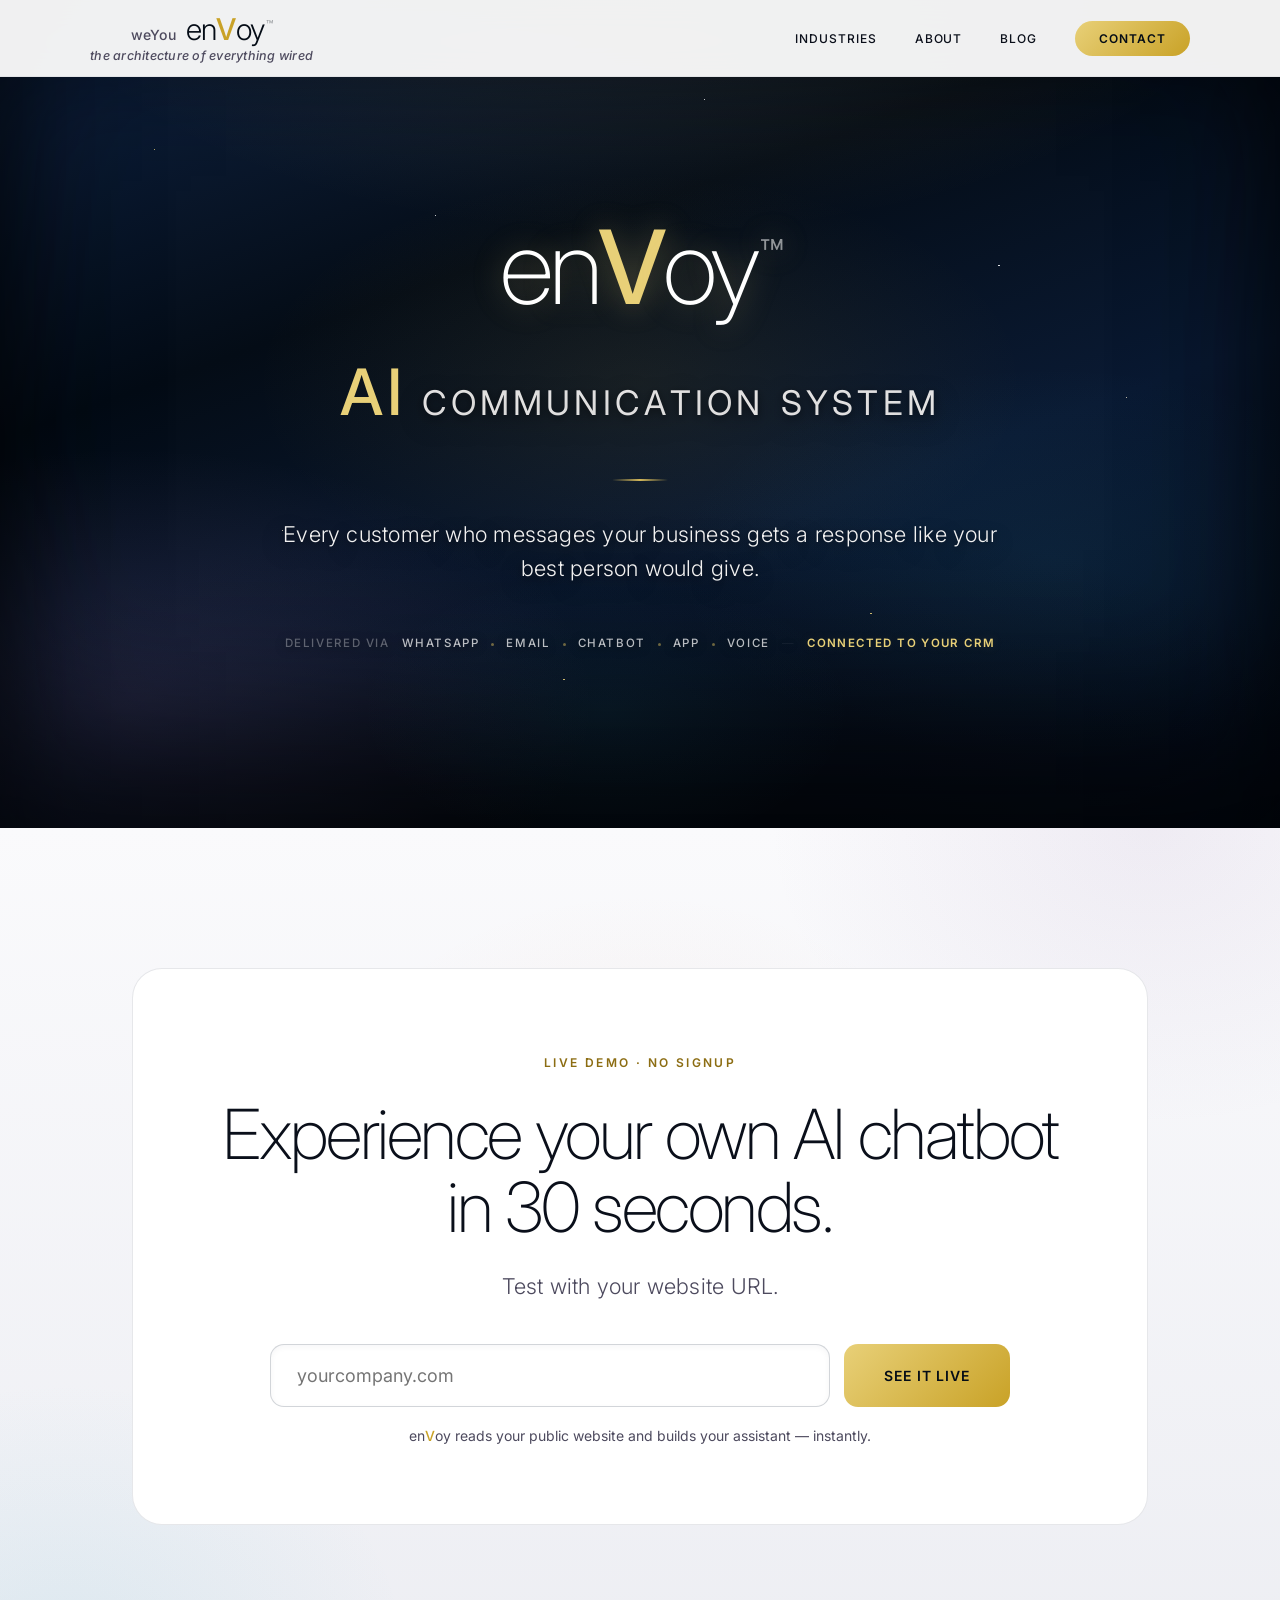
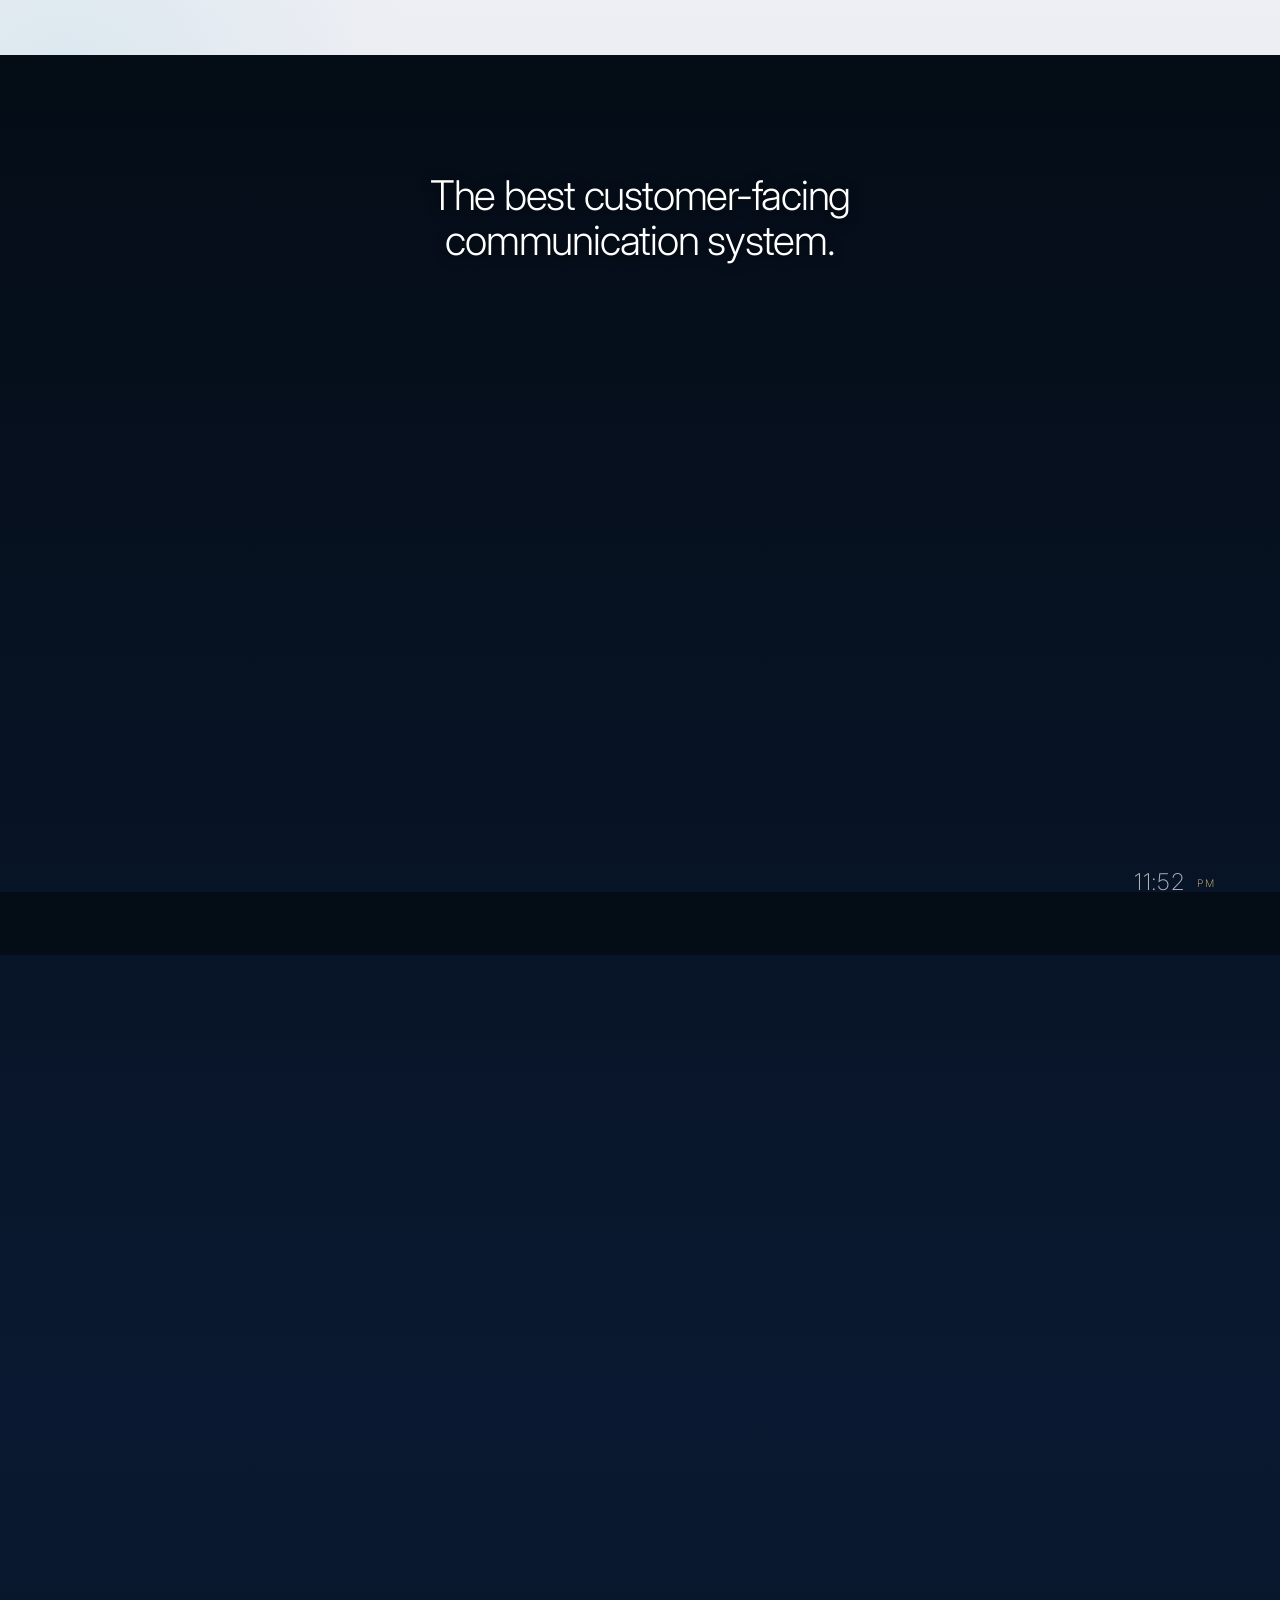
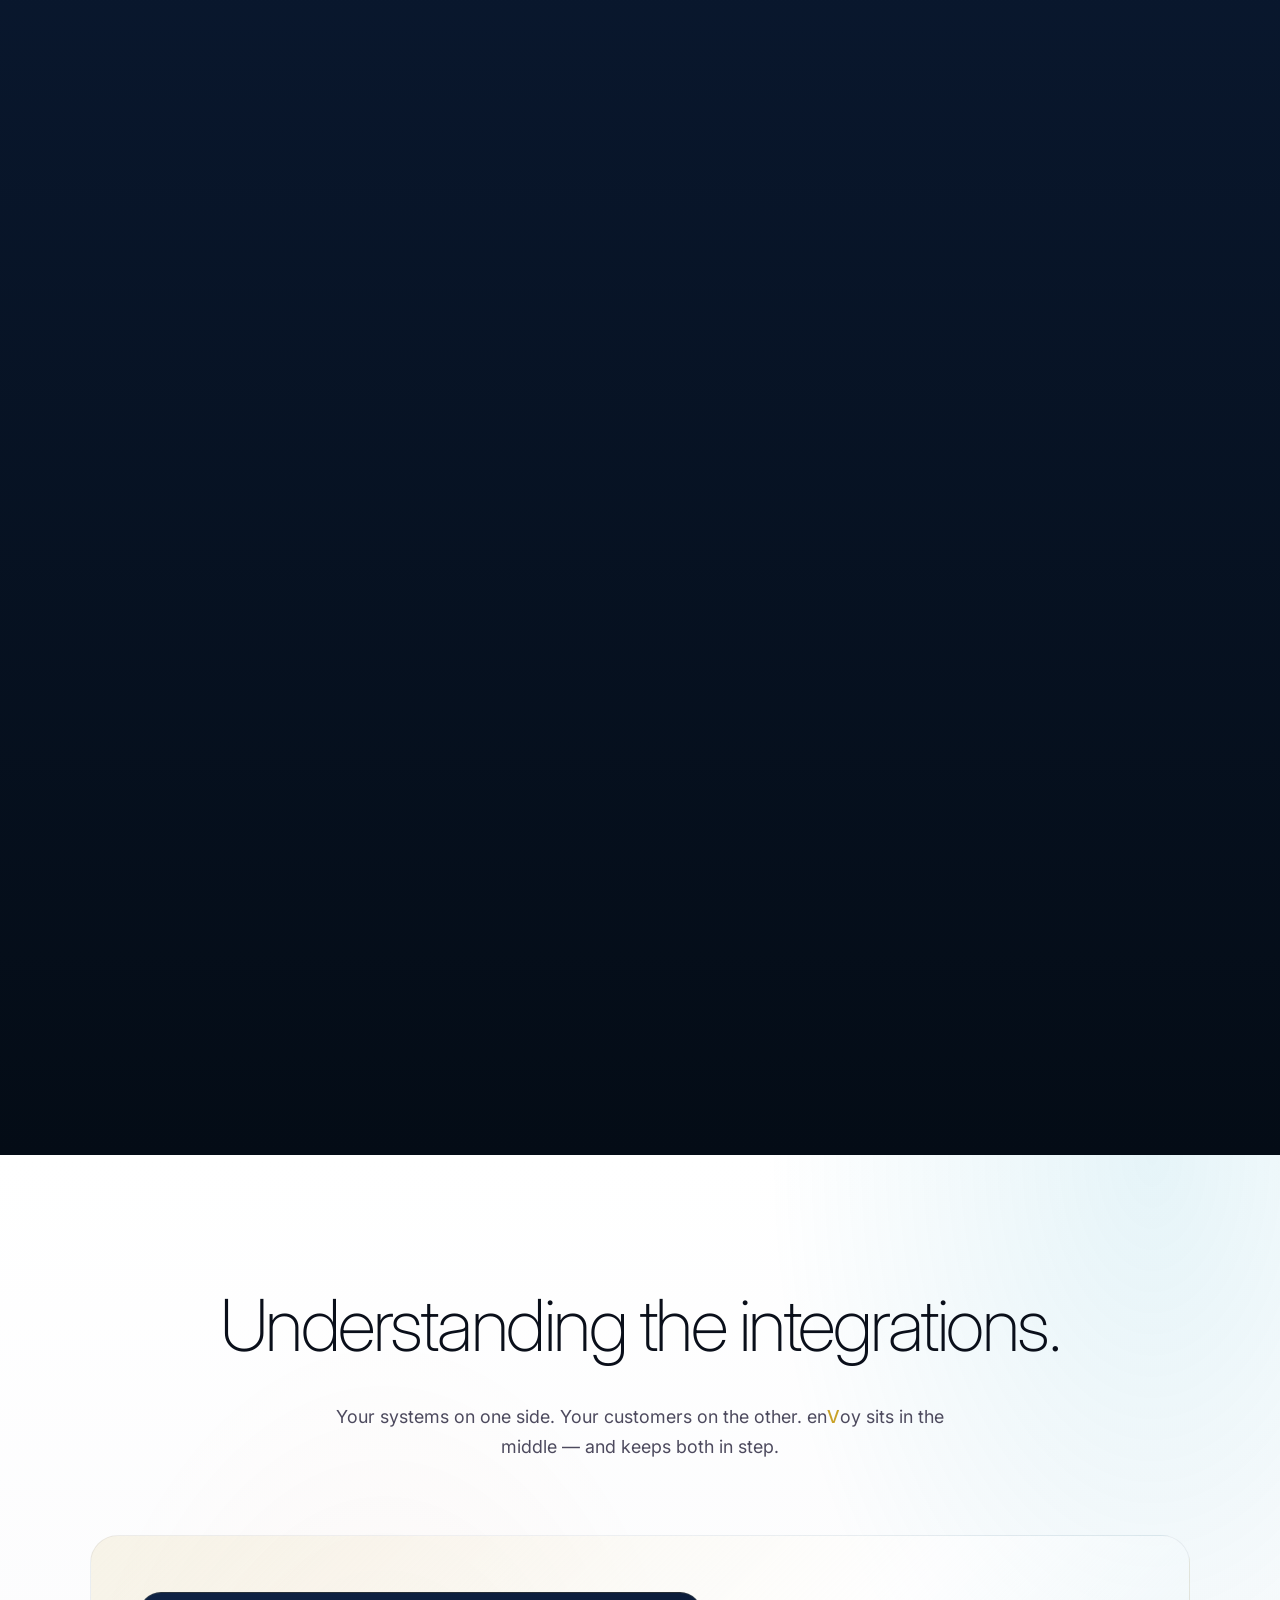
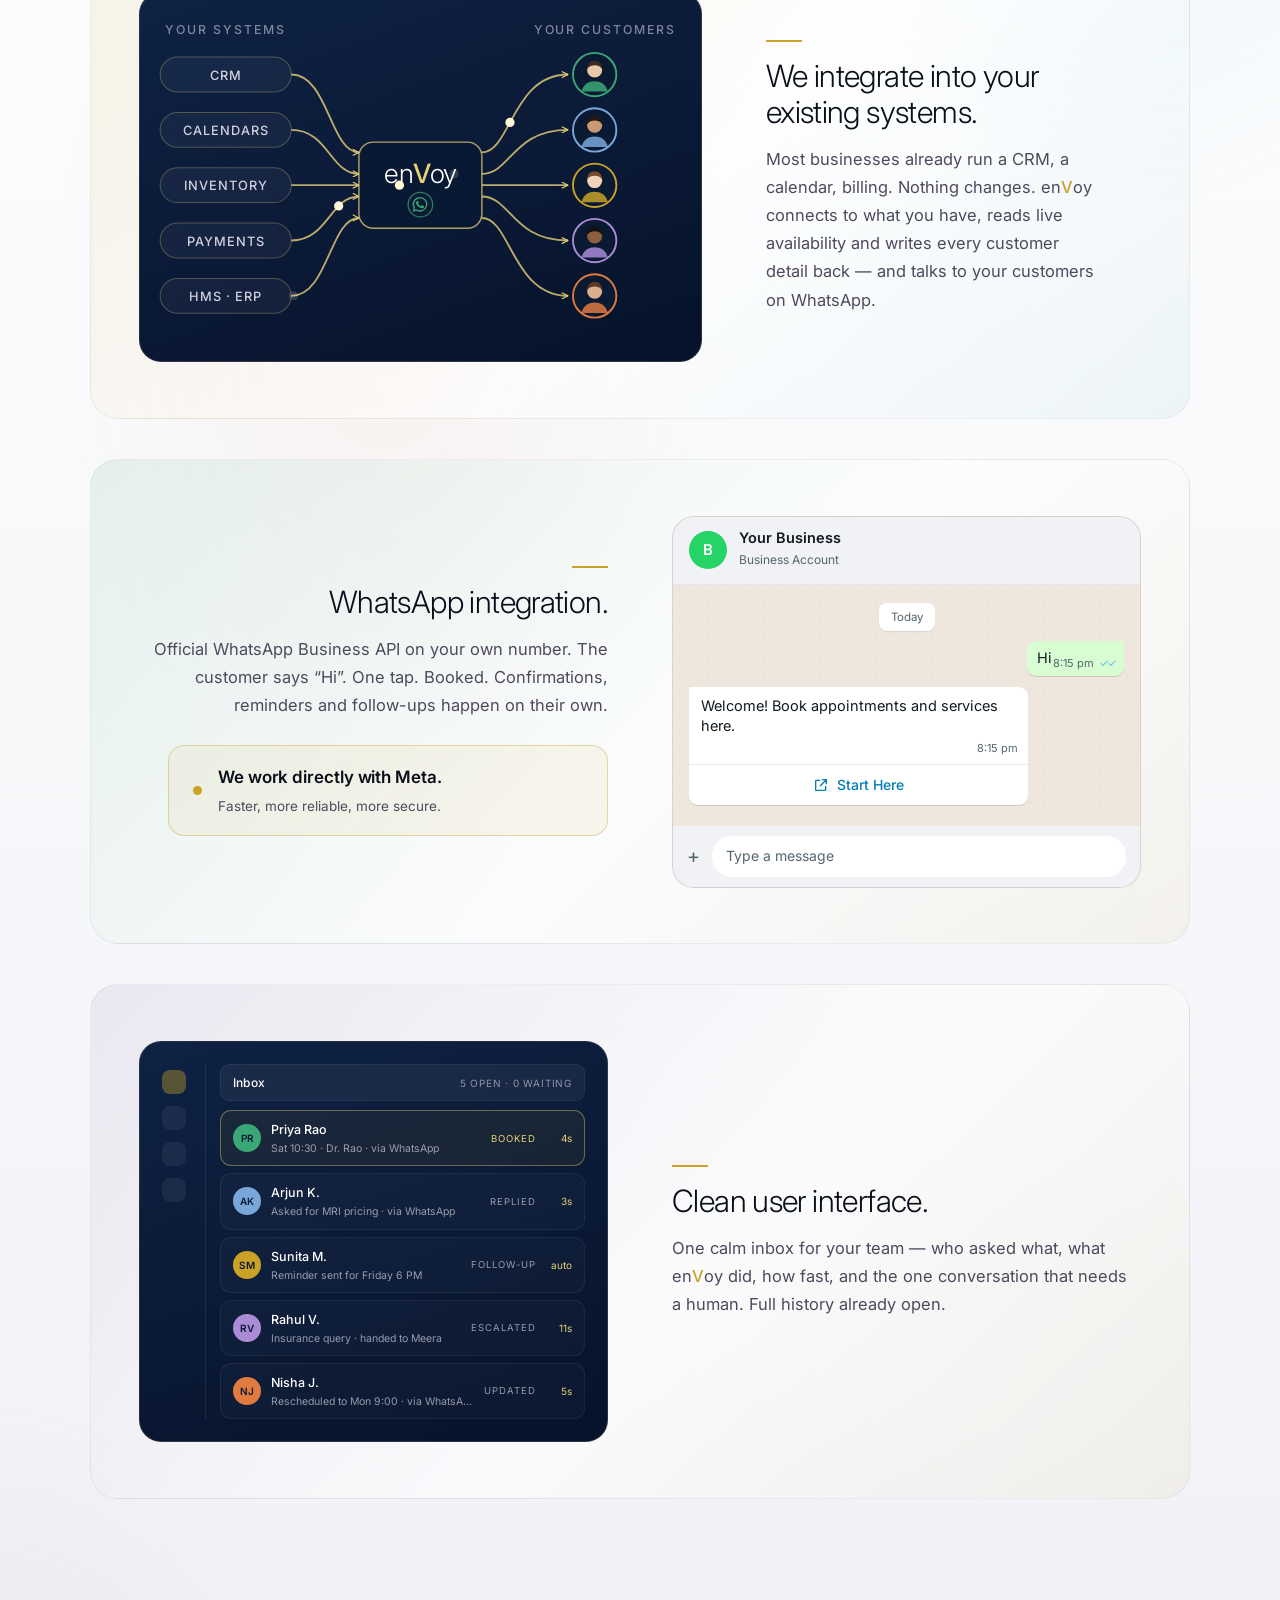
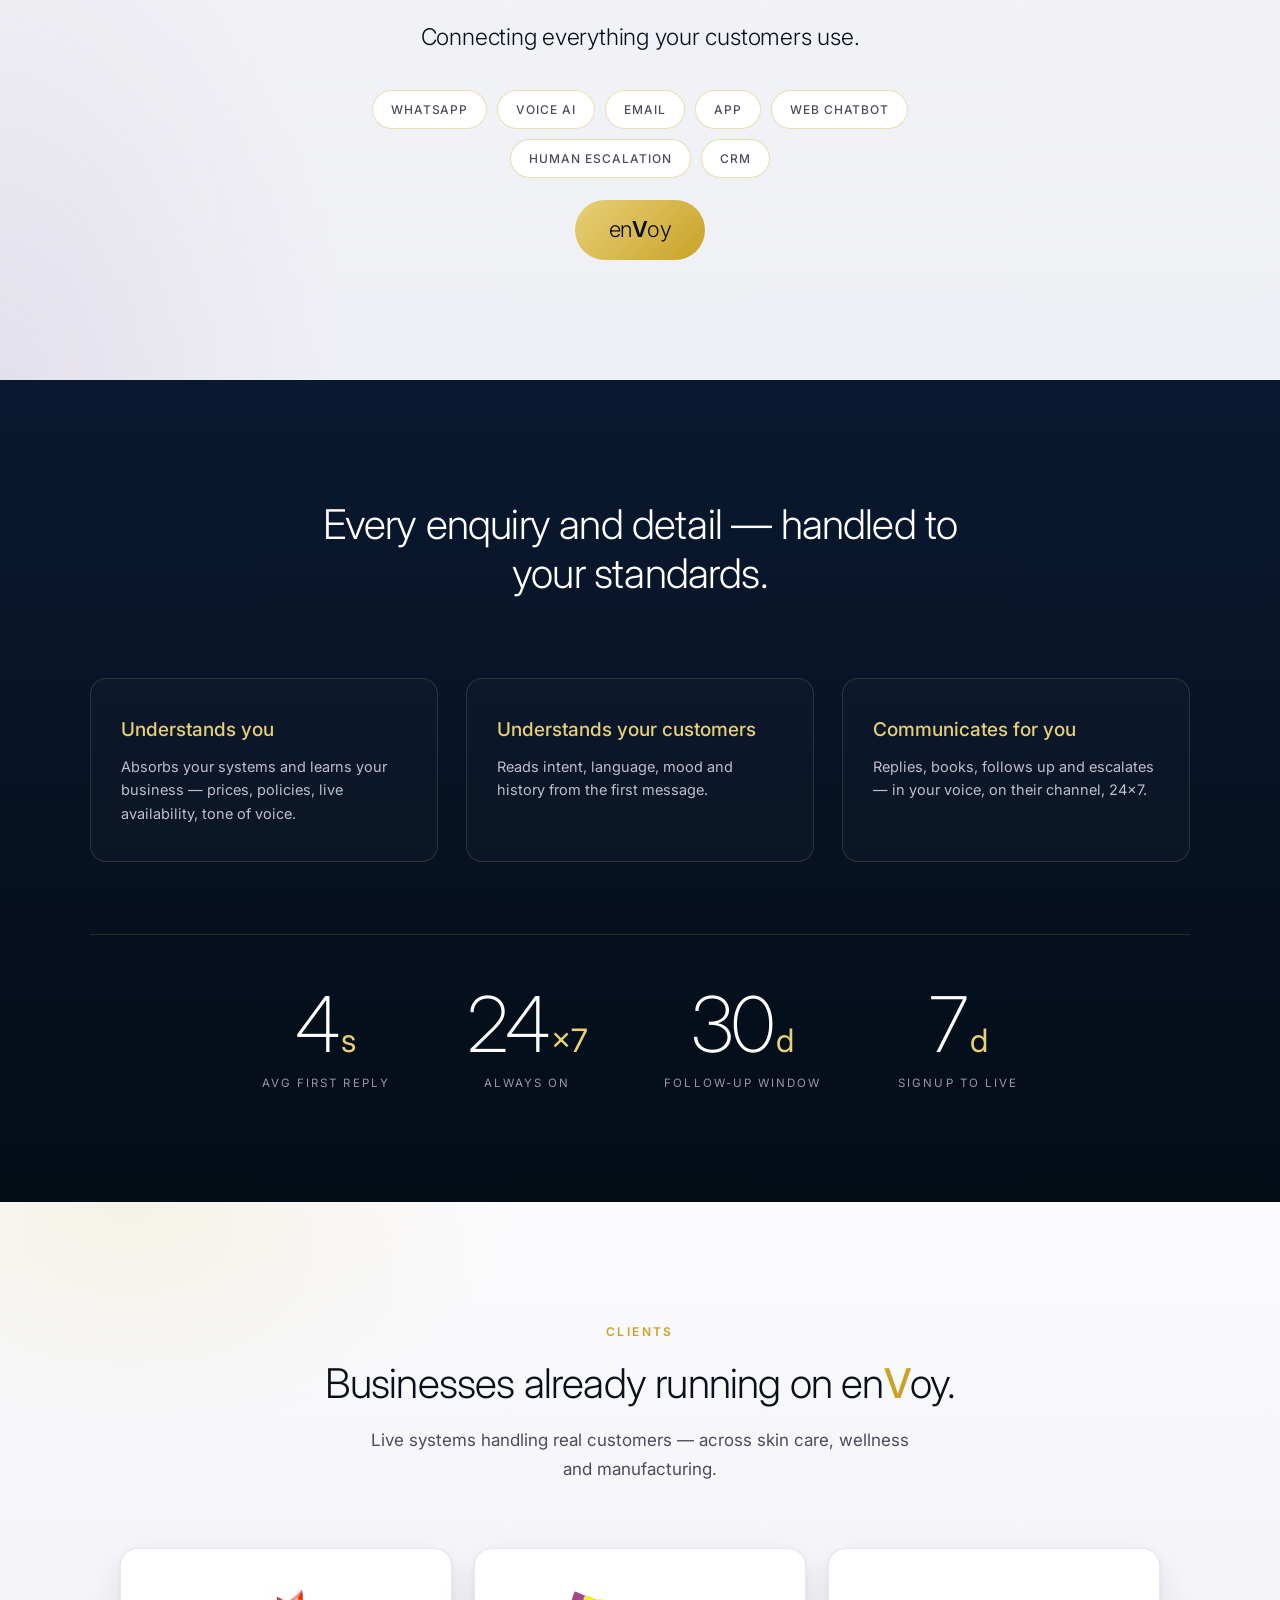
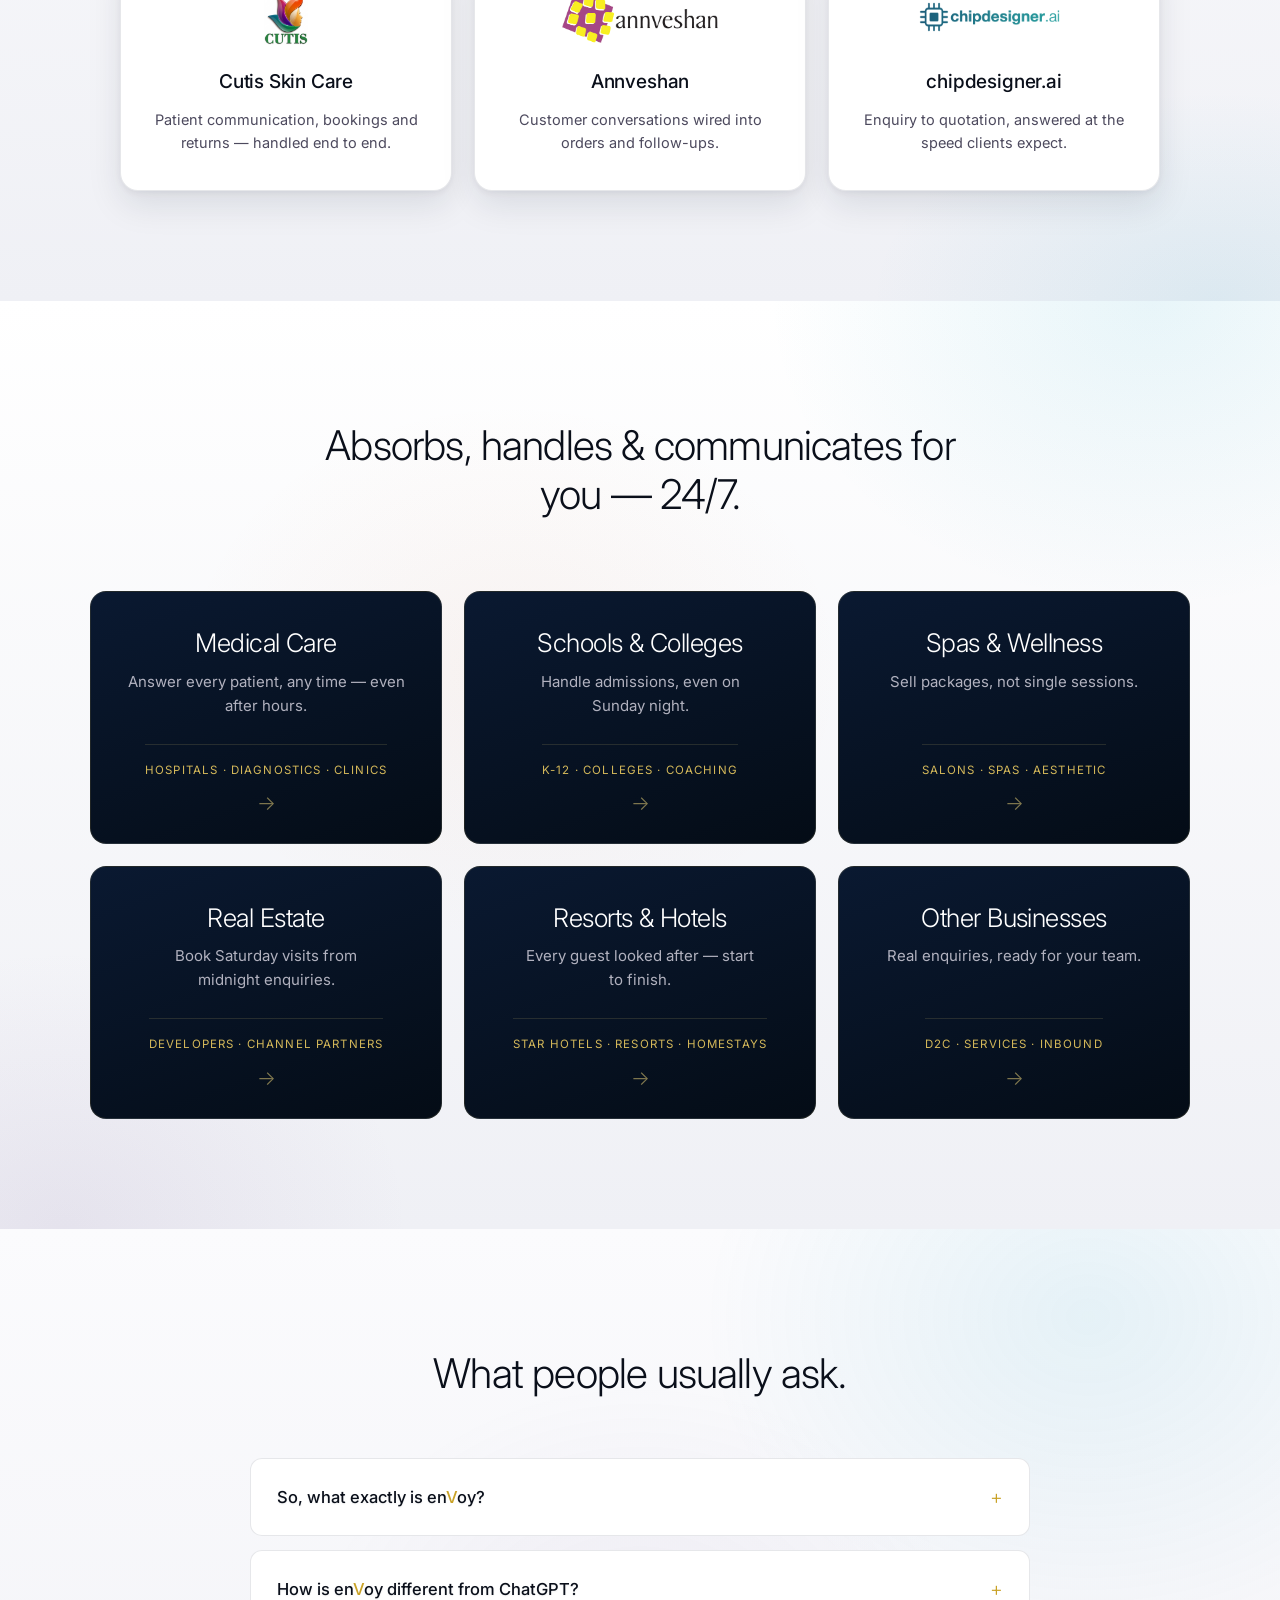
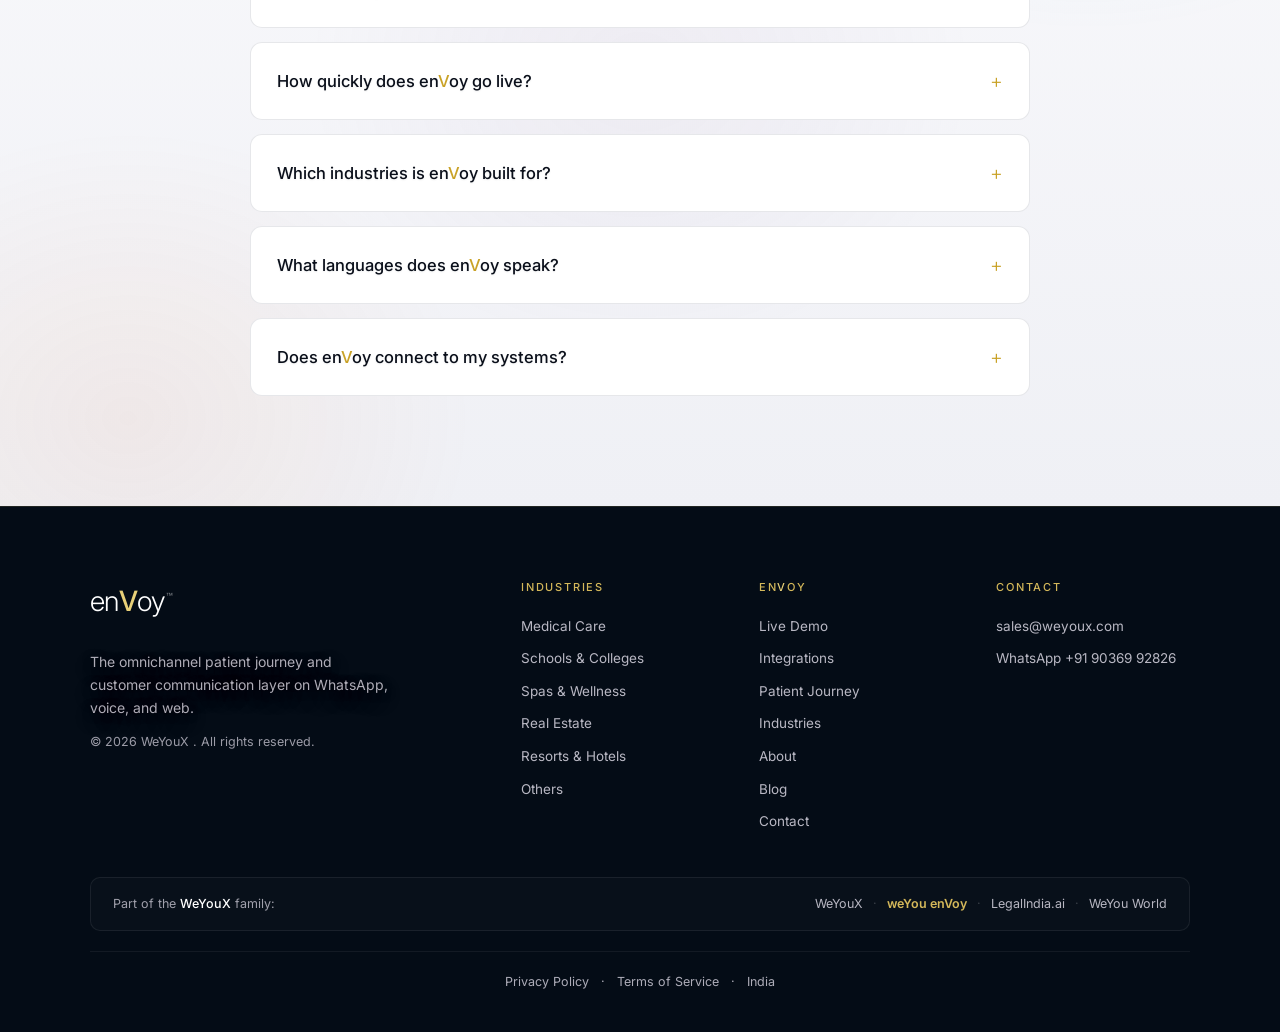
==== commit 85d5108b: "feat(brand): implement WeYouX multi-brand ecosystem architecture, unified footers, legal pages, and " ====
--- a/index.html
+++ b/index.html
@@ -26,7 +26,7 @@
   <link rel="icon" href="/favicon.ico" sizes="any">
   <link rel="apple-touch-icon" href="/apple-touch-icon.png">
   <link rel="sitemap" type="application/xml" href="/sitemap.xml">
-  <script type="application/ld+json">{"@context":"https://schema.org","@graph":[{"@type":"SoftwareApplication","@id":"https://weyouenvoy.com/#product","name":"enVoy","alternateName":["weYou enVoy"],"url":"https://weyouenvoy.com/","description":"enVoy is the AI communication system enterprises give to their customers — WhatsApp, email, web chat, app and voice, connected to the CRM. A weYou X product.","applicationCategory":"BusinessApplication","operatingSystem":"Web, WhatsApp","brand":{"@id":"https://weyoux.com/#org"},"manufacturer":{"@id":"https://weyoux.com/#org"},"audience":[{"@type":"BusinessAudience","name":"Medical care — clinics, hospitals, diagnostics","url":"https://weyouenvoy.com/medical"},{"@type":"BusinessAudience","name":"Schools & colleges","url":"https://weyouenvoy.com/schools"},{"@type":"BusinessAudience","name":"Spas & wellness","url":"https://weyouenvoy.com/spas"},{"@type":"BusinessAudience","name":"Real estate","url":"https://weyouenvoy.com/realestate"},{"@type":"BusinessAudience","name":"Resorts & hotels","url":"https://weyouenvoy.com/hotels"},{"@type":"BusinessAudience","name":"Other inbound businesses","url":"https://weyouenvoy.com/others"}]},{"@type":"WebSite","@id":"https://weyouenvoy.com/#website","url":"https://weyouenvoy.com/","name":"enVoy","publisher":{"@id":"https://weyoux.com/#org"},"about":{"@id":"https://weyouenvoy.com/#product"}},{"@type":"WebPage","@id":"https://weyouenvoy.com/#webpage","url":"https://weyouenvoy.com/","name":"AI Customer Communication System for Business — enVoy | weYou X","description":"enVoy is the AI communication system enterprises give to their customers — WhatsApp, email, web chat, app and voice, connected to the CRM. A weYou X product.","about":{"@id":"https://weyouenvoy.com/#product"},"isPartOf":{"@id":"https://weyouenvoy.com/#website"},"publisher":{"@id":"https://weyoux.com/#org"}},{"@type":"FAQPage","@id":"https://weyouenvoy.com/#faq","mainEntity":[{"@type":"Question","name":"So, what exactly is enVoy?","acceptedAnswer":{"@type":"Answer","text":"enVoy is the AI communication system enterprises give to their customers — WhatsApp, email, web chat, app and voice, connected to the CRM. A weYou X product. Chatbot? CRM? Call-centre replacement? Appointment manager? None of them on their own — all of them at once. enVoy is the engine behind every channel, reaching each customer through the best method for the moment."}},{"@type":"Question","name":"How is enVoy different from ChatGPT?","acceptedAnswer":{"@type":"Answer","text":"ChatGPT is a general-purpose AI. enVoy is trained on your business — your prices, your products, your common questions, your tone — and runs on the channels your customers already use. The AI is one part; the system around it does the work."}},{"@type":"Question","name":"How quickly does enVoy go live?","acceptedAnswer":{"@type":"Answer","text":"7 days from signup. We train enVoy on your prices, common questions, and tone — then connect it to your WhatsApp number, your team’s calendars, and your records."}},{"@type":"Question","name":"Which industries is enVoy built for?","acceptedAnswer":{"@type":"Answer","text":"Six right now — medical, schools & colleges, spas & wellness, real estate, resorts & hotels, and any inbound business with a meaningful ticket size."}},{"@type":"Question","name":"What languages does enVoy speak?","acceptedAnswer":{"@type":"Answer","text":"Any written language — Kannada, Hindi and English out of the box. enVoy switches language mid-chat, reading what the customer typed and replying in kind."}},{"@type":"Question","name":"Does enVoy connect to my systems?","acceptedAnswer":{"@type":"Answer","text":"Yes. enVoy connects to your records, your inventory, and your team’s calendars. It checks what’s available live — rooms, slots, stock, pricing — and writes every customer’s details back."}}]},{"@type":"Organization","@id":"https://weyoux.com/#org","name":"weYou X","url":"https://weyoux.com/","logo":{"@type":"ImageObject","url":"https://weyoux.com/logo.png"}}]}</script>
+  <script type="application/ld+json">{"@context":"https://schema.org","@graph":[{"@type":"SoftwareApplication","@id":"https://weyouenvoy.com/#product","name":"enVoy","alternateName":["weYou enVoy"],"url":"https://weyouenvoy.com/","description":"enVoy is the AI communication system enterprises give to their customers — WhatsApp, email, web chat, app and voice, connected to the CRM. A weYou X product.","applicationCategory":"BusinessApplication","operatingSystem":"Web, WhatsApp","brand":{"@id":"https://weyouenvoy.com/#organization"},"manufacturer":{"@id":"https://weyouenvoy.com/#organization"},"audience":[{"@type":"BusinessAudience","name":"Medical care — clinics, hospitals, diagnostics","url":"https://weyouenvoy.com/medical"},{"@type":"BusinessAudience","name":"Schools & colleges","url":"https://weyouenvoy.com/schools"},{"@type":"BusinessAudience","name":"Spas & wellness","url":"https://weyouenvoy.com/spas"},{"@type":"BusinessAudience","name":"Real estate","url":"https://weyouenvoy.com/realestate"},{"@type":"BusinessAudience","name":"Resorts & hotels","url":"https://weyouenvoy.com/hotels"},{"@type":"BusinessAudience","name":"Other inbound businesses","url":"https://weyouenvoy.com/others"}]},{"@type":"WebSite","@id":"https://weyouenvoy.com/#website","url":"https://weyouenvoy.com/","name":"enVoy","publisher":{"@id":"https://weyouenvoy.com/#organization"},"about":{"@id":"https://weyouenvoy.com/#product"}},{"@type":"WebPage","@id":"https://weyouenvoy.com/#webpage","url":"https://weyouenvoy.com/","name":"AI Customer Communication System for Business — enVoy | weYou X","description":"enVoy is the AI communication system enterprises give to their customers — WhatsApp, email, web chat, app and voice, connected to the CRM. A weYou X product.","about":{"@id":"https://weyouenvoy.com/#product"},"isPartOf":{"@id":"https://weyouenvoy.com/#website"},"publisher":{"@id":"https://weyouenvoy.com/#organization"}},{"@type":"FAQPage","@id":"https://weyouenvoy.com/#faq","mainEntity":[{"@type":"Question","name":"So, what exactly is enVoy?","acceptedAnswer":{"@type":"Answer","text":"enVoy is the AI communication system enterprises give to their customers — WhatsApp, email, web chat, app and voice, connected to the CRM. A weYou X product. Chatbot? CRM? Call-centre replacement? Appointment manager? None of them on their own — all of them at once. enVoy is the engine behind every channel, reaching each customer through the best method for the moment."}},{"@type":"Question","name":"How is enVoy different from ChatGPT?","acceptedAnswer":{"@type":"Answer","text":"ChatGPT is a general-purpose AI. enVoy is trained on your business — your prices, your products, your common questions, your tone — and runs on the channels your customers already use. The AI is one part; the system around it does the work."}},{"@type":"Question","name":"How quickly does enVoy go live?","acceptedAnswer":{"@type":"Answer","text":"7 days from signup. We train enVoy on your prices, common questions, and tone — then connect it to your WhatsApp number, your team’s calendars, and your records."}},{"@type":"Question","name":"Which industries is enVoy built for?","acceptedAnswer":{"@type":"Answer","text":"Six right now — medical, schools & colleges, spas & wellness, real estate, resorts & hotels, and any inbound business with a meaningful ticket size."}},{"@type":"Question","name":"What languages does enVoy speak?","acceptedAnswer":{"@type":"Answer","text":"Any written language — Kannada, Hindi and English out of the box. enVoy switches language mid-chat, reading what the customer typed and replying in kind."}},{"@type":"Question","name":"Does enVoy connect to my systems?","acceptedAnswer":{"@type":"Answer","text":"Yes. enVoy connects to your records, your inventory, and your team’s calendars. It checks what’s available live — rooms, slots, stock, pricing — and writes every customer’s details back."}}]},{"@type":"Organization","@id":"https://weyouenvoy.com/#organization","name":"weYou enVoy","url":"https://weyouenvoy.com/","logo":{"@type":"ImageObject","url":"https://weyouenvoy.com/logo.png"},"parentOrganization":{"@type":"Organization","@id":"https://weyoux.com/#organization","name":"WeYouX","url":"https://weyoux.com/"}},{"@type":"Organization","@id":"https://weyoux.com/#organization","name":"WeYouX","url":"https://weyoux.com/","logo":{"@type":"ImageObject","url":"https://weyoux.com/logo.png"}}]}</script>
   <link rel="preconnect" href="https://fonts.googleapis.com">
   <link rel="preconnect" href="https://fonts.gstatic.com" crossorigin>
   <link href="https://fonts.googleapis.com/css2?family=Inter:wght@200;300;400;500;600&display=swap" rel="stylesheet">
@@ -129,7 +129,8 @@
         </div>
         <div id="demoScan" hidden>
           <div class="demo-dots"><span></span><span style="--d:0.15s"></span><span style="--d:0.3s"></span><span style="--d:0.45s"></span></div>
-          <span class="demo-status" id="demoStatus">Scanning your website...</span>
+          <span class="demo-status" id="demoStatus">Estimated progress: Scanning your website...</span>
+          <div><button type="button" class="demo-cancel" id="demoCancel">Cancel crawl</button></div>
         </div>
         <div id="demoReady" hidden>
           <div class="demo-ready-title">Your AI is ready.</div>
@@ -394,11 +395,13 @@
 
   </main>
 
-  <footer>
+    <footer>
     <div class="container">
       <div class="foot-grid">
-        <div>
+        <div class="foot-brand">
           <div class="foot-logo">en<span class="V">V</span>oy<sup>&trade;</sup></div>
+          <p class="foot-tag">The omnichannel patient journey and customer communication layer on WhatsApp, voice, and web.</p>
+          <div class="foot-copy">&copy; 2026 WeYouX . All rights reserved.</div>
         </div>
         <div class="foot-col">
           <h3>Industries</h3>
@@ -411,26 +414,38 @@
         </div>
         <div class="foot-col">
           <h3>en<span class="V">V</span>oy</h3>
-          <a href="#demo">Live demo</a>
+          <a href="#demo">Live Demo</a>
           <a href="#integrations">Integrations</a>
-          <a href="#journey">One patient</a>
+          <a href="#journey">Patient Journey</a>
           <a href="#industries">Industries</a>
-          <a href="#clients">Clients</a>
-          <a href="#faq">FAQ</a>
+          <a href="/about">About</a>
           <a href="/blog">Blog</a>
+          <a href="/contact">Contact</a>
         </div>
         <div class="foot-col">
-          <h3>weYou X</h3>
-          <a href="https://weyoux.com/">weYou X</a>
-          <a href="https://weyouworld.com/">weYou World</a>
-          <a href="https://legalindia.ai/">LegalIndia.ai</a>
+          <h3>Contact</h3>
           <a href="mailto:sales@weyoux.com">sales@weyoux.com</a>
-          <a href="https://wa.me/919036992826?text=Hi" target="_blank" rel="noopener">WA +91 90369 92826</a>
-        </div>
-      </div>
+          <a href="https://wa.me/919036992826?text=Hi" target="_blank" rel="noopener">WhatsApp +91 90369 92826</a>
+        </div>
+      </div>
+
+      <div class="foot-corporate">
+        <span class="foot-family-label">Part of the <a href="https://weyoux.com/" target="_blank" rel="noopener">WeYouX</a> family:</span>
+        <div class="foot-family-links">
+          <a href="https://weyoux.com/" class="family-link" target="_blank" rel="noopener">WeYouX</a>
+          <span class="family-sep">&middot;</span>
+          <span class="family-current">weYou enVoy</span>
+          <span class="family-sep">&middot;</span>
+          <a href="https://legalindia.ai/" class="family-link" target="_blank" rel="noopener">LegalIndia.ai</a>
+          <span class="family-sep">&middot;</span>
+          <a href="https://weyouworld.com/" class="family-link" target="_blank" rel="noopener">WeYou World</a>
+        </div>
+      </div>
+
       <div class="foot-bottom">
-        <div>&copy; 2026 weYou X. All rights reserved.</div>
-        <div>Bengaluru &middot; Karnataka &middot; India</div>
+        <div class="foot-legal-links">
+          <a href="/privacy">Privacy Policy</a> &middot; <a href="/terms">Terms of Service</a> &middot; <span>India</span>
+        </div>
       </div>
     </div>
   </footer>
--- a/style.css
+++ b/style.css
@@ -96,7 +96,7 @@
 .tag-static .sp{display:inline-block;width:0.5em}
 .hero-divider{width:56px;height:1.5px;margin:36px auto;border-radius:2px;background:linear-gradient(90deg,transparent,var(--gold-400),transparent);opacity:0;animation:heroFadeUp 1s cubic-bezier(0.16,1,0.3,1) 0.66s forwards,dividerPulse 4s ease-in-out 2s infinite}
 .hero-text{font-size:clamp(21px,1.7vw,25px);line-height:1.6;font-weight:300;max-width:760px;margin:0 auto;letter-spacing:0.01em;color:rgba(250,249,248,0.97);text-shadow:0 2px 8px rgba(0,0,0,0.55),0 8px 26px rgba(0,0,0,0.4)}
-.hero-text .w{display:inline-block;opacity:0;animation:wordGold 3s cubic-bezier(0.33,1,0.68,1) calc(var(--i)*0.32s + 0.9s) forwards,heroGoldFlow 4.5s ease-in-out calc(var(--i)*0.28s + 1.9s) infinite}
+.hero-text .w{display:inline-block;opacity:0;animation:wordGold 1.2s cubic-bezier(0.22,1,0.36,1) calc(var(--i)*0.05s + 0.2s) forwards,heroGoldFlow 4.5s ease-in-out calc(var(--i)*0.05s + 1.4s) infinite}
 .hero-channels{font-size:clamp(11.5px,0.85vw,13px);color:rgba(242,238,250,0.7);text-shadow:0 2px 8px rgba(0,0,0,0.5);line-height:1.7;font-weight:500;max-width:760px;margin:48px auto 0;letter-spacing:0.14em;text-transform:uppercase;display:flex;align-items:center;justify-content:center;gap:6px 12px;flex-wrap:wrap;opacity:0;animation:heroFadeUp 1s cubic-bezier(0.16,1,0.3,1) 1.02s forwards}
 .channel-lead{color:rgba(255,255,255,0.32);opacity:0;animation:leadFade 0.5s ease-out 2.2s forwards}
 .channel-item{opacity:0.35;color:rgba(255,255,255,0.4);animation:channelLightUp 0.6s ease-out calc(var(--c)*0.25s + 2.4s) forwards}
@@ -201,7 +201,26 @@
 .foot-col h3,.foot-col h4{font-size:11px;letter-spacing:0.16em;text-transform:uppercase;color:var(--gold-400);margin:0 0 8px;font-weight:500}
 .foot-col a{font-size:13.5px;color:rgba(242,238,250,0.76)}
 .foot-col a:hover{color:var(--gold-300)}
-.foot-bottom{display:flex;justify-content:space-between;flex-wrap:wrap;gap:12px;margin-top:56px;padding-top:26px;border-top:1px solid rgba(255,255,255,0.08);font-size:12.5px;color:rgba(238,234,246,0.72)}
+.foot-brand{display:flex;flex-direction:column;gap:10px}
+.foot-copy{font-size:12.5px;color:rgba(238,234,246,0.65);margin-top:4px;line-height:1.5}
+.foot-corporate{margin-top:44px;padding:16px 22px;border-radius:10px;background:rgba(255,255,255,0.02);border:1px solid rgba(255,255,255,0.07);display:flex;align-items:center;justify-content:space-between;flex-wrap:wrap;gap:14px;font-size:12.5px}
+.foot-family-label{color:rgba(242,238,250,0.65);font-size:12.5px}
+.foot-family-label a{color:#fff;font-weight:500;text-decoration:none}
+.foot-family-label a:hover{color:var(--gold-300)}
+.foot-family-links{display:flex;align-items:center;gap:10px;flex-wrap:wrap;font-size:12.5px}
+.foot-family-links a{color:rgba(242,238,250,0.75);text-decoration:none;transition:color 0.2s}
+.foot-family-links a:hover{color:var(--gold-300)}
+.family-current{color:var(--gold-400);font-weight:600}
+.family-sep{color:rgba(255,255,255,0.2)}
+.foot-bottom{display:flex;justify-content:center;align-items:center;flex-wrap:wrap;gap:12px;margin-top:20px;padding-top:20px;border-top:1px solid rgba(255,255,255,0.06);font-size:12.5px;color:rgba(238,234,246,0.72)}
+.foot-legal-links{display:flex;align-items:center;gap:12px}
+.foot-legal-links a{color:rgba(238,234,246,0.72);text-decoration:none}
+.foot-legal-links a:hover{color:var(--gold-300)}
+@media(max-width:760px){
+  .foot-corporate{flex-direction:column;text-align:center;justify-content:center}
+  .foot-family-links{justify-content:center}
+  .foot-legal-links{justify-content:center;margin-top:6px}
+}
 
 /* ---------- mobile ---------- */
 @media(max-width:760px){
@@ -280,8 +299,8 @@
 .subhero .hero-mark sup{font-size:0.4em;vertical-align:super;font-weight:400;color:rgba(255,255,255,0.55);margin-left:4px}
 .breadcrumb{font-size:clamp(18px,3.5vw,34px);font-weight:400;letter-spacing:0.12em;text-transform:uppercase;color:rgba(249,247,246,0.9);text-shadow:0 2px 8px rgba(0,0,0,0.55),0 8px 26px rgba(0,0,0,0.4);margin-bottom:26px;opacity:0;animation:heroFadeUp 1s cubic-bezier(0.16,1,0.3,1) 0.4s forwards}
 .subhero h1{font-weight:300;letter-spacing:0.01em;font-size:clamp(21px,1.7vw,25px);line-height:1.6;color:#fff;margin:0 auto;max-width:760px;text-wrap:balance;text-shadow:0 0 30px rgba(232,208,120,0.25),0 6px 20px rgba(0,0,0,0.5)}
-.subhero h1 .w{display:inline-block;opacity:0;animation:wordGold 3s cubic-bezier(0.33,1,0.68,1) calc(var(--i)*0.32s + 0.7s) forwards,heroGoldFlow 4.5s ease-in-out calc(var(--i)*0.28s + 1.9s) infinite}
-.subhero h1 .em .w{animation:wordRise 1.1s cubic-bezier(0.22,1,0.36,1) calc(var(--i)*0.32s + 0.7s) both}
+.subhero h1 .w{display:inline-block;opacity:0;animation:wordGold 1.2s cubic-bezier(0.22,1,0.36,1) calc(var(--i)*0.05s + 0.2s) forwards,heroGoldFlow 4.5s ease-in-out calc(var(--i)*0.05s + 1.4s) infinite}
+.subhero h1 .em .w{animation:wordRise 1.1s cubic-bezier(0.22,1,0.36,1) calc(var(--i)*0.05s + 0.2s) both}
 .subhero h1 .em,.subhero p .em{color:var(--gold-300)}
 .subhero p{font-size:clamp(19px,1.45vw,21px);line-height:1.7;font-weight:400;color:rgba(250,249,252,0.94);text-shadow:0 2px 8px rgba(0,0,0,0.55),0 8px 26px rgba(0,0,0,0.4);max-width:640px;margin:22px auto 0;opacity:0;animation:heroFadeUp 1s cubic-bezier(0.16,1,0.3,1) 0.8s forwards}
 .subhero .container>a,.subhero .container>.btn-gold{display:inline-block;margin-top:34px;opacity:0;animation:heroFadeUp 1s cubic-bezier(0.16,1,0.3,1) 1s forwards}
@@ -333,20 +352,20 @@
 .subhero p.about-write{opacity:1;animation:none}
 @keyframes heroGoldFlowSlow{0%,88%,96%,100%{color:rgba(250,249,248,0.97);text-shadow:0 2px 8px rgba(0,0,0,0.55),0 8px 26px rgba(0,0,0,0.4)}92%{color:var(--gold-300);text-shadow:0 0 16px rgba(232,208,120,0.5)}}
 @keyframes goldFlowLightSlow{0%,88%,96%,100%{color:var(--text-dark);text-shadow:0 2px 12px rgba(10,25,49,0.10)}92%{color:var(--gold-500);text-shadow:0 0 12px rgba(201,162,39,0.35)}}
-.subhero p.about-write .w{display:inline-block;opacity:0;animation:wordGold 4s cubic-bezier(0.33,1,0.68,1) calc(var(--i)*0.3s + 0.7s) forwards,heroGoldFlowSlow 30s linear calc(var(--i)*0.26s + 30s) infinite}
-.subhero h1.about-head .w{display:inline-block;opacity:0;animation:wordGold 4s cubic-bezier(0.33,1,0.68,1) calc(var(--i)*0.3s + 0.7s) forwards,heroGoldFlowSlow 30s linear calc(var(--i)*0.26s + 30s) infinite}
+.subhero p.about-write .w{display:inline-block;opacity:0;animation:wordGold 1.2s cubic-bezier(0.22,1,0.36,1) calc(var(--i)*0.045s + 0.15s) forwards,heroGoldFlowSlow 20s linear calc(var(--i)*0.045s + 10s) infinite}
+.subhero h1.about-head .w{display:inline-block;opacity:0;animation:wordGold 1.2s cubic-bezier(0.22,1,0.36,1) calc(var(--i)*0.045s + 0.15s) forwards,heroGoldFlowSlow 20s linear calc(var(--i)*0.045s + 10s) infinite}
 @keyframes wordGoldEm{0%{opacity:0;text-shadow:0 0 22px rgba(232,208,120,0.8)}10%{opacity:1}100%{opacity:1;text-shadow:0 0 12px rgba(232,208,120,0.3)}}
-.subhero h1.about-head .em .w{color:var(--gold-300);animation:wordGoldEm 4s cubic-bezier(0.33,1,0.68,1) calc(var(--i)*0.3s + 0.7s) forwards}
-@keyframes wordGoldLight{0%{opacity:0}10%{opacity:1;color:var(--gold-500);text-shadow:0 0 14px rgba(201,162,39,0.4)}32%,100%{opacity:1;color:var(--text-dark);text-shadow:0 2px 12px rgba(10,25,49,0.10)}}
+.subhero h1.about-head .em .w{color:var(--gold-300);animation:wordGoldEm 1.2s cubic-bezier(0.22,1,0.36,1) calc(var(--i)*0.045s + 0.15s) forwards}
+@keyframes wordGoldLight{0%{opacity:0}15%{opacity:1;color:var(--gold-500);text-shadow:0 0 14px rgba(201,162,39,0.4)}35%,100%{opacity:1;color:var(--text-dark);text-shadow:0 2px 12px rgba(10,25,49,0.10)}}
 @keyframes goldFlowLight{0%,76%,92%,100%{color:var(--text-dark);text-shadow:0 2px 12px rgba(10,25,49,0.10)}84%{color:var(--gold-500);text-shadow:0 0 12px rgba(201,162,39,0.35)}}
 .about-envoy{font-size:clamp(18px,1.6vw,22px);line-height:1.65;color:var(--text-dark);max-width:760px;margin:0 auto 56px;text-align:center;text-wrap:balance;text-shadow:0 2px 12px rgba(10,25,49,0.10)}
 .about-envoy .V{font-weight:500;color:var(--gold-500)}
 .about-envoy em{font-style:italic;color:var(--text-body);font-size:0.85em;letter-spacing:0.04em}
-.about-envoy .w{display:inline-block;opacity:0;animation:wordGoldLight 4s cubic-bezier(0.33,1,0.68,1) calc(var(--i)*0.3s + 0.7s) forwards,goldFlowLightSlow 30s linear calc(var(--i)*0.26s + 30s) infinite}
-.about-quote.about-write .w{display:inline-block;opacity:0;animation:wordGoldLight 4s cubic-bezier(0.33,1,0.68,1) calc(var(--i)*0.3s + 0.7s) forwards,goldFlowLightSlow 30s linear calc(var(--i)*0.26s + 30s) infinite}
+.about-envoy .w{display:inline-block;opacity:0;animation:wordGoldLight 1.2s cubic-bezier(0.22,1,0.36,1) calc(var(--i)*0.045s + 0.15s) forwards,goldFlowLightSlow 20s linear calc(var(--i)*0.045s + 10s) infinite}
+.about-quote.about-write .w{display:inline-block;opacity:0;animation:wordGoldLight 1.2s cubic-bezier(0.22,1,0.36,1) calc(var(--i)*0.045s + 0.15s) forwards,goldFlowLightSlow 20s linear calc(var(--i)*0.045s + 10s) infinite}
 @keyframes citeSparkle{0%{opacity:0;transform:translateY(10px);letter-spacing:0.08em;filter:blur(6px)}45%{opacity:1;filter:blur(0);text-shadow:0 0 8px rgba(255,255,255,0.9),0 0 26px rgba(232,208,120,0.9),0 0 60px rgba(139,108,166,0.5)}100%{opacity:1;transform:none;letter-spacing:-0.02em;text-shadow:0 2px 14px rgba(10,25,49,0.14)}}
 @keyframes citeShine{0%,90%,100%{text-shadow:0 2px 14px rgba(10,25,49,0.14)}95%{text-shadow:0 0 8px rgba(255,255,255,0.7),0 0 26px rgba(232,208,120,0.6),0 0 60px rgba(139,108,166,0.4)}}
-.about-quote.about-write cite{opacity:0;animation:citeSparkle 2.4s cubic-bezier(0.16,1,0.3,1) calc(var(--i)*0.3s + 0.9s) forwards,citeShine 12s ease-in-out calc(var(--i)*0.3s + 6s) infinite}
+.about-quote.about-write cite{opacity:0;animation:citeSparkle 1.2s cubic-bezier(0.16,1,0.3,1) calc(var(--i)*0.045s + 0.25s) forwards,citeShine 12s ease-in-out calc(var(--i)*0.045s + 4s) infinite}
 .about-quote.about-write .w{}
 
 /* --- contact --- */
@@ -372,6 +391,22 @@
 .cf-status.error{display:block;background:rgba(224,122,63,0.14);border:1px solid rgba(224,122,63,0.45);color:#f5b59a}
 .cf-status a{color:#fff;font-weight:500;text-decoration:underline}
 .cf-status a:hover{color:var(--gold-300)}
+.cf-consent{font-size:12.5px;color:rgba(242,238,250,0.72);margin:4px 0 6px}
+.cf-consent-label{display:flex;align-items:flex-start;gap:10px;cursor:pointer;line-height:1.4}
+.cf-consent input[type="checkbox"]{width:16px;height:16px;margin-top:2px;accent-color:var(--gold-500);cursor:pointer;flex-shrink:0}
+.demo-cancel{display:inline-block;margin-top:14px;background:transparent;border:1px solid rgba(232,208,120,0.3);color:rgba(242,238,250,0.85);border-radius:20px;padding:6px 18px;cursor:pointer;font-size:12px;transition:all 0.2s}
+.demo-cancel:hover{border-color:var(--gold-400);color:#fff;background:rgba(232,208,120,0.08)}
+
+/* 9-stage hospital patient journey grid */
+.journey-grid-9{display:grid;grid-template-columns:repeat(3, 1fr);gap:24px;margin-top:40px}
+.patient-step{background:#fff;border:1px solid rgba(10,25,49,0.1);border-radius:16px;padding:28px 24px;box-shadow:0 2px 6px rgba(10,25,49,0.06), 0 14px 34px rgba(10,25,49,0.08);position:relative;display:flex;flex-direction:column;gap:8px;transition:transform 0.2s, border-color 0.2s}
+.patient-step:hover{transform:translateY(-3px);border-color:rgba(201,162,39,0.45)}
+.patient-step-num{font-size:12px;font-weight:700;color:var(--gold-text-dark);letter-spacing:0.14em;text-transform:uppercase}
+.patient-step h3{font-size:17px;font-weight:600;color:var(--text-dark);margin:0;line-height:1.3}
+.patient-step p{font-size:14px;line-height:1.6;color:var(--text-body);margin:0}
+.patient-step-tag{display:inline-block;margin-top:auto;padding-top:10px;font-size:11px;color:#137333;font-weight:600;letter-spacing:0.04em}
+@media(max-width:960px){.journey-grid-9{grid-template-columns:repeat(2, 1fr)}}
+@media(max-width:640px){.journey-grid-9{grid-template-columns:1fr}}
 .visually-hidden{position:absolute;width:1px;height:1px;margin:-1px;padding:0;overflow:hidden;clip:rect(0 0 0 0);border:0}
 
 @media(max-width:760px){
